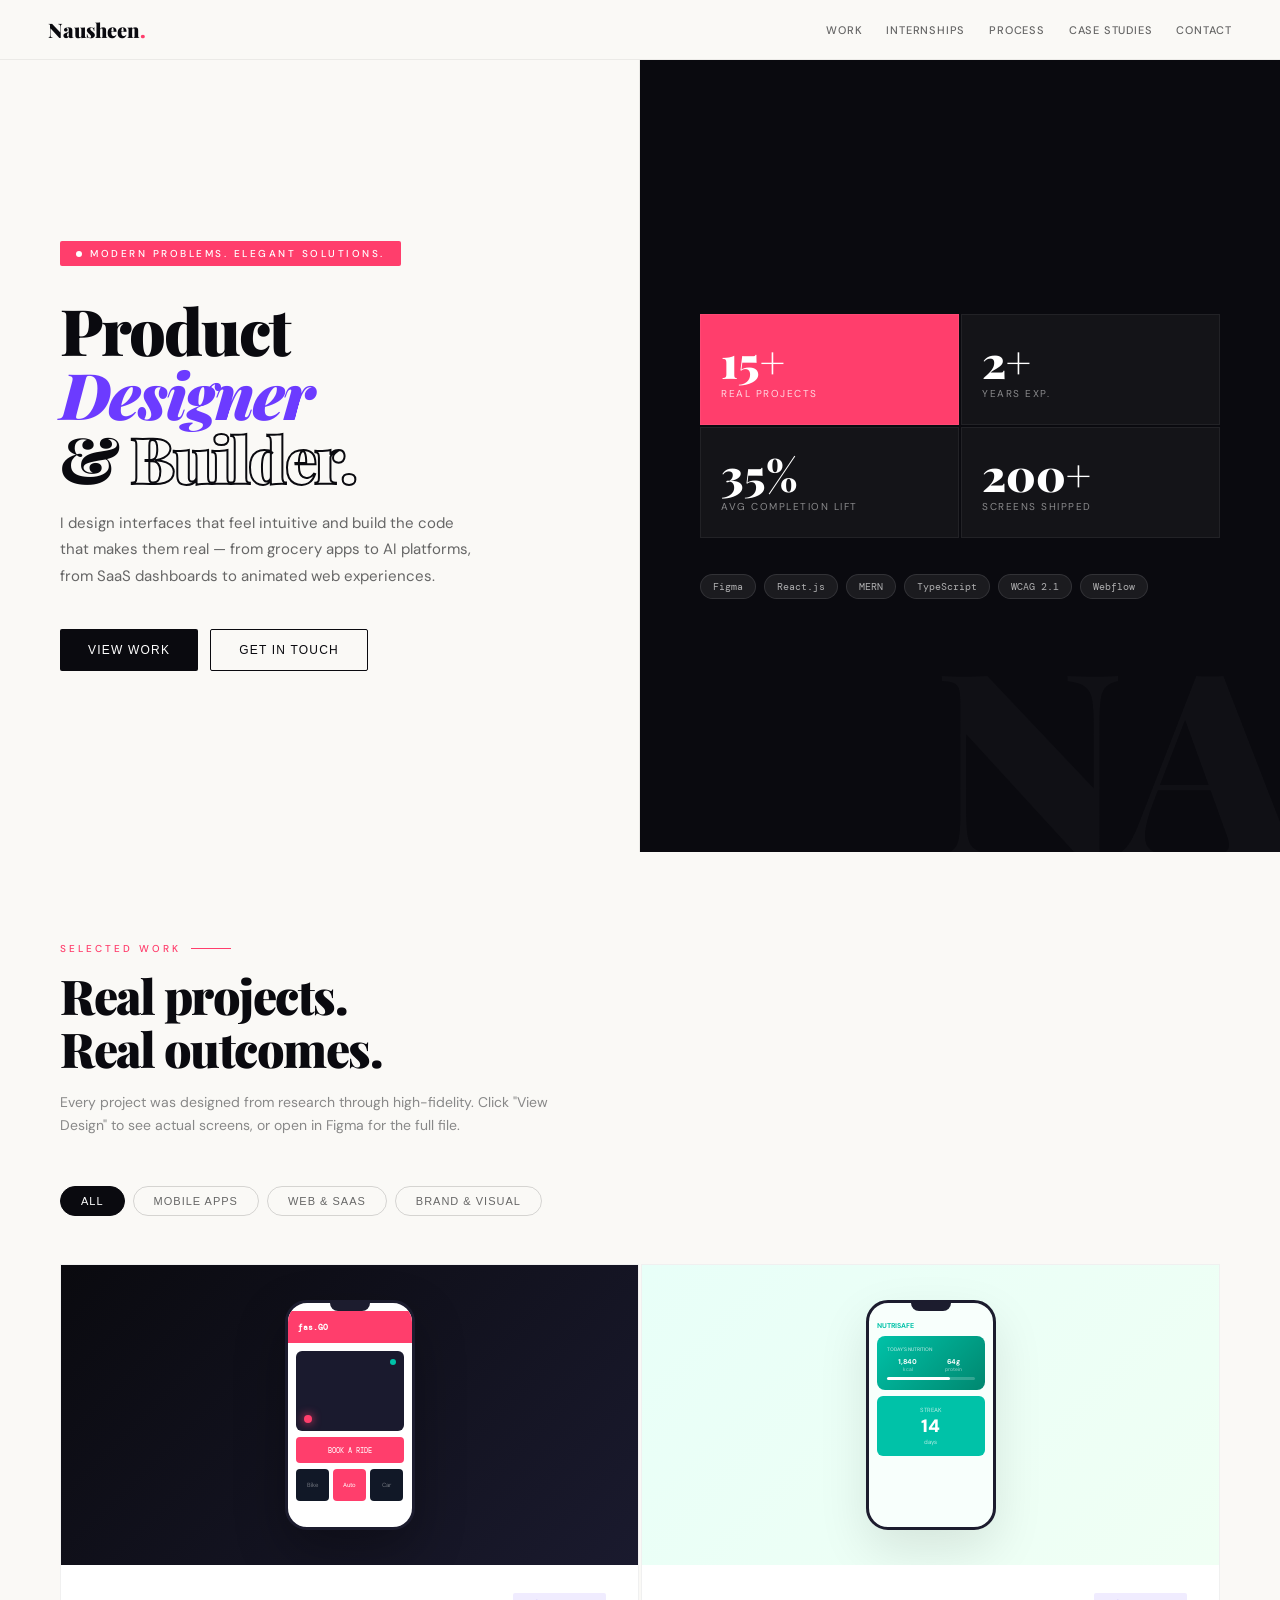
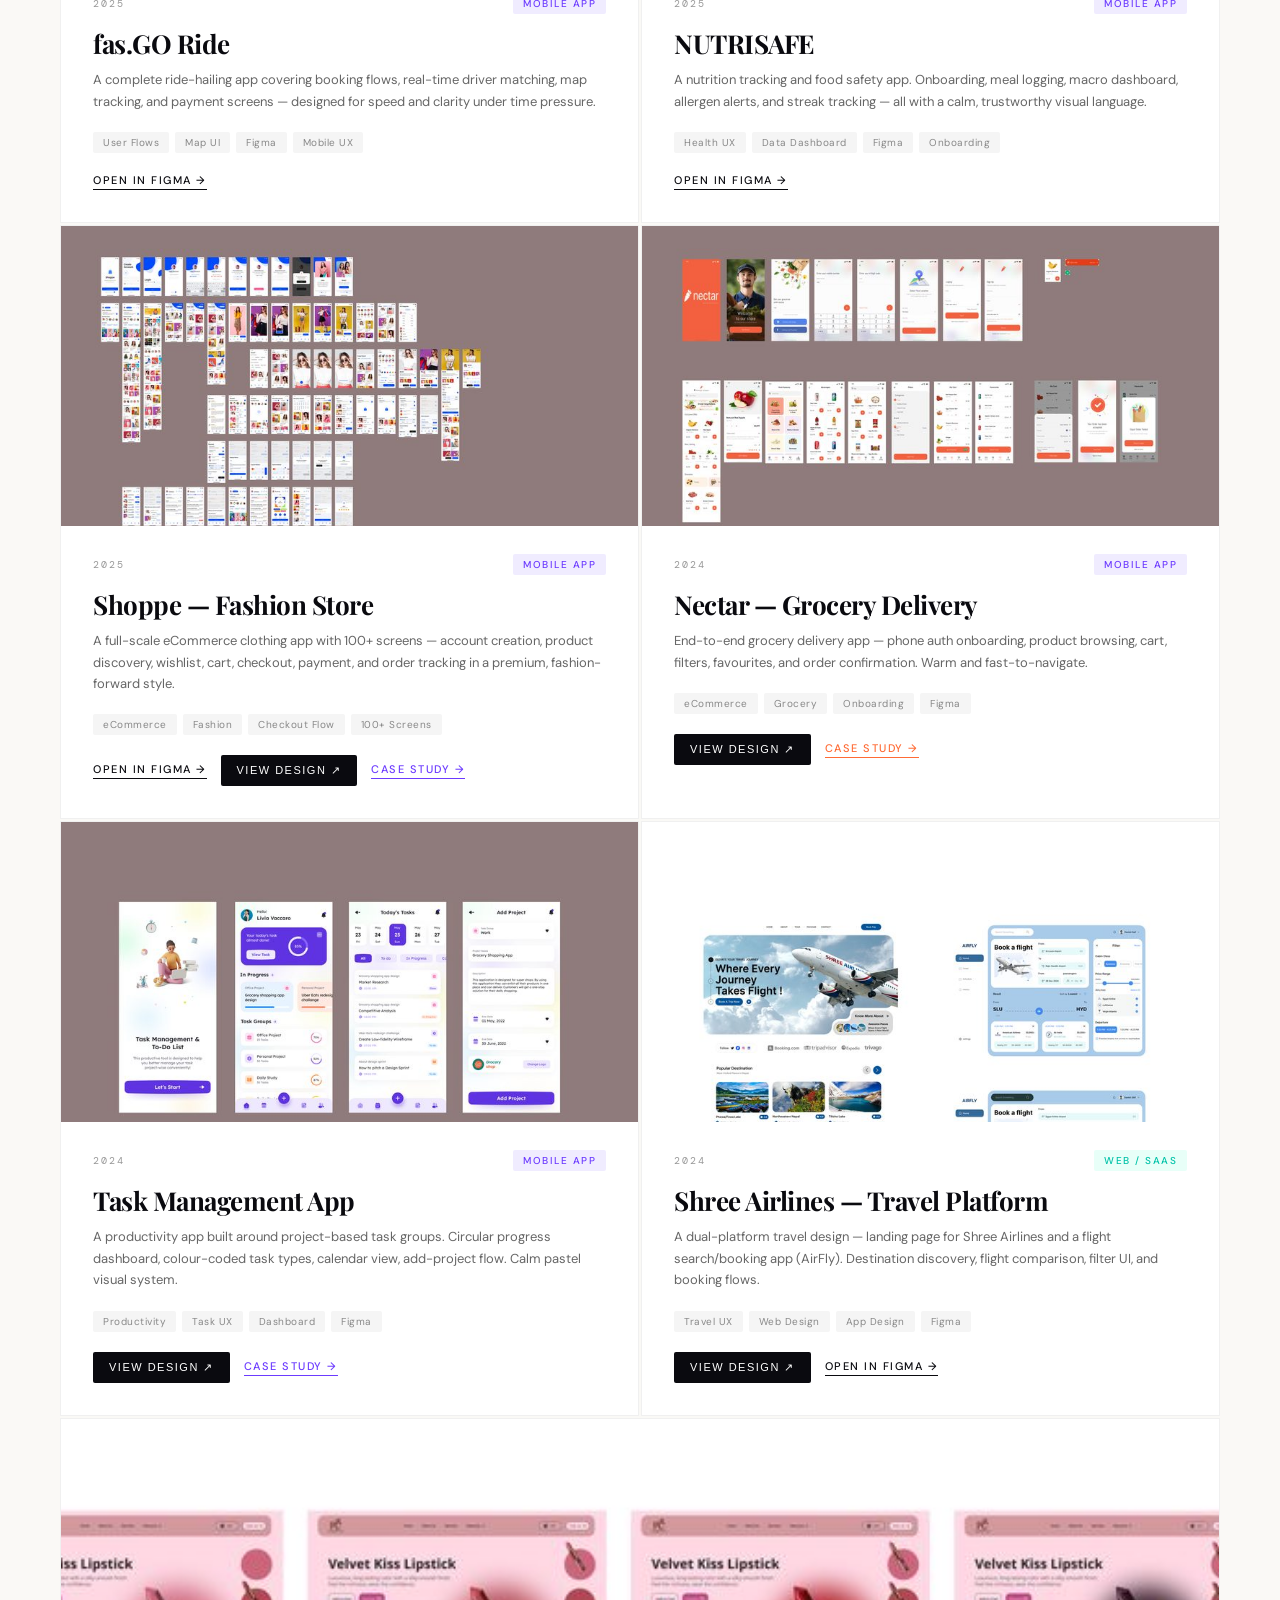
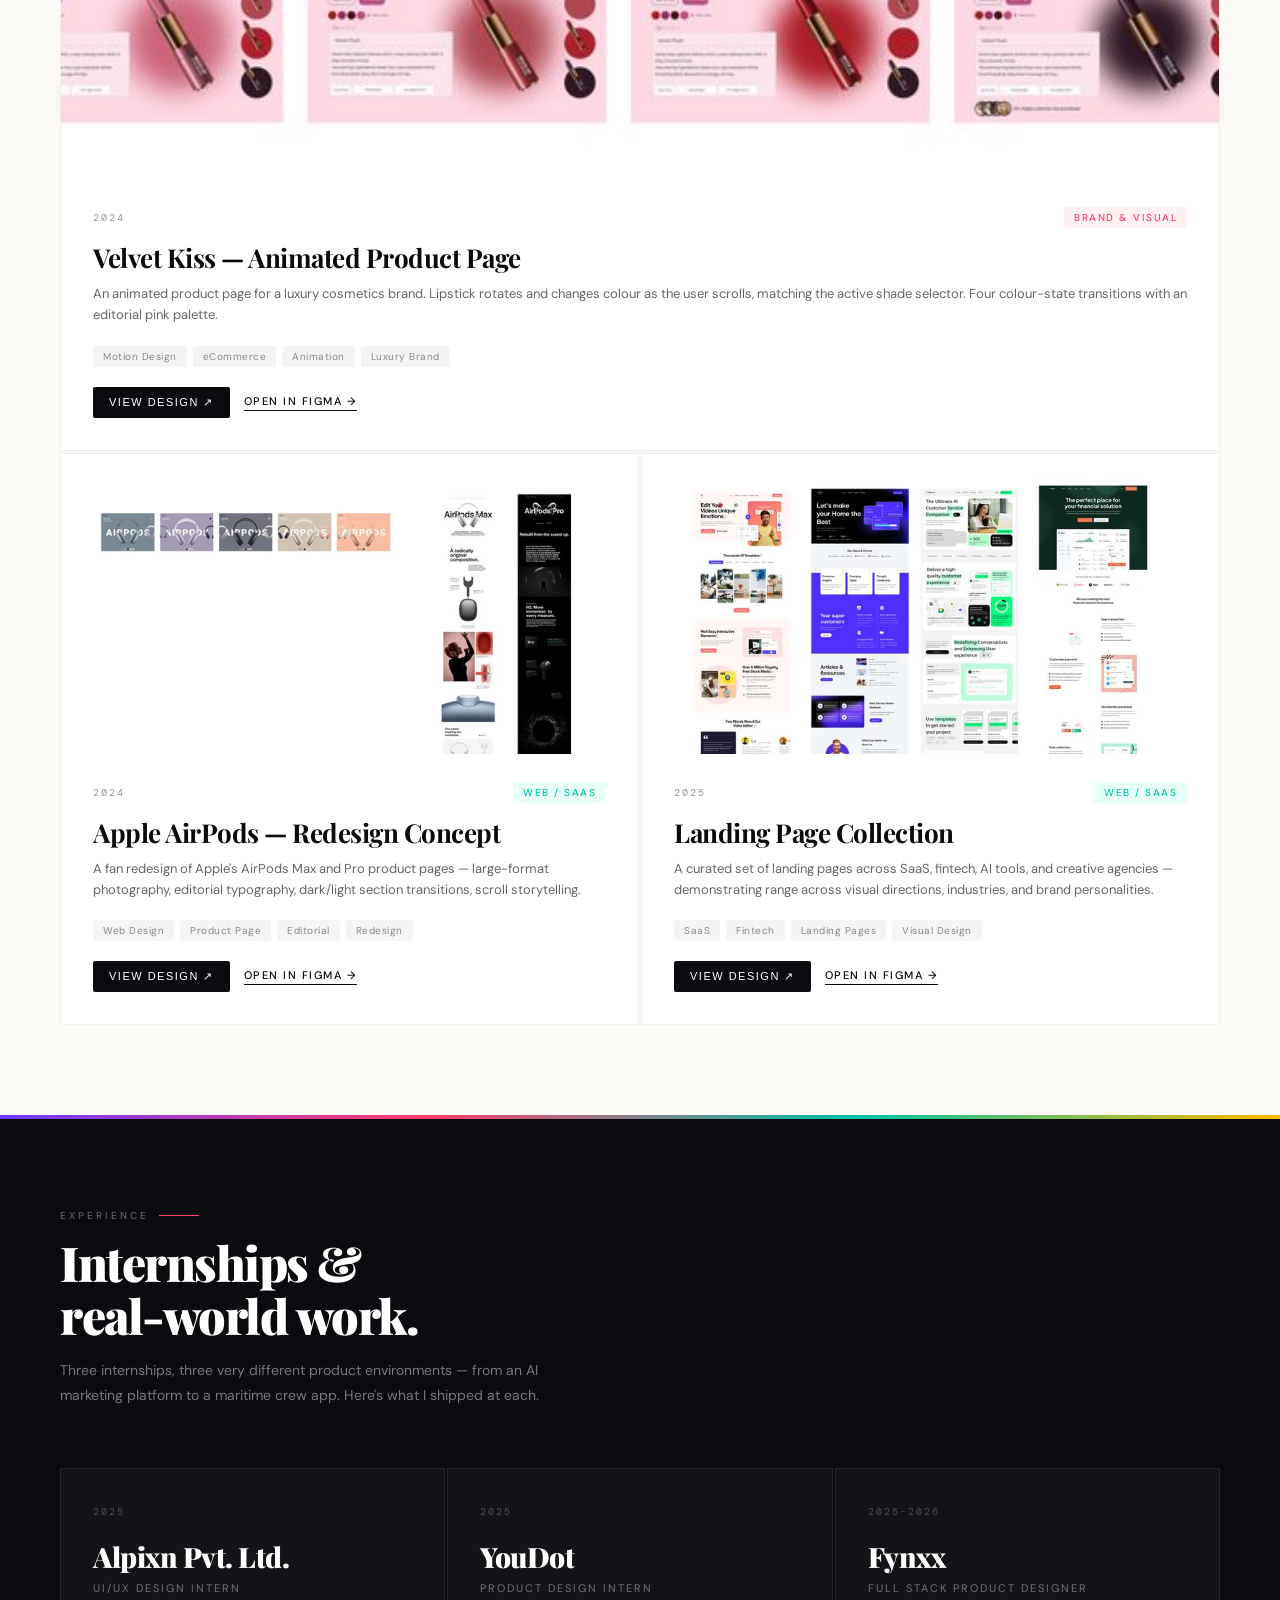
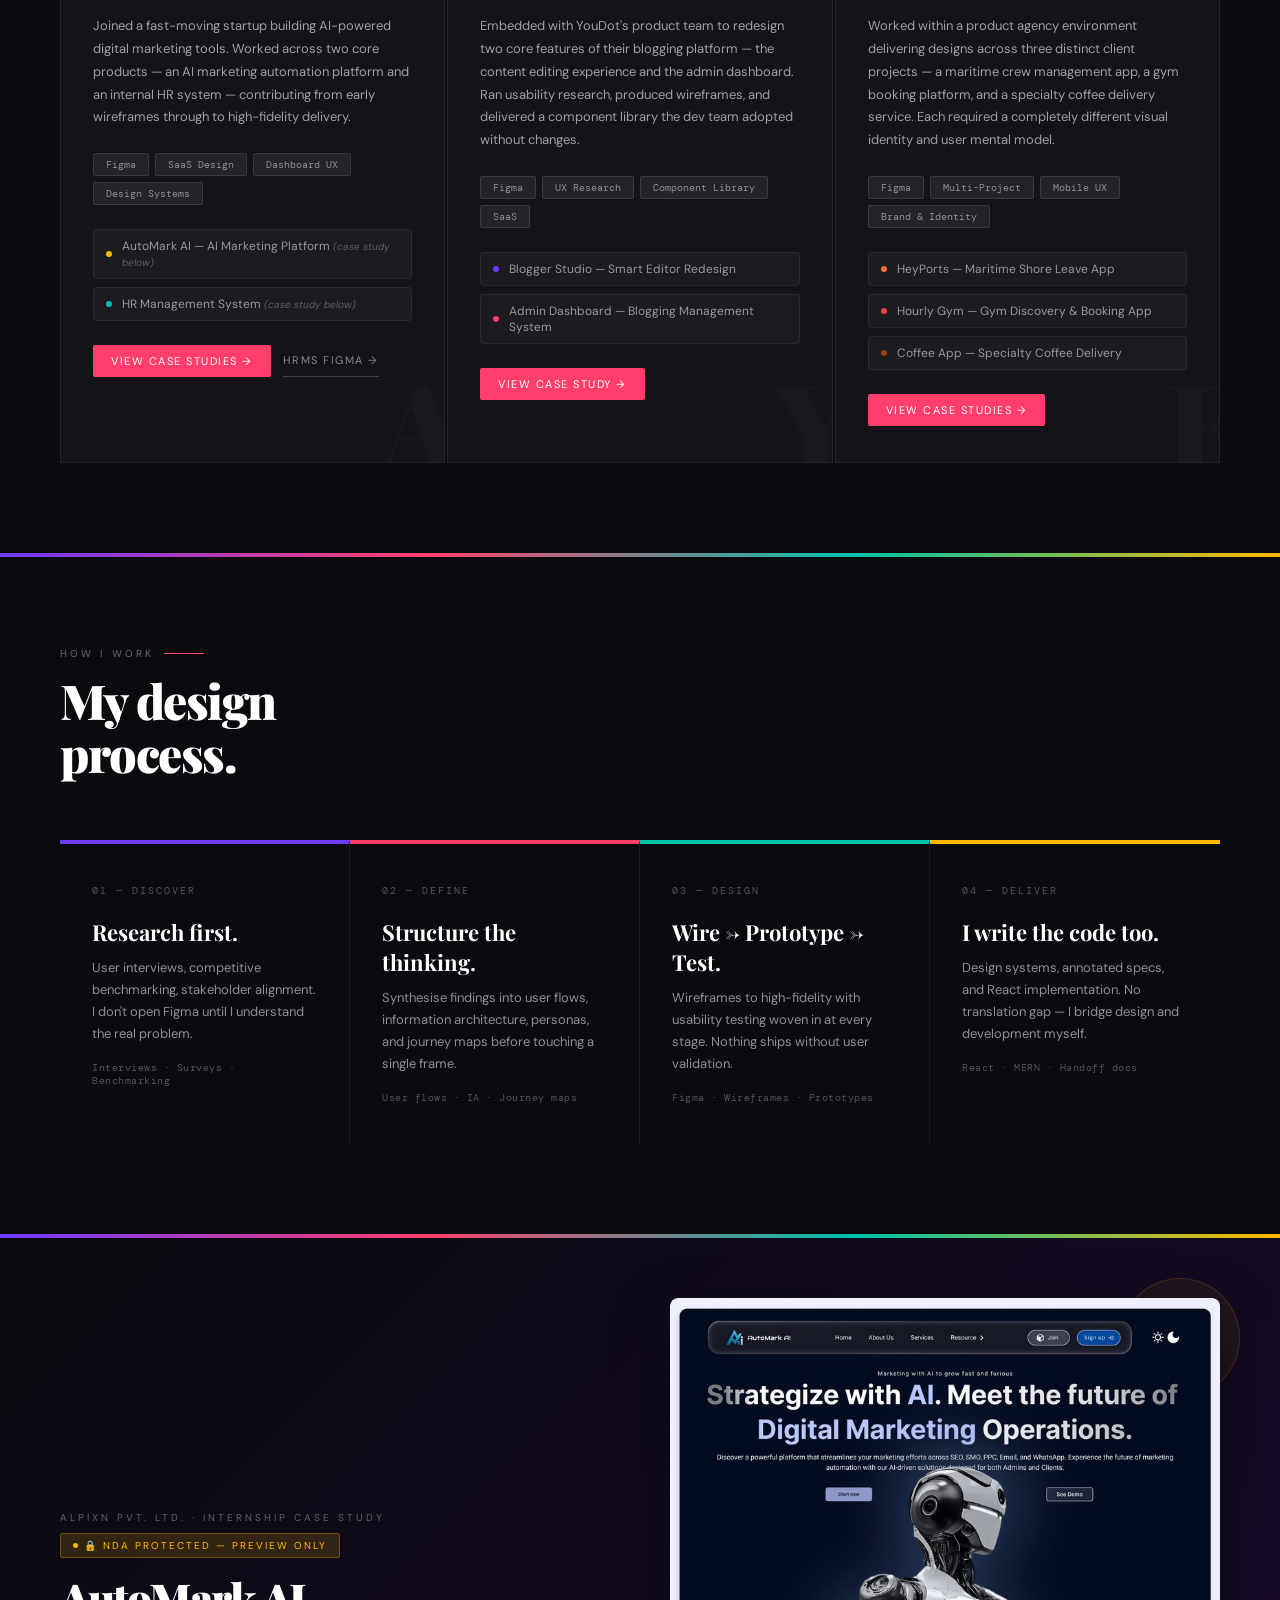
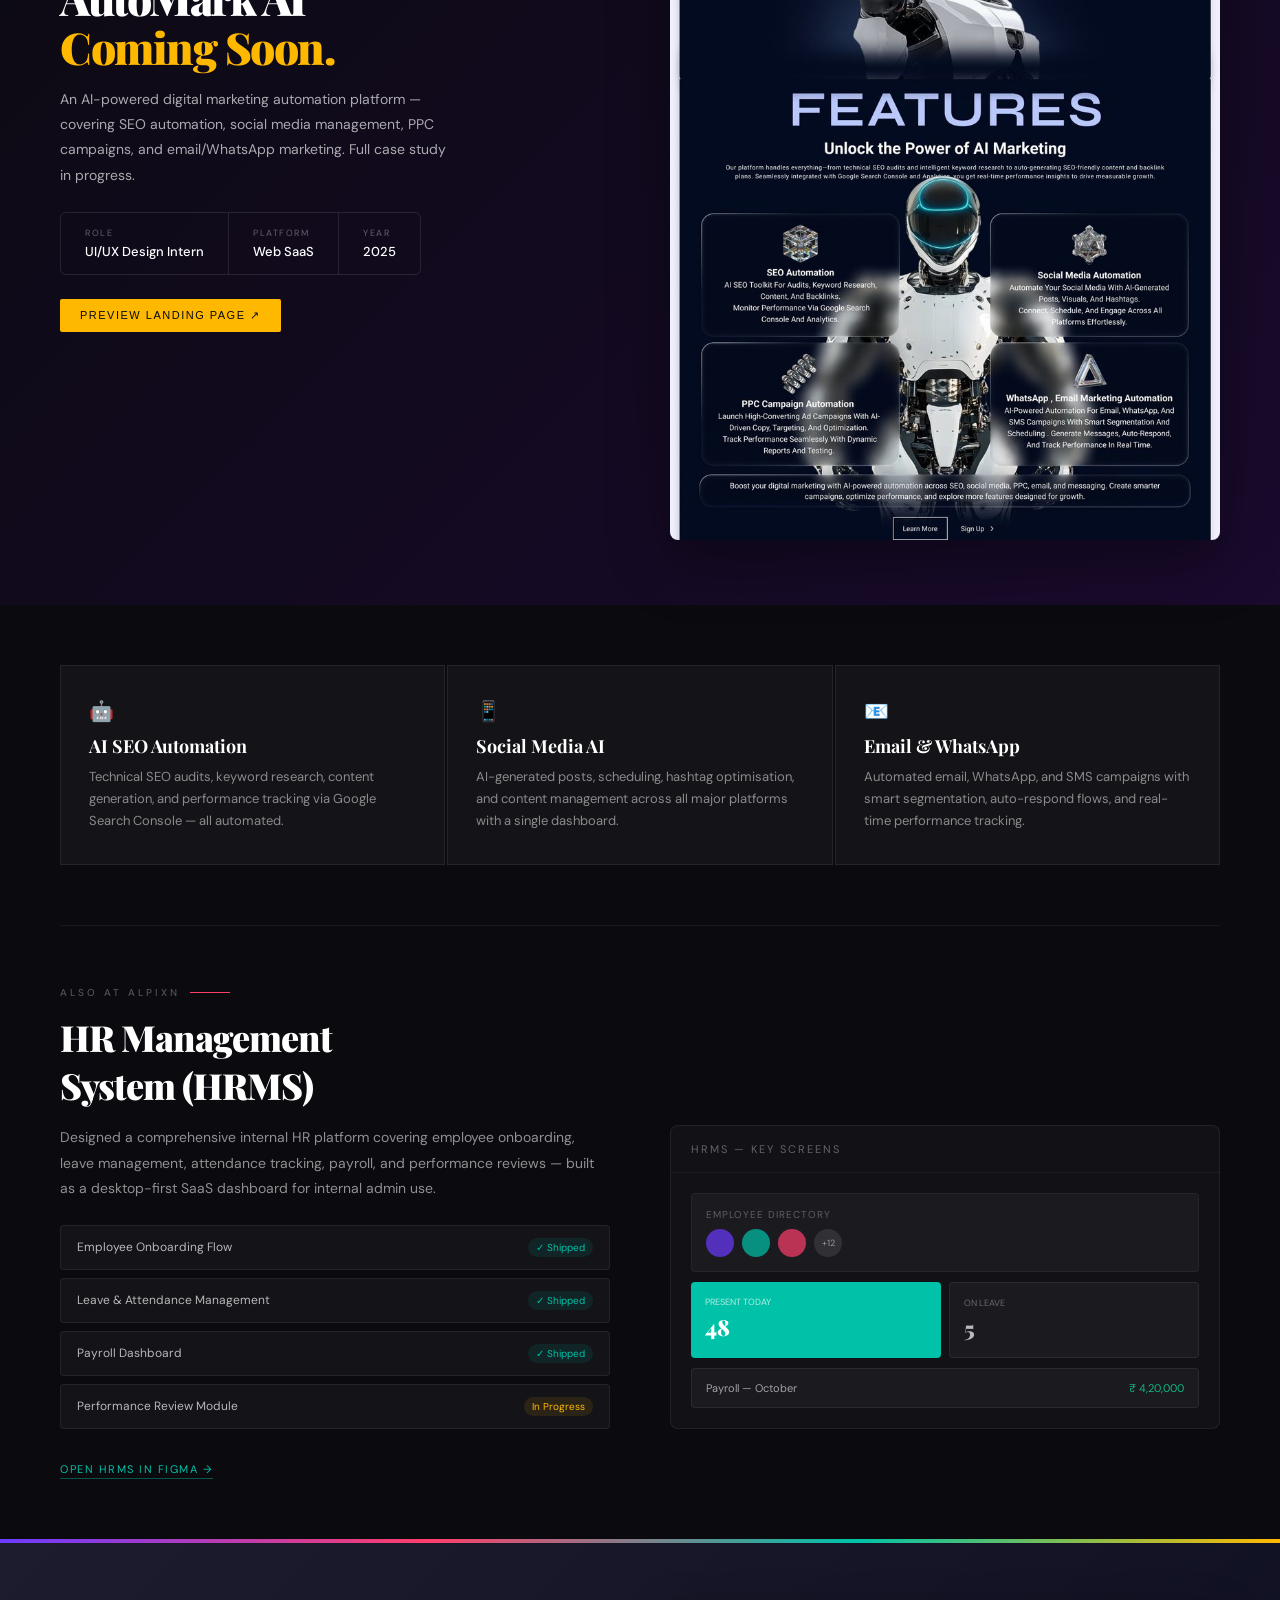
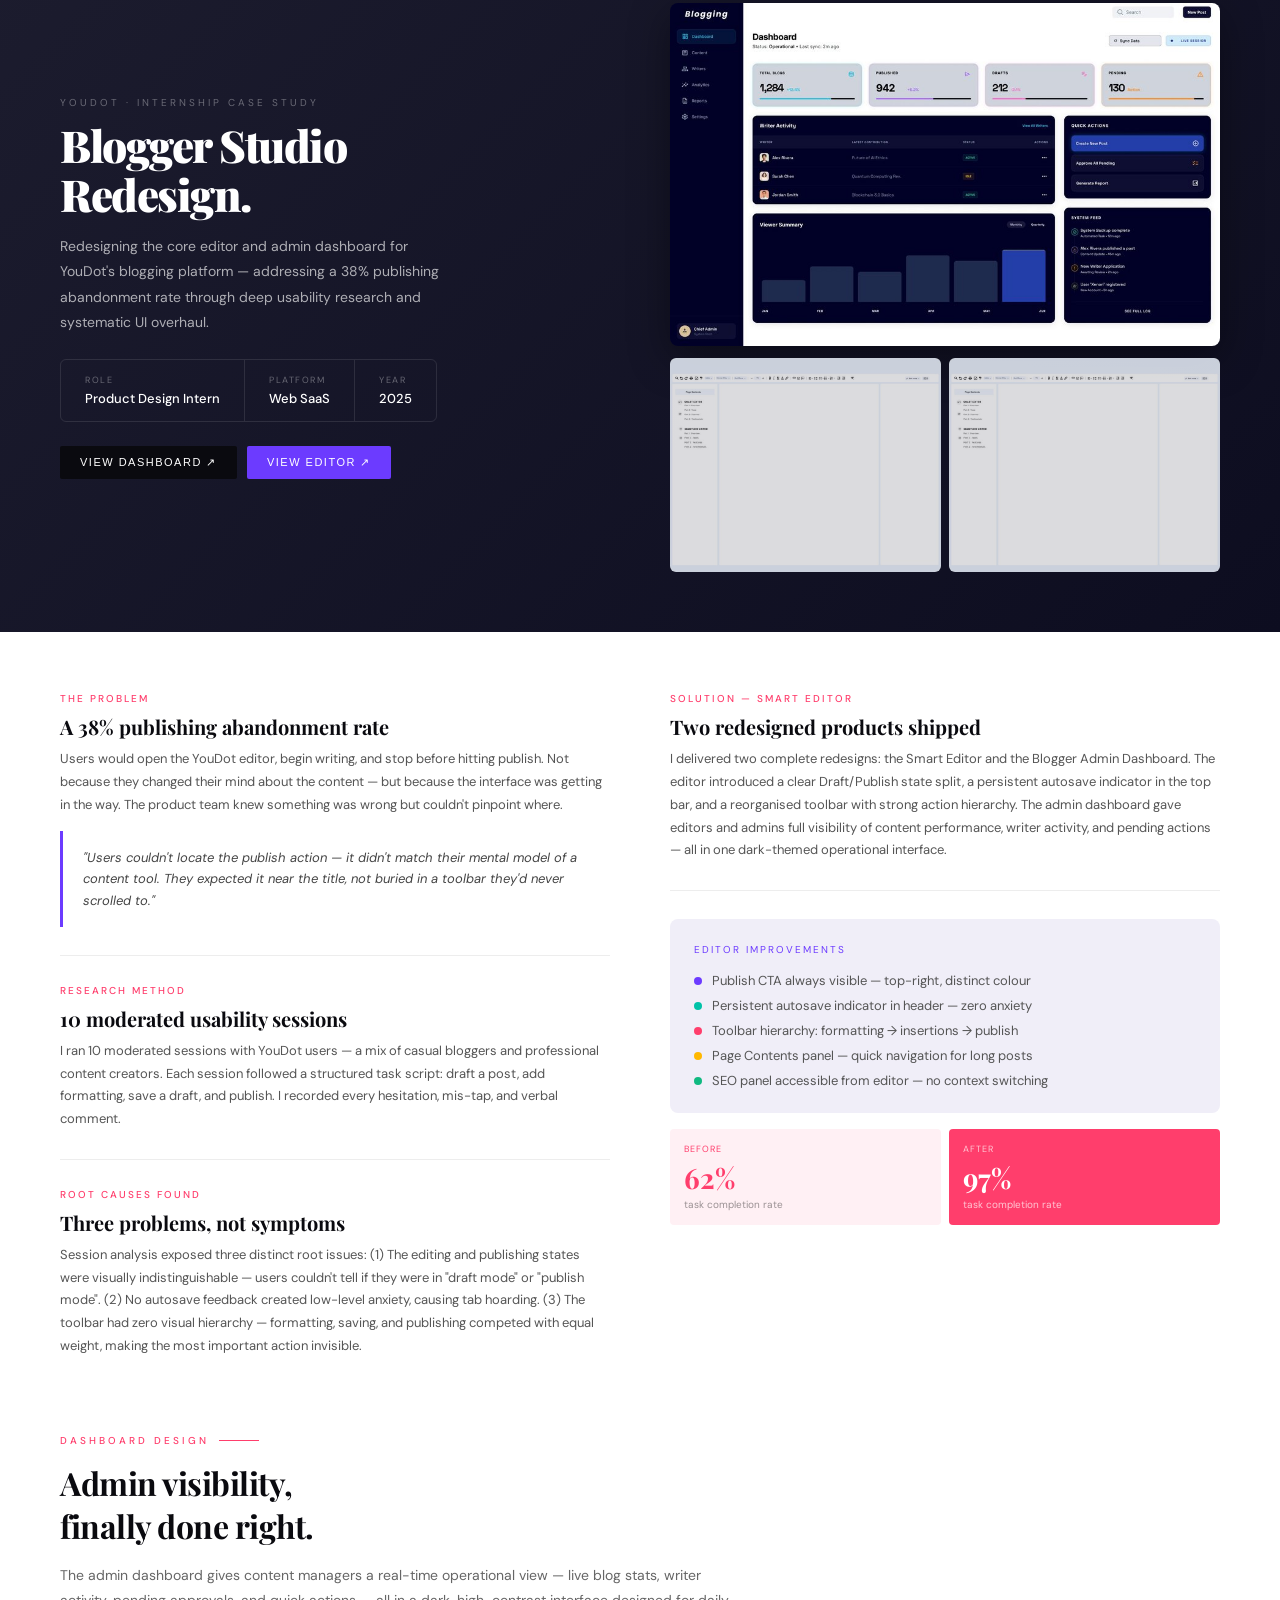
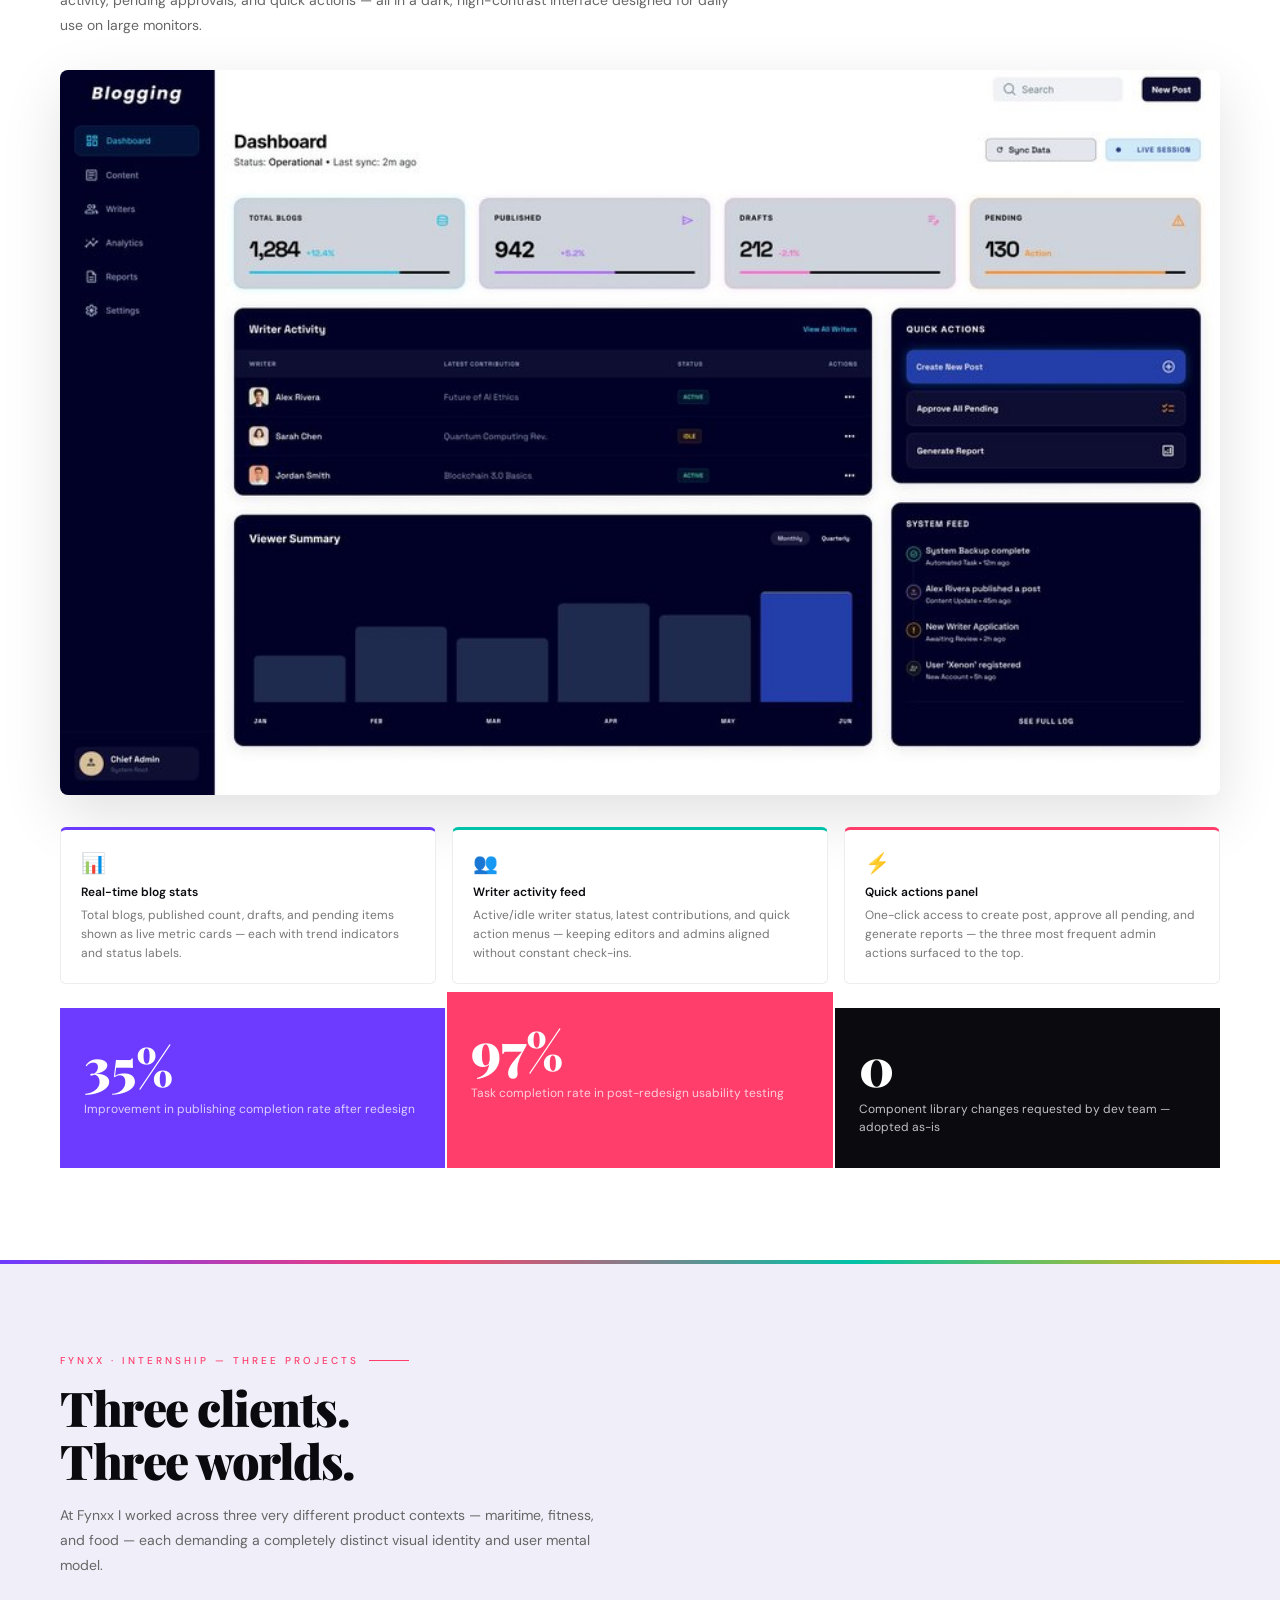
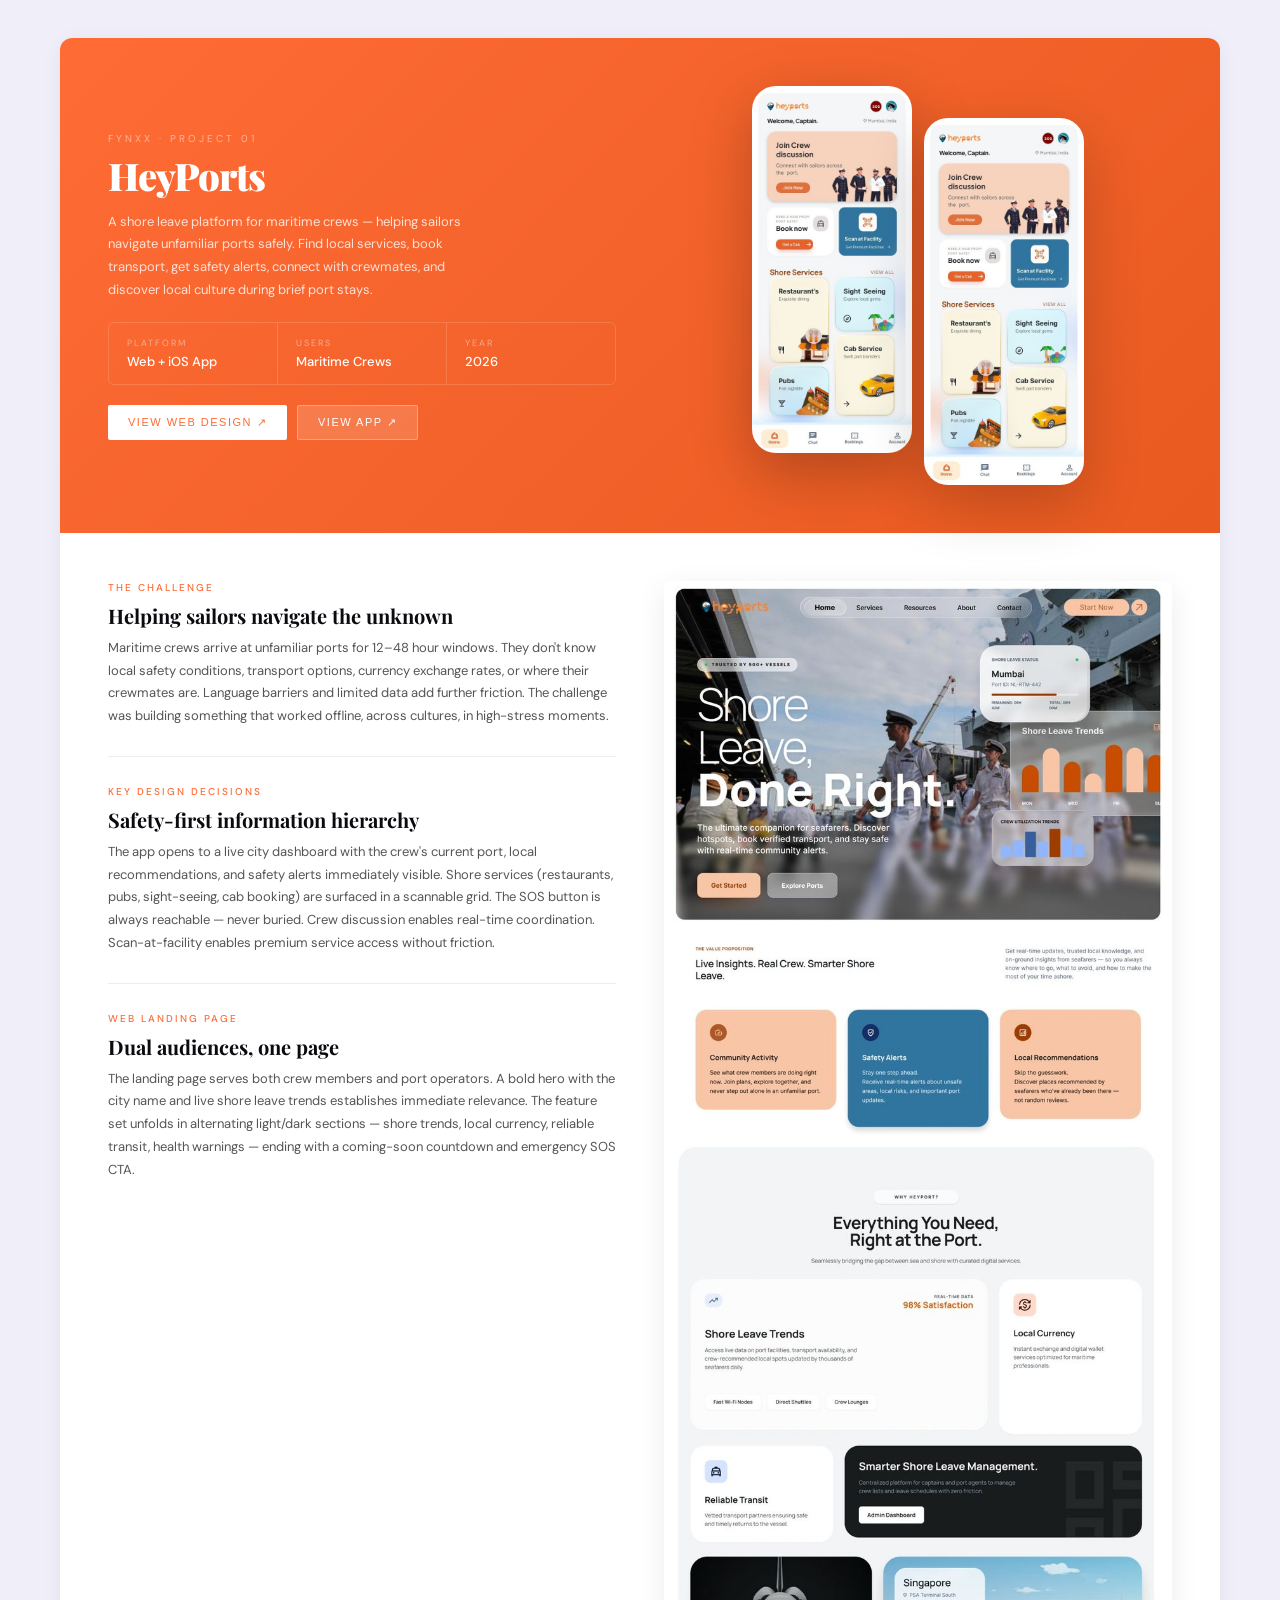
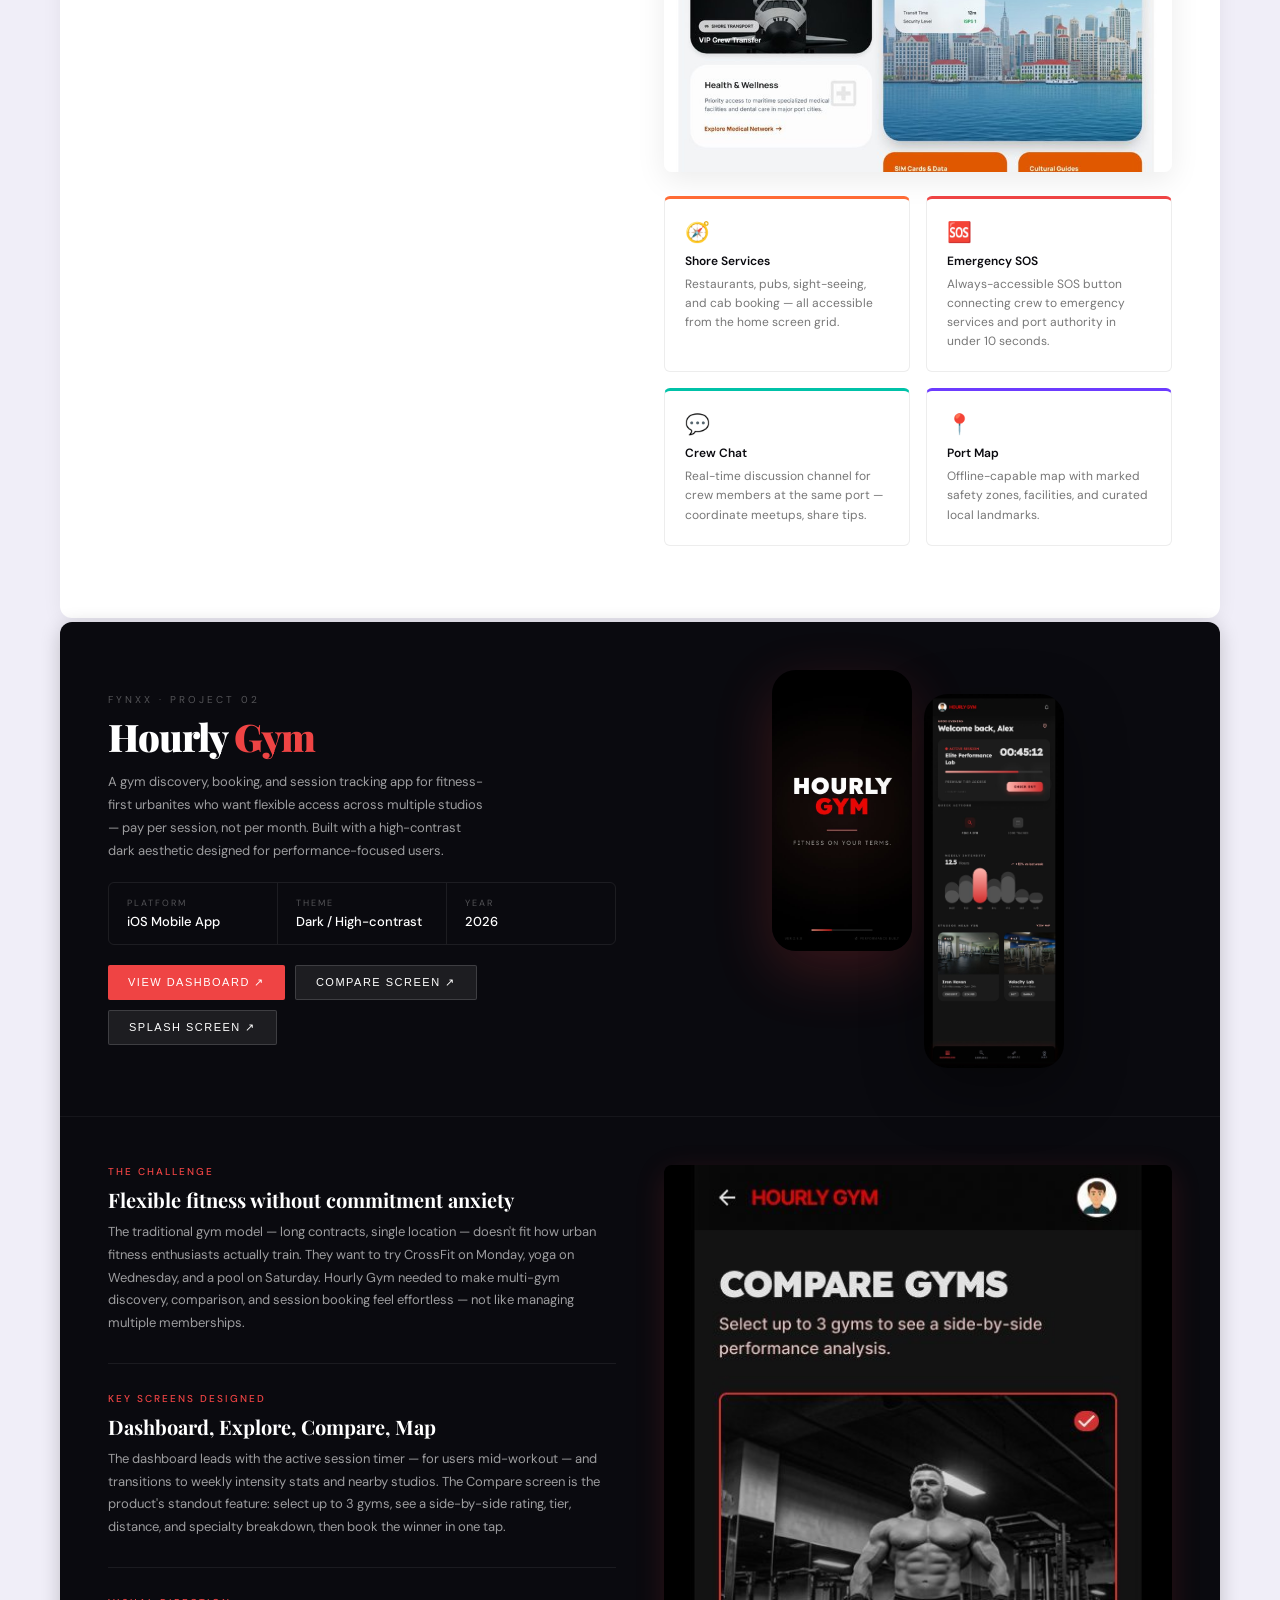
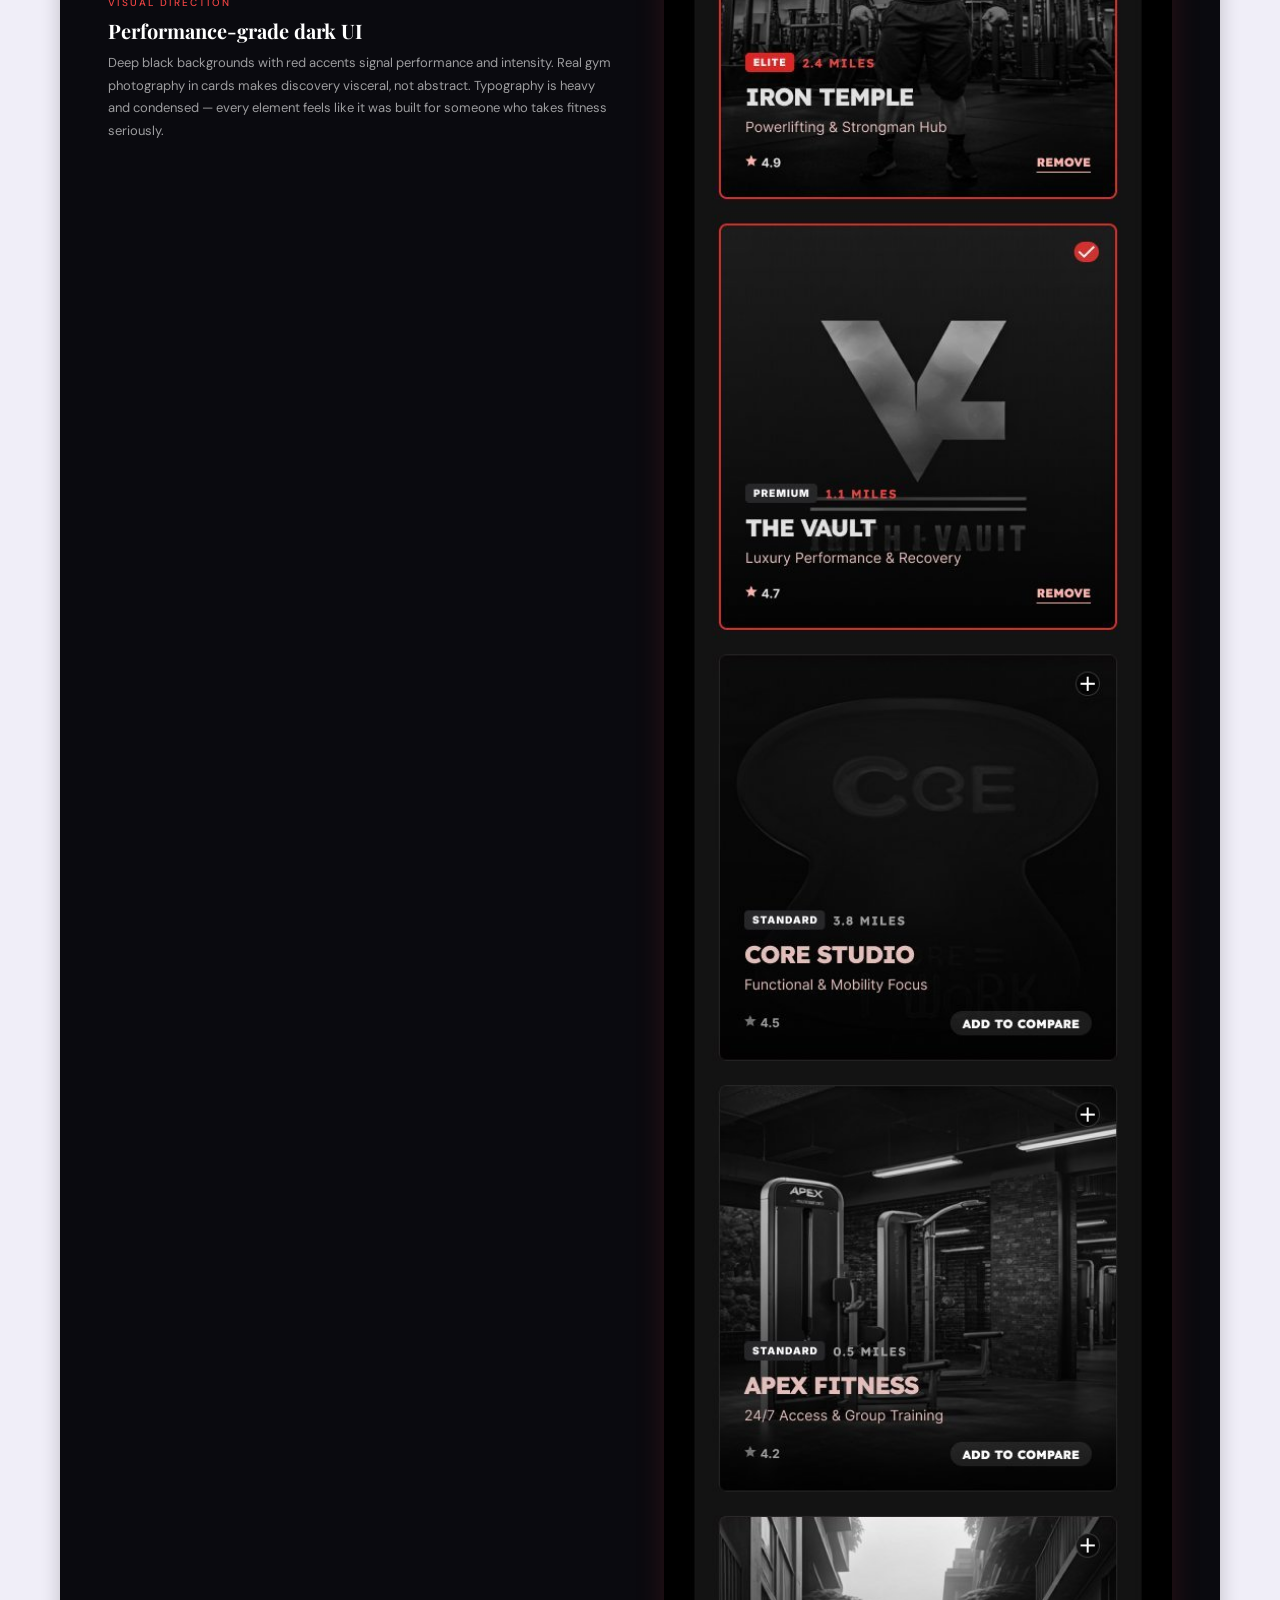
==== index.html @ 42c26aa4 "Tagline updates" ====
<!DOCTYPE html>
<html lang="en">
<head>
<meta charset="UTF-8">
<meta name="viewport" content="width=device-width, initial-scale=1.0">
<title>Nausheen Ara — Product Designer & Builder</title>
<link rel="stylesheet" href="Design.css">
<style>
  @import url('https://fonts.googleapis.com/css2?family=Playfair+Display:ital,wght@0,700;0,900;1,700&family=DM+Sans:wght@300;400;500&family=DM+Mono:wght@400;500&display=swap');
*{margin:0;padding:0;box-sizing:border-box;}
:root{
  --ink:#0A0A0F;
  --cream:#FAF9F6;
  --pink:#FF3E6C;
  --violet:#6C3BFF;
  --amber:#FFB800;
  --teal:#00C2A8;
  --soft:#F0EEF8;
  --orange:#FF6B35;
  --blue:#2563EB;
  --green:#10B981;
}
body{background:var(--cream);color:var(--ink);font-family:'DM Sans',sans-serif;overflow-x:hidden;}

/* NAV */
nav{position:sticky;top:0;z-index:100;background:rgba(250,249,246,0.96);backdrop-filter:blur(16px);border-bottom:1px solid rgba(0,0,0,0.06);padding:0 48px;display:flex;align-items:center;justify-content:space-between;height:60px;}
.nav-logo{font-family:'Playfair Display',serif;font-size:20px;font-weight:900;cursor:pointer;}
.nav-logo span{color:var(--pink);}
.nav-links{display:flex;gap:24px;flex-wrap:wrap;}
.nav-links a{font-size:11px;font-weight:500;color:#666;text-decoration:none;letter-spacing:0.8px;cursor:pointer;transition:color 0.2s;text-transform:uppercase;}
.nav-links a:hover{color:var(--pink);}

/* HERO */
.hero{display:grid;grid-template-columns:1fr 1fr;min-height:88vh;}
.hero-left{padding:80px 60px;display:flex;flex-direction:column;justify-content:center;border-right:1px solid rgba(0,0,0,0.06);}
.hero-badge{display:inline-flex;align-items:center;gap:8px;background:var(--pink);color:#fff;font-size:10px;font-weight:500;letter-spacing:2.5px;padding:6px 16px;border-radius:2px;margin-bottom:32px;width:fit-content;text-transform:uppercase;}
.hero-badge::before{content:'';width:6px;height:6px;border-radius:50%;background:#fff;animation:blink 2s infinite;}
@keyframes blink{0%,100%{opacity:1;}50%{opacity:0.3;}}
h1{font-family:'Playfair Display',serif;font-size:64px;font-weight:900;line-height:1.0;letter-spacing:-2px;margin-bottom:20px;}
h1 em{font-style:italic;color:var(--violet);}
h1 .outline{-webkit-text-stroke:2px var(--ink);color:transparent;}
.hero-sub{font-size:15px;color:#666;line-height:1.75;max-width:420px;margin-bottom:40px;}
.cta-row{display:flex;gap:12px;}
.btn{padding:13px 28px;font-size:12px;font-weight:500;letter-spacing:1.2px;cursor:pointer;border:none;border-radius:2px;transition:all 0.2s;text-transform:uppercase;display:inline-flex;align-items:center;gap:6px;}
.btn-dark{background:var(--ink);color:#fff;}
.btn-dark:hover{background:var(--pink);}
.btn-out{background:transparent;border:1.5px solid var(--ink);color:var(--ink);}
.btn-out:hover{background:var(--ink);color:#fff;}

.hero-right{background:var(--ink);padding:60px;display:flex;flex-direction:column;justify-content:center;position:relative;overflow:hidden;}
.hero-right::before{content:'NA';font-family:'Playfair Display',serif;font-size:260px;font-weight:900;color:rgba(255,255,255,0.025);position:absolute;right:-20px;bottom:-30px;line-height:1;pointer-events:none;}
.stat-grid{display:grid;grid-template-columns:1fr 1fr;gap:2px;margin-bottom:36px;}
.sc{background:rgba(255,255,255,0.04);padding:24px 20px;border:1px solid rgba(255,255,255,0.06);}
.sc:first-child{background:var(--pink);}
.sc-n{font-family:'Playfair Display',serif;font-size:44px;font-weight:900;color:#fff;line-height:1;}
.sc-l{font-size:10px;color:rgba(255,255,255,0.5);letter-spacing:1.5px;margin-top:4px;text-transform:uppercase;}
.sc:first-child .sc-l{color:rgba(255,255,255,0.8);}
.pills{display:flex;flex-wrap:wrap;gap:8px;}
.pill{background:rgba(255,255,255,0.07);border:1px solid rgba(255,255,255,0.1);color:rgba(255,255,255,0.65);font-size:10px;padding:5px 12px;border-radius:20px;font-family:'DM Mono',monospace;}

/* SECTIONS */
.sec{padding:90px 60px;}
.sec-tag{font-size:10px;font-weight:500;letter-spacing:3px;color:var(--pink);margin-bottom:14px;display:flex;align-items:center;gap:10px;text-transform:uppercase;}
.sec-tag::after{content:'';width:40px;height:1px;background:var(--pink);}
.sec-h{font-family:'Playfair Display',serif;font-size:48px;font-weight:900;letter-spacing:-1.5px;line-height:1.1;margin-bottom:16px;}

/* FILTER */
.filter-row{display:flex;gap:8px;margin-bottom:48px;flex-wrap:wrap;}
.filter-btn{padding:8px 20px;font-size:11px;font-weight:500;letter-spacing:1px;cursor:pointer;border:1px solid rgba(0,0,0,0.15);background:transparent;border-radius:20px;color:#666;transition:all 0.2s;text-transform:uppercase;}
.filter-btn.active,.filter-btn:hover{background:var(--ink);color:#fff;border-color:var(--ink);}

/* PROJECT CARDS */
.projects-grid{display:grid;grid-template-columns:1fr 1fr;gap:2px;}
.pcard{background:#fff;border:0.5px solid rgba(0,0,0,0.06);overflow:hidden;transition:transform 0.3s cubic-bezier(0.16,1,0.3,1);}
.pcard:hover{transform:translateY(-4px);box-shadow:0 20px 60px rgba(0,0,0,0.1);}
.pcard.wide{grid-column:span 2;}
.pcard-visual{height:300px;position:relative;overflow:hidden;display:flex;align-items:center;justify-content:center;}
.pcard.wide .pcard-visual{height:360px;}
.pcard-visual img{width:100%;height:100%;object-fit:cover;object-position:top center;}
.pcard-info{padding:28px 32px 32px;}
.pcard-meta{display:flex;justify-content:space-between;align-items:center;margin-bottom:12px;}
.pcard-num{font-family:'DM Mono',monospace;font-size:10px;color:#999;letter-spacing:2px;}
.pcard-type{font-size:10px;font-weight:500;letter-spacing:1.5px;padding:4px 10px;border-radius:2px;text-transform:uppercase;}
.type-mobile{background:#F0ECFF;color:var(--violet);}
.type-web{background:#E8FFF8;color:var(--teal);}
.type-brand{background:#FFF0F4;color:var(--pink);}
.type-saas{background:#FFF8E6;color:#CC8800;}
.pcard-title{font-family:'Playfair Display',serif;font-size:26px;font-weight:700;letter-spacing:-0.5px;margin-bottom:8px;}
.pcard-desc{font-size:13px;color:#666;line-height:1.65;margin-bottom:20px;}
.pcard-tags{display:flex;flex-wrap:wrap;gap:6px;margin-bottom:20px;}
.ptag{font-size:10px;color:#888;background:#F5F5F5;padding:4px 10px;border-radius:2px;letter-spacing:0.5px;}
.pcard-links-row{display:flex;gap:14px;flex-wrap:wrap;align-items:center;}
.pcard-link{display:inline-flex;align-items:center;gap:6px;font-size:11px;font-weight:500;letter-spacing:1.5px;color:var(--ink);text-decoration:none;border-bottom:1.5px solid var(--ink);padding-bottom:2px;transition:all 0.2s;text-transform:uppercase;cursor:pointer;background:none;border-left:none;border-right:none;border-top:none;}
.pcard-link:hover{color:var(--pink);border-bottom-color:var(--pink);}
.pcard-link.view-btn{background:var(--ink);color:#fff;border:none;padding:9px 16px;border-radius:2px;}
.pcard-link.view-btn:hover{background:var(--pink);}

/* INTERNSHIP SECTION */
.internship-sec{padding:90px 60px;background:var(--ink);}
.intern-grid{display:grid;grid-template-columns:1fr 1fr 1fr;gap:2px;margin-top:60px;}
.intern-card{background:rgba(255,255,255,0.04);border:1px solid rgba(255,255,255,0.07);padding:36px 32px;position:relative;overflow:hidden;transition:background 0.3s;}
.intern-card:hover{background:rgba(255,255,255,0.07);}
.intern-card.wide{grid-column:span 2;}
.intern-num{font-family:'DM Mono',monospace;font-size:10px;color:rgba(255,255,255,0.25);letter-spacing:2px;margin-bottom:20px;}
.intern-company{font-family:'Playfair Display',serif;font-size:28px;font-weight:900;color:#fff;letter-spacing:-0.5px;margin-bottom:6px;}
.intern-role{font-size:11px;color:rgba(255,255,255,0.4);letter-spacing:2px;text-transform:uppercase;margin-bottom:20px;}
.intern-desc{font-size:13px;color:rgba(255,255,255,0.6);line-height:1.75;margin-bottom:24px;}
.intern-tags{display:flex;flex-wrap:wrap;gap:6px;margin-bottom:24px;}
.intern-tag{font-size:10px;color:rgba(255,255,255,0.5);background:rgba(255,255,255,0.07);border:1px solid rgba(255,255,255,0.1);padding:4px 12px;border-radius:2px;font-family:'DM Mono',monospace;}
.intern-projects{display:flex;flex-direction:column;gap:8px;margin-bottom:24px;}
.intern-proj{display:flex;align-items:center;gap:10px;font-size:12px;color:rgba(255,255,255,0.55);padding:8px 12px;background:rgba(255,255,255,0.04);border-radius:4px;border:1px solid rgba(255,255,255,0.06);}
.intern-proj-dot{width:6px;height:6px;border-radius:50%;flex-shrink:0;}
.intern-links{display:flex;gap:12px;flex-wrap:wrap;}
.intern-link{display:inline-flex;align-items:center;gap:6px;font-size:11px;letter-spacing:1.5px;color:rgba(255,255,255,0.5);text-decoration:none;border-bottom:1px solid rgba(255,255,255,0.2);padding-bottom:2px;transition:all 0.2s;text-transform:uppercase;cursor:pointer;background:none;border-left:none;border-right:none;border-top:none;}
.intern-link:hover{color:#fff;border-bottom-color:rgba(255,255,255,0.6);}
.intern-link.primary{background:var(--pink);color:#fff;border:none;padding:9px 18px;border-radius:2px;}
.intern-link.primary:hover{background:#ff1a52;}
.coming-soon-badge{display:inline-flex;align-items:center;gap:6px;background:rgba(255,184,0,0.15);border:1px solid rgba(255,184,0,0.3);color:var(--amber);font-size:10px;letter-spacing:2px;padding:5px 12px;border-radius:2px;text-transform:uppercase;margin-bottom:16px;}
.coming-soon-badge::before{content:'';width:5px;height:5px;border-radius:50%;background:var(--amber);animation:blink 1.5s infinite;}
.intern-accent{position:absolute;right:-20px;bottom:-20px;font-family:'Playfair Display',serif;font-size:120px;font-weight:900;color:rgba(255,255,255,0.02);pointer-events:none;line-height:1;}

/* PROCESS */
.process-sec{background:var(--ink);padding:0;}
.process-inner{padding:90px 60px;}
.process-steps{display:grid;grid-template-columns:repeat(4,1fr);gap:0;margin-top:60px;}
.pstep{padding:40px 32px;border-right:1px solid rgba(255,255,255,0.06);}
.pstep:last-child{border-right:none;}
.pstep:nth-child(1){border-top:4px solid var(--violet);}
.pstep:nth-child(2){border-top:4px solid var(--pink);}
.pstep:nth-child(3){border-top:4px solid var(--teal);}
.pstep:nth-child(4){border-top:4px solid var(--amber);}
.pstep-n{font-family:'DM Mono',monospace;font-size:10px;color:rgba(255,255,255,0.3);letter-spacing:2px;margin-bottom:20px;}
.pstep-t{font-family:'Playfair Display',serif;font-size:22px;font-weight:700;color:#fff;margin-bottom:10px;}
.pstep-d{font-size:13px;color:rgba(255,255,255,0.55);line-height:1.7;}
.pstep-tools{margin-top:16px;font-size:10px;font-family:'DM Mono',monospace;color:rgba(255,255,255,0.3);letter-spacing:0.5px;}

/* CASE STUDY SHARED */
.cs-phase{margin-bottom:28px;padding-bottom:28px;border-bottom:1px solid rgba(0,0,0,0.07);}
.cs-phase:last-child{border-bottom:none;padding-bottom:0;}
.cs-phase-tag{font-size:10px;letter-spacing:2px;font-weight:500;color:var(--pink);margin-bottom:8px;text-transform:uppercase;}
.cs-phase-t{font-family:'Playfair Display',serif;font-size:20px;font-weight:700;margin-bottom:8px;}
.cs-phase-d{font-size:13px;color:#555;line-height:1.75;}
.callout{background:#fff;border-left:3px solid var(--violet);padding:16px 20px;margin-top:14px;border-radius:0 6px 6px 0;}
.callout p{font-size:13px;color:#444;line-height:1.65;font-style:italic;}
.cs-meta-row{display:flex;gap:0;border:1px solid rgba(0,0,0,0.08);border-radius:6px;overflow:hidden;margin:20px 0;}
.cs-meta-item{flex:1;padding:14px 18px;border-right:1px solid rgba(0,0,0,0.08);}
.cs-meta-item:last-child{border-right:none;}
.cs-meta-label{font-size:9px;letter-spacing:2px;color:#999;text-transform:uppercase;margin-bottom:4px;}
.cs-meta-value{font-size:13px;font-weight:500;color:var(--ink);}

/* metrics */
.metrics-row{display:grid;grid-template-columns:repeat(3,1fr);gap:2px;margin:32px 0;}
.metric-card{padding:32px 24px;}
.metric-n{font-family:'Playfair Display',serif;font-size:52px;font-weight:900;line-height:1;}
.metric-d{font-size:12px;opacity:0.75;margin-top:8px;line-height:1.5;}

/* insight grid */
.insight-grid{display:grid;grid-template-columns:repeat(3,1fr);gap:16px;margin:24px 0;}
.insight-card{padding:20px;border-radius:6px;background:#fff;border:1px solid rgba(0,0,0,0.07);}
.insight-icon{font-size:20px;margin-bottom:8px;}
.insight-title{font-size:12px;font-weight:600;margin-bottom:6px;}
.insight-desc{font-size:12px;color:#777;line-height:1.6;}

/* flow */
.flow-row{display:flex;align-items:center;flex-wrap:wrap;gap:4px;margin:16px 0;}
.flow-node{padding:8px 14px;border-radius:4px;font-size:11px;font-weight:500;white-space:nowrap;}
.flow-arrow{font-size:14px;color:#CCC;margin:0 2px;}
.flow-start{background:var(--ink);color:#fff;}
.flow-step{background:#fff;border:1px solid rgba(0,0,0,0.1);color:#444;}
.flow-decision{background:var(--violet);color:#fff;border-radius:20px;}
.flow-end{background:var(--pink);color:#fff;}
.flow-teal{background:var(--teal);color:#fff;}
.flow-orange{background:var(--orange);color:#fff;}
.flow-amber{background:var(--amber);color:#fff;}

/* wf */
.wf-frame{border:1.5px dashed #DDD;border-radius:6px;padding:14px;margin-bottom:12px;}
.wf-frame-title{font-size:9px;color:#BBB;letter-spacing:1.5px;margin-bottom:10px;text-transform:uppercase;}
.wf-r{display:flex;gap:6px;margin-bottom:7px;}
.wf-e{background:#F0F0F0;border-radius:3px;}
.wf-before-after{display:grid;grid-template-columns:1fr 1fr;gap:8px;margin-top:16px;}
.ba-card{border-radius:4px;padding:14px;}
.ba-card.before{background:#FFF0F4;}
.ba-card.after{background:var(--pink);}
.ba-n{font-family:'Playfair Display',serif;font-size:28px;font-weight:700;}
.ba-card.before .ba-n{color:var(--pink);}
.ba-card.after .ba-n{color:#fff;}
.ba-l{font-size:10px;color:rgba(0,0,0,0.4);margin-top:2px;}
.ba-card.after .ba-l{color:rgba(255,255,255,0.7);}

/* DESIGN MODAL */
.design-modal{display:none;position:fixed;inset:0;z-index:1000;background:rgba(0,0,0,0.92);overflow-y:auto;}
.design-modal.open{display:flex;flex-direction:column;align-items:center;padding:60px 20px 80px;}
.design-modal-close{position:fixed;top:24px;right:32px;background:rgba(255,255,255,0.1);border:1px solid rgba(255,255,255,0.15);color:#fff;width:44px;height:44px;border-radius:50%;font-size:20px;cursor:pointer;display:flex;align-items:center;justify-content:center;transition:all 0.2s;z-index:1001;}
.design-modal-close:hover{background:var(--pink);}
.design-modal-title{color:rgba(255,255,255,0.4);font-size:10px;letter-spacing:3px;text-transform:uppercase;margin-bottom:24px;text-align:center;}
.design-modal img{max-width:1100px;width:100%;border-radius:8px;box-shadow:0 40px 120px rgba(0,0,0,0.5);}

.strip-divider{height:4px;background:linear-gradient(to right,var(--violet),var(--pink),var(--teal),var(--amber));}
.strip-divider-sm{height:2px;background:linear-gradient(to right,var(--violet),var(--pink),var(--teal),var(--amber));opacity:0.3;}

/* results */
.results-sec{padding:90px 60px;text-align:center;background:var(--cream);}
.res-grid{display:grid;grid-template-columns:repeat(3,1fr);gap:2px;max-width:860px;margin:60px auto 0;}
.res-card{padding:48px 32px;}
.res-card:nth-child(1){background:var(--ink);color:#fff;}
.res-card:nth-child(2){background:var(--pink);color:#fff;margin-top:-20px;}
.res-card:nth-child(3){background:var(--violet);color:#fff;}
.res-n{font-family:'Playfair Display',serif;font-size:60px;font-weight:900;line-height:1;}
.res-d{font-size:13px;opacity:0.75;margin-top:8px;line-height:1.5;}

/* footer */
footer{background:var(--ink);padding:70px 60px;display:grid;grid-template-columns:1fr 1fr;gap:40px;align-items:end;}
.f-name{font-family:'Playfair Display',serif;font-size:40px;font-weight:900;color:#fff;letter-spacing:-1px;line-height:1.1;}
.f-name span{color:var(--pink);}
.f-sub{font-size:13px;color:rgba(255,255,255,0.4);margin-top:8px;}
.f-right{text-align:right;}
.f-email{font-size:17px;font-weight:500;color:#fff;display:inline-block;border-bottom:1px solid rgba(255,255,255,0.2);padding-bottom:4px;margin-bottom:20px;text-decoration:none;}
.f-email:hover{color:var(--pink);}
.f-links{display:flex;gap:24px;justify-content:flex-end;}
.f-links a{font-size:11px;color:rgba(255,255,255,0.4);text-decoration:none;letter-spacing:1.5px;text-transform:uppercase;transition:color 0.2s;}
.f-links a:hover{color:var(--pink);}
.f-copy{font-size:10px;color:rgba(255,255,255,0.2);margin-top:20px;}

/* CS sections */
.cs-section{padding:90px 60px;}
.cs-2col{display:grid;grid-template-columns:1fr 1fr;gap:60px;align-items:start;}
.cs-img-wrap{border-radius:8px;overflow:hidden;box-shadow:0 20px 60px rgba(0,0,0,0.12);}
.cs-img-wrap img{width:100%;display:block;}
.cs-screens-row{display:flex;gap:12px;overflow-x:auto;padding-bottom:8px;}
.cs-screen-phone{flex-shrink:0;width:140px;border-radius:20px;border:2px solid #1C1C2E;overflow:hidden;box-shadow:0 8px 24px rgba(0,0,0,0.15);}
.cs-screen-phone img{width:100%;display:block;}
.view-design-btn{display:inline-flex;align-items:center;gap:8px;background:var(--ink);color:#fff;font-size:11px;font-weight:500;letter-spacing:1.5px;padding:10px 20px;border-radius:2px;cursor:pointer;border:none;text-transform:uppercase;transition:background 0.2s;}
.view-design-btn:hover{background:var(--pink);}
.cs-hero{padding:60px;display:grid;grid-template-columns:1fr 1fr;gap:60px;align-items:center;}

@keyframes fadeUp{from{opacity:0;transform:translateY(24px);}to{opacity:1;transform:translateY(0);}}
.fade-up{animation:fadeUp 0.6s cubic-bezier(0.16,1,0.3,1) both;}

/* ═══════════════════════════════════════════════════
   MOBILE RESPONSIVE — 768px and below
═══════════════════════════════════════════════════ */

/* ── Hamburger button (hidden on desktop) ── */
.nav-hamburger {
  display: none;
  flex-direction: column;
  gap: 5px;
  cursor: pointer;
  background: none;
  border: none;
  padding: 4px;
  z-index: 300;
}
.nav-hamburger span {
  display: block;
  width: 24px;
  height: 2px;
  background: var(--ink);
  border-radius: 2px;
  transition: all 0.3s;
}
.nav-hamburger.open span:nth-child(1) { transform: translateY(7px) rotate(45deg); }
.nav-hamburger.open span:nth-child(2) { opacity: 0; }
.nav-hamburger.open span:nth-child(3) { transform: translateY(-7px) rotate(-45deg); }

/* ── Mobile menu overlay ── */
.mobile-menu {
  display: none;
  position: fixed;
  inset: 60px 0 0 0;
  background: var(--cream);
  z-index: 200;
  flex-direction: column;
  padding: 32px 28px;
  gap: 4px;
  border-top: 1px solid rgba(0,0,0,0.06);
}
.mobile-menu.open { display: flex; }
.mobile-menu a {
  font-size: 20px;
  font-weight: 500;
  color: var(--ink);
  text-decoration: none;
  padding: 14px 0;
  border-bottom: 1px solid rgba(0,0,0,0.06);
  letter-spacing: -0.3px;
}
.mobile-menu a:last-child { border-bottom: none; color: var(--pink); font-weight: 600; }
.mobile-menu a:hover { color: var(--pink); }

@media (max-width: 768px) {

  /* ── NAV ── */
  nav {
    padding: 0 20px;
    height: 56px;
  }
  .nav-links { display: none; }
  .nav-hamburger { display: flex; }

  /* ── HERO ── */
  .hero {
    grid-template-columns: 1fr;
    min-height: auto;
  }
  .hero-left {
    padding: 48px 24px 40px;
    border-right: none;
    border-bottom: 1px solid rgba(0,0,0,0.06);
  }
  h1 { font-size: 42px; letter-spacing: -1.5px; }
  .hero-sub { font-size: 14px; max-width: 100%; }
  .cta-row { flex-direction: column; gap: 10px; }
  .btn { width: 100%; justify-content: center; padding: 14px 20px; }
  .hero-right { padding: 36px 24px; }
  .hero-right::before { font-size: 140px; }
  .stat-grid { grid-template-columns: 1fr 1fr; }
  .sc-n { font-size: 32px; }

  /* ── SECTIONS ── */
  .sec { padding: 56px 24px; }
  .sec-h { font-size: 34px; letter-spacing: -1px; }
  .internship-sec { padding: 56px 24px; }
  .process-inner { padding: 56px 24px; }
  .cs-section { padding: 56px 24px; }
  .results-sec { padding: 56px 24px; }

  /* ── FILTER ── */
  .filter-row { gap: 6px; margin-bottom: 32px; }
  .filter-btn { padding: 7px 14px; font-size: 10px; }

  /* ── PROJECT GRID ── */
  .projects-grid { grid-template-columns: 1fr; gap: 2px; }
  .pcard.wide { grid-column: span 1; }
  .pcard.wide .pcard-visual { height: 220px; }
  .pcard-visual { height: 220px; }
  .pcard-info { padding: 20px 20px 24px; }
  .pcard-title { font-size: 20px; }
  .pcard-links-row { flex-direction: column; align-items: flex-start; gap: 10px; }

  /* ── INTERNSHIPS ── */
  .intern-grid { grid-template-columns: 1fr; gap: 2px; }
  .intern-card.wide { grid-column: span 1; }
  .intern-card { padding: 28px 22px; }
  .intern-company { font-size: 22px; }

  /* ── PROCESS STEPS ── */
  .process-steps {
    grid-template-columns: 1fr;
    gap: 0;
  }
  .pstep {
    border-right: none;
    border-bottom: 1px solid rgba(255,255,255,0.06);
    padding: 28px 24px;
  }
  .pstep:last-child { border-bottom: none; }

  /* ── CASE STUDY HERO grids (class-based) ── */
  .cs-hero {
    grid-template-columns: 1fr !important;
    gap: 32px !important;
    padding: 36px 24px !important;
  }
  .cs-2col {
    grid-template-columns: 1fr !important;
    gap: 32px !important;
  }

  /* ── METRICS / RESULTS ── */
  .metrics-row { grid-template-columns: 1fr; gap: 2px; }
  .metric-card { padding: 24px 20px; }
  .metric-n { font-size: 40px; }
  .res-grid { grid-template-columns: 1fr; gap: 2px; }
  .res-card { padding: 36px 24px; }
  .res-card:nth-child(2) { margin-top: 0; }
  .res-n { font-size: 48px; }

  /* ── INSIGHT GRID ── */
  .insight-grid { grid-template-columns: 1fr 1fr; gap: 10px; }

  /* ── CS SCREENS ROW ── */
  .cs-screens-row { gap: 8px; }
  .cs-screen-phone { width: 110px; }

  /* ── FOOTER ── */
  footer {
    grid-template-columns: 1fr;
    padding: 48px 24px;
    gap: 36px;
  }
  .f-right { text-align: left; }
  .f-links { justify-content: flex-start; }
  .f-name { font-size: 28px; }
  .f-email { font-size: 14px; }

  /* ── BEFORE/AFTER ── */
  .wf-before-after { grid-template-columns: 1fr; }

  /* ── RESUME SECTION ── */
  .resume-inner .cta-row {
    flex-direction: column;
    align-items: stretch;
  }
  .resume-inner .btn {
    width: 100%;
    justify-content: center;
  }

  /* ── MODAL ── */
  .design-modal { padding: 70px 12px 40px; }
  .design-modal-close { top: 14px; right: 14px; width: 38px; height: 38px; font-size: 16px; }

}

/* ── Tablet (769px – 1024px) ── */
@media (min-width: 769px) and (max-width: 1024px) {
  nav { padding: 0 32px; }
  .hero-left { padding: 60px 40px; }
  h1 { font-size: 50px; }
  .hero-right { padding: 40px; }
  .sec { padding: 72px 40px; }
  .sec-h { font-size: 40px; }
  .internship-sec { padding: 72px 40px; }
  .intern-grid { grid-template-columns: 1fr 1fr; }
  .process-inner { padding: 72px 40px; }
  .process-steps { grid-template-columns: 1fr 1fr; }
  .pstep:nth-child(2) { border-right: none; }
  .pstep:nth-child(3) { border-top: 4px solid var(--teal); border-right: 1px solid rgba(255,255,255,0.06); }
  .pstep:nth-child(4) { border-right: none; }
  .cs-section { padding: 72px 40px; }
  .cs-hero { padding: 40px !important; gap: 40px !important; }
  .results-sec { padding: 72px 40px; }
  footer { padding: 56px 40px; }
  .projects-grid { grid-template-columns: 1fr 1fr; }
  .insight-grid { grid-template-columns: 1fr 1fr; gap: 12px; }
}


/* ── Inline grid overrides for mobile (case study sections) ── */
@media (max-width: 768px) {

  /* All divs with display:grid and multi-column inline styles */
  div[style*="grid-template-columns:1fr 1fr"],
  div[style*="grid-template-columns: 1fr 1fr"],
  div[style*="grid-template-columns:repeat(2"],
  div[style*="grid-template-columns:repeat(3"],
  div[style*="grid-template-columns:repeat(4"],
  div[style*="grid-template-columns:1fr 1fr 1fr"] {
    grid-template-columns: 1fr !important;
  }

  /* Keep 2-col for before/after and small stat grids */
  .wf-before-after,
  .stat-grid,
  .insight-grid {
    grid-template-columns: 1fr 1fr !important;
  }

  /* Phone mockup rows inside case studies */
  div[style*="display:flex"][style*="gap:12px"] {
    flex-wrap: wrap;
    justify-content: center !important;
  }

  /* Section padding for inline-padded sections */
  div[style*="padding:90px 60px"],
  div[style*="padding: 90px 60px"] {
    padding: 48px 20px !important;
  }
  div[style*="padding:48px"],
  div[style*="padding: 48px"] {
    padding: 28px 20px !important;
  }
  div[style*="padding:60px"],
  div[style*="padding: 60px"] {
    padding: 32px 20px !important;
  }

  /* CS hero grids (inline) */
  div[style*="display:grid"][style*="align-items:center"] {
    grid-template-columns: 1fr !important;
    gap: 28px !important;
  }

  /* Metric margin-top offsets that break mobile stacking */
  div[style*="margin-top:-"] {
    margin-top: 0 !important;
  }

  /* Large font sizes in headings */
  div[style*="font-size:42px"],
  div[style*="font-size: 42px"] {
    font-size: 28px !important;
    letter-spacing: -1px !important;
  }
  div[style*="font-size:38px"],
  div[style*="font-size: 38px"] {
    font-size: 26px !important;
  }
  div[style*="font-size:36px"] { font-size: 24px !important; }

  /* Phone mockup sizing in case study heroes */
  .phone-wrap { width: 130px !important; }

  /* Row buttons */
  .row-btns {
    flex-direction: column;
    gap: 8px;
  }
  .row-btns .view-design-btn,
  .row-btns a,
  .row-btns button {
    width: 100%;
    justify-content: center;
    text-align: center;
  }

  /* cs-meta-row — stack on very small screens */
  .cs-meta-row { flex-direction: column; }
  .cs-meta-item { border-right: none !important; border-bottom: 1px solid rgba(0,0,0,0.08); }

  /* Max-width paragraphs */
  div[style*="max-width:400px"],
  div[style*="max-width:420px"],
  div[style*="max-width:520px"],
  div[style*="max-width:540px"],
  div[style*="max-width:640px"],
  p[style*="max-width"] {
    max-width: 100% !important;
  }

  /* Image wraps full width */
  .cs-img-wrap { margin: 0; }

  /* Process section inner padding */
  .process-inner { padding: 48px 20px !important; }

  /* intern section */
  section[style*="padding:90px 60px"] { padding: 48px 20px !important; }
}

@media (min-width: 769px) and (max-width: 1024px) {
  div[style*="grid-template-columns:1fr 1fr 1fr"],
  div[style*="grid-template-columns:repeat(3"],
  div[style*="grid-template-columns:repeat(4"] {
    grid-template-columns: 1fr 1fr !important;
  }
  div[style*="padding:90px 60px"] { padding: 64px 40px !important; }
  div[style*="padding:60px"] { padding: 36px !important; }
}

</style>
</head>
<script src="script.js"></script>
<body>

<!-- MODALS -->
<div class="design-modal" id="modal-nectar">
  <button class="design-modal-close" onclick="closeModal('modal-nectar')">✕</button>
  <div class="design-modal-title">Nectar — Grocery Delivery App · Real UI Screens</div>
  <img src="[data-uri]" alt="Nectar — Grocery Delivery App · Real UI Screens">
</div>
<div class="design-modal" id="modal-taskmanager">
  <button class="design-modal-close" onclick="closeModal('modal-taskmanager')">✕</button>
  <div class="design-modal-title">Task Manager App · Real UI Screens</div>
  <img src="[data-uri]" alt="Task Manager App · Real UI Screens">
</div>
<div class="design-modal" id="modal-shoppe">
  <button class="design-modal-close" onclick="closeModal('modal-shoppe')">✕</button>
  <div class="design-modal-title">Shoppe — Fashion Store App · 100+ Real Screens</div>
  <img src="[data-uri]" alt="Shoppe — Fashion Store App · 100+ Real Screens">
</div>
<div class="design-modal" id="modal-airlines">
  <button class="design-modal-close" onclick="closeModal('modal-airlines')">✕</button>
  <div class="design-modal-title">Shree Airlines — Web & App Design</div>
  <img src="[data-uri]" alt="Shree Airlines — Web & App Design">
</div>
<div class="design-modal" id="modal-landing">
  <button class="design-modal-close" onclick="closeModal('modal-landing')">✕</button>
  <div class="design-modal-title">Landing Page Design Collection</div>
  <img src="[data-uri]" alt="Landing Page Design Collection">
</div>
<div class="design-modal" id="modal-lipstick">
  <button class="design-modal-close" onclick="closeModal('modal-lipstick')">✕</button>
  <div class="design-modal-title">Velvet Kiss Lipstick — Animated Web Concept</div>
  <img src="[data-uri]" alt="Velvet Kiss Lipstick — Animated Web Concept">
</div>
<div class="design-modal" id="modal-apple">
  <button class="design-modal-close" onclick="closeModal('modal-apple')">✕</button>
  <div class="design-modal-title">Apple AirPods — Product Page Redesign Concept</div>
  <img src="[data-uri]" alt="Apple AirPods — Product Page Redesign Concept">
</div>
<div class="design-modal" id="modal-automark">
  <button class="design-modal-close" onclick="closeModal('modal-automark')">✕</button>
  <div class="design-modal-title">AutoMark AI — Digital Marketing Platform · Landing Page Preview</div>
  <img src="[data-uri]" alt="AutoMark AI — Digital Marketing Platform · Landing Page Preview">
</div>
<div class="design-modal" id="modal-blogedit-dash">
  <button class="design-modal-close" onclick="closeModal('modal-blogedit-dash')">✕</button>
  <div class="design-modal-title">YouDot Blogger Studio — Admin Dashboard</div>
  <img src="[data-uri]" alt="YouDot Blogger Studio — Admin Dashboard">
</div>
<div class="design-modal" id="modal-blogedit1">
  <button class="design-modal-close" onclick="closeModal('modal-blogedit1')">✕</button>
  <div class="design-modal-title">YouDot Blogger Studio — Smart Editor Interface</div>
  <img src="[data-uri]" alt="YouDot Blogger Studio — Smart Editor Interface">
</div>
<div class="design-modal" id="modal-blogedit2">
  <button class="design-modal-close" onclick="closeModal('modal-blogedit2')">✕</button>
  <div class="design-modal-title">YouDot Blogger Studio — Rebirth of Editor</div>
  <img src="[data-uri]" alt="YouDot Blogger Studio — Rebirth of Editor">
</div>
<div class="design-modal" id="modal-heyports-web">
  <button class="design-modal-close" onclick="closeModal('modal-heyports-web')">✕</button>
  <div class="design-modal-title">HeyPorts — Web Landing Page Design</div>
  <img src="[data-uri]" alt="HeyPorts — Web Landing Page Design">
</div>
<div class="design-modal" id="modal-heyports-app">
  <button class="design-modal-close" onclick="closeModal('modal-heyports-app')">✕</button>
  <div class="design-modal-title">HeyPorts — Mobile App Home Screen</div>
  <img src="[data-uri]" alt="HeyPorts — Mobile App Home Screen">
</div>
<div class="design-modal" id="modal-hourlygym-splash">
  <button class="design-modal-close" onclick="closeModal('modal-hourlygym-splash')">✕</button>
  <div class="design-modal-title">Hourly Gym — Splash Screen</div>
  <img src="[data-uri]" alt="Hourly Gym — Splash Screen">
</div>
<div class="design-modal" id="modal-hourlygym-dash">
  <button class="design-modal-close" onclick="closeModal('modal-hourlygym-dash')">✕</button>
  <div class="design-modal-title">Hourly Gym — Main Dashboard</div>
  <img src="[data-uri]" alt="Hourly Gym — Main Dashboard">
</div>
<div class="design-modal" id="modal-hourlygym-compare">
  <button class="design-modal-close" onclick="closeModal('modal-hourlygym-compare')">✕</button>
  <div class="design-modal-title">Hourly Gym — Compare Gyms Screen</div>
  <img src="[data-uri]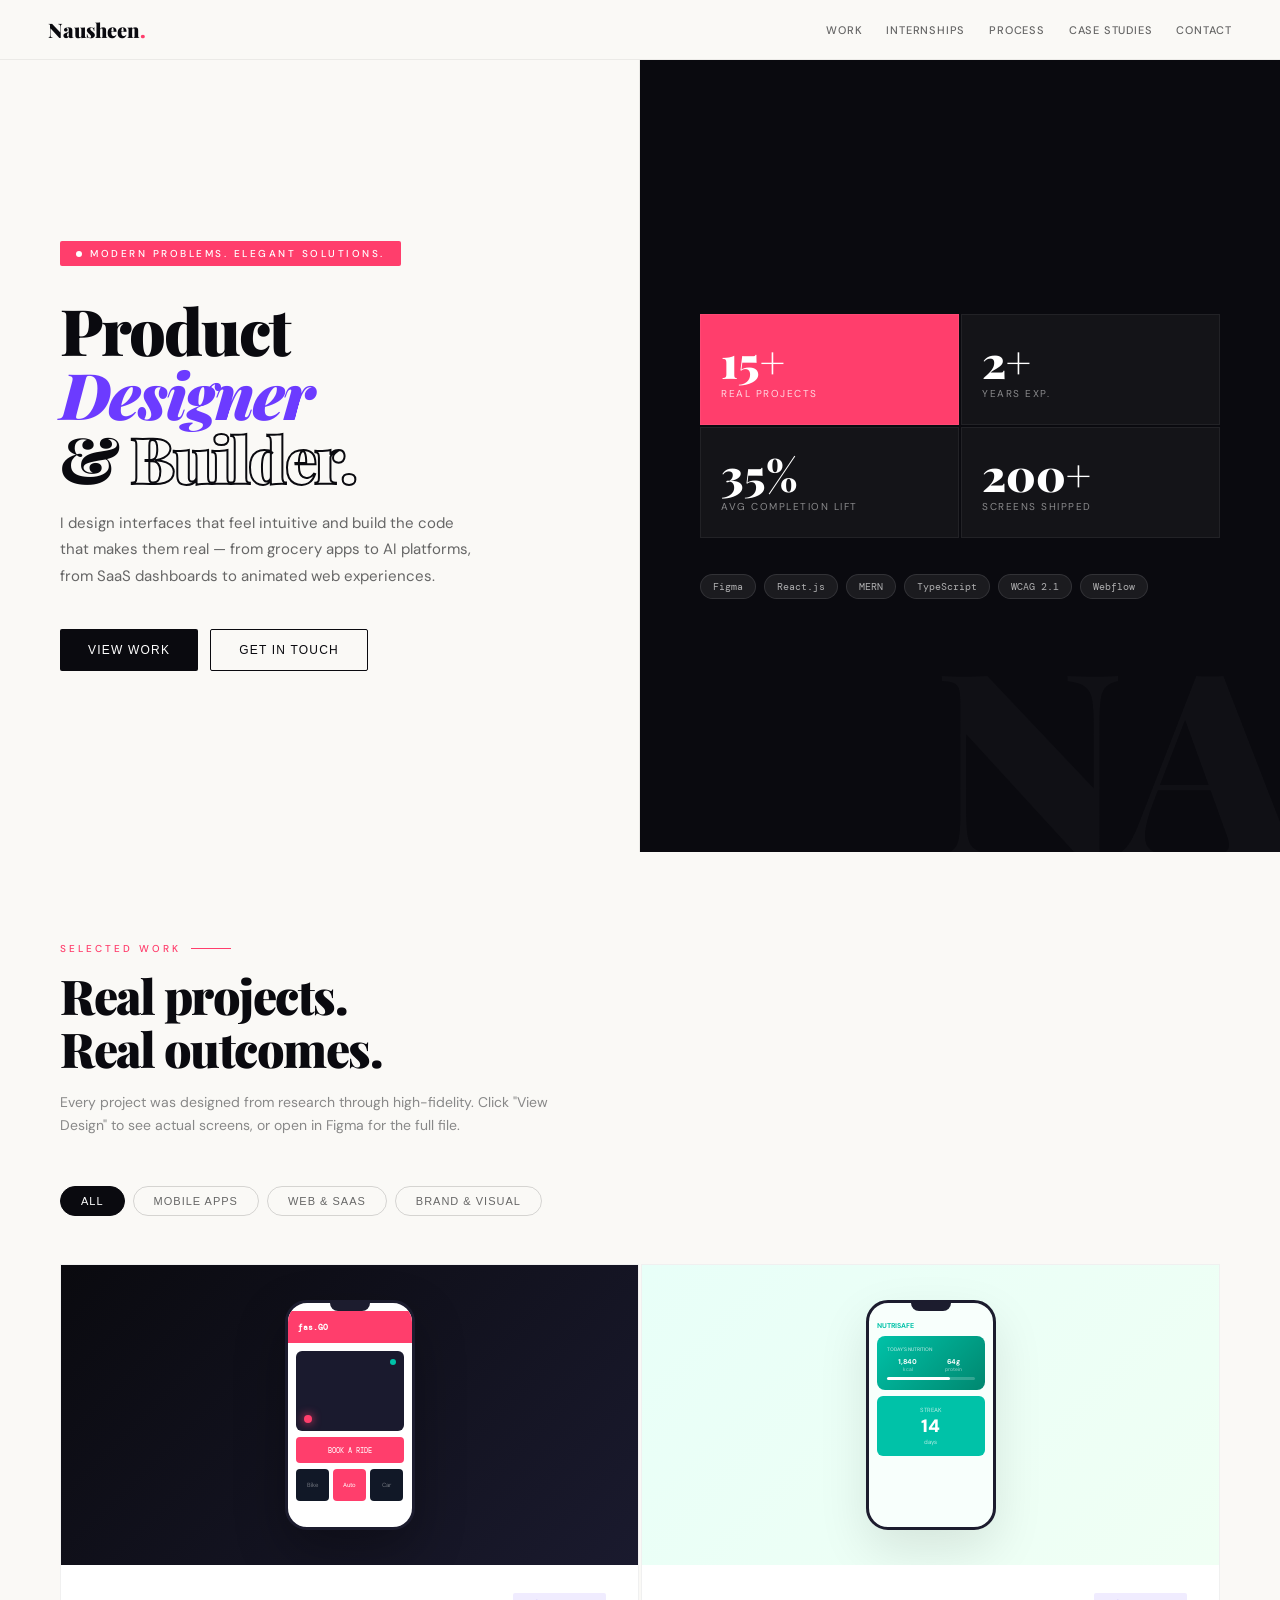
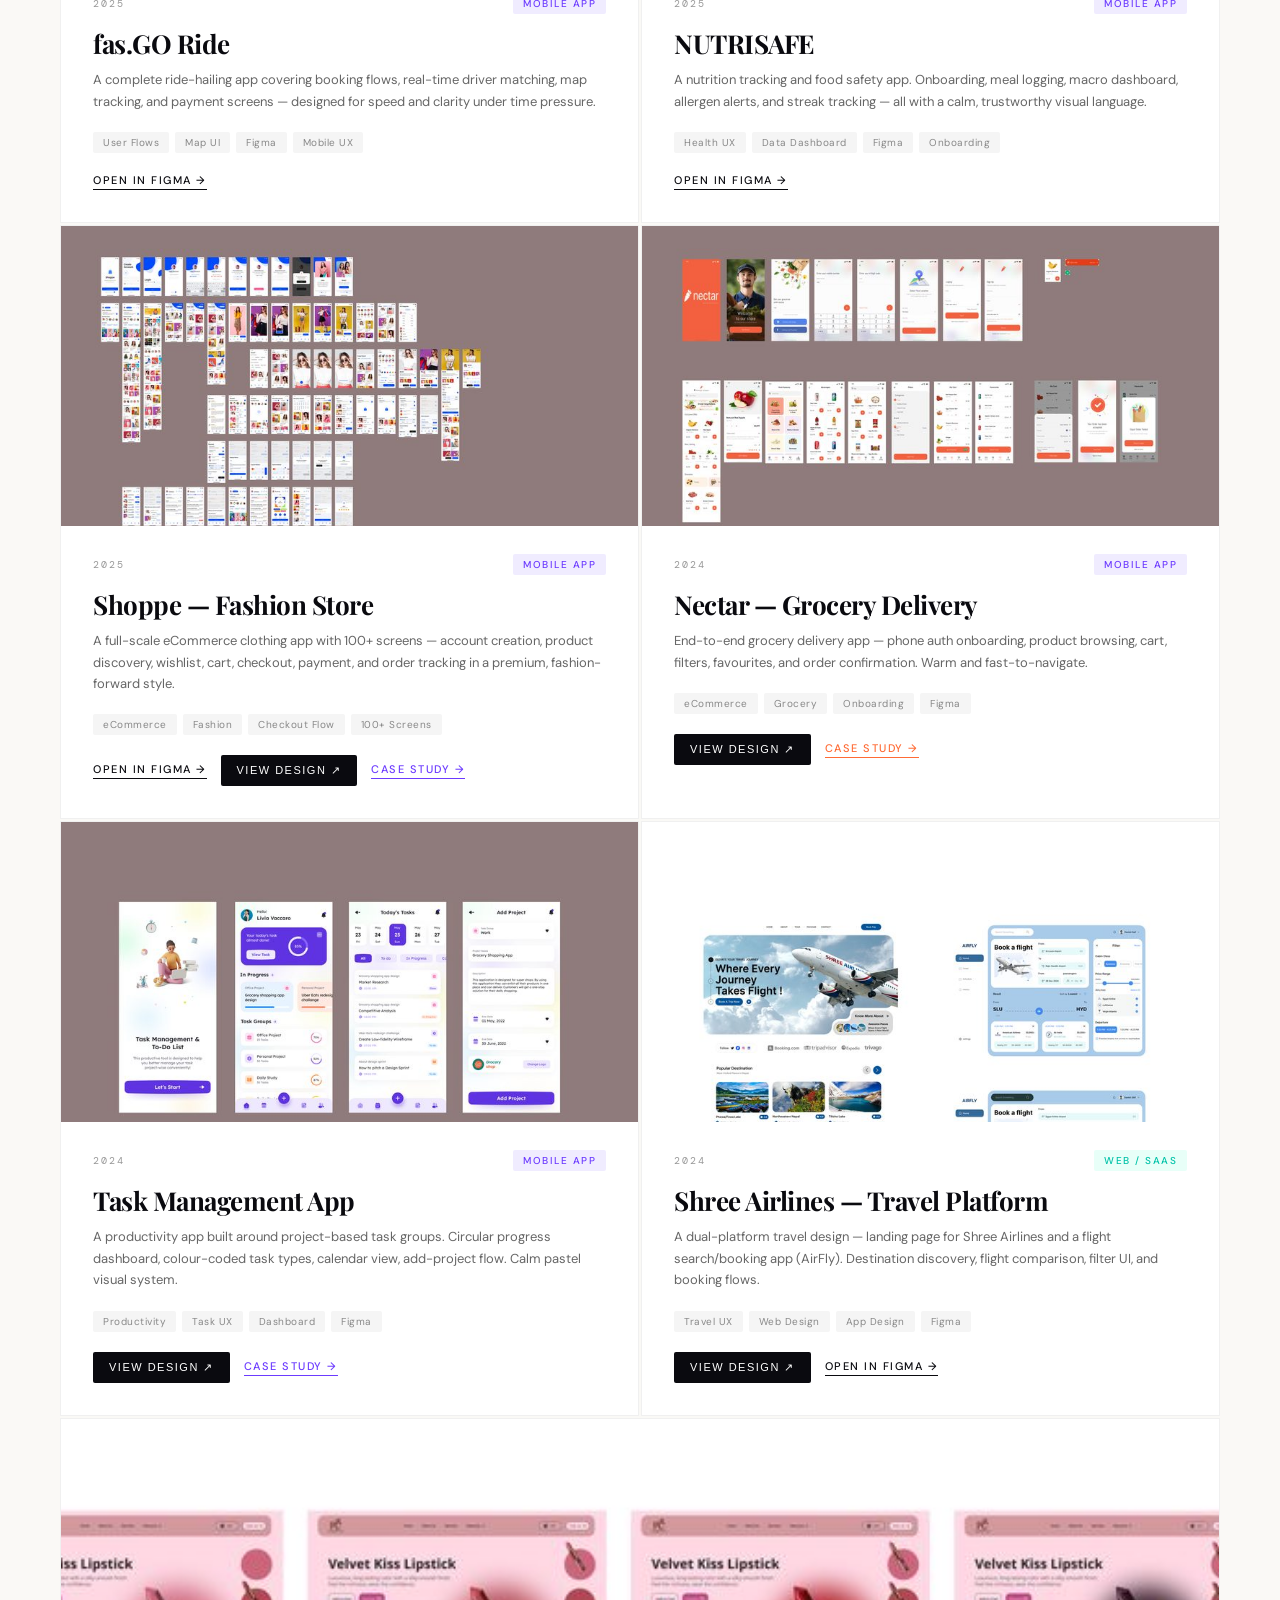
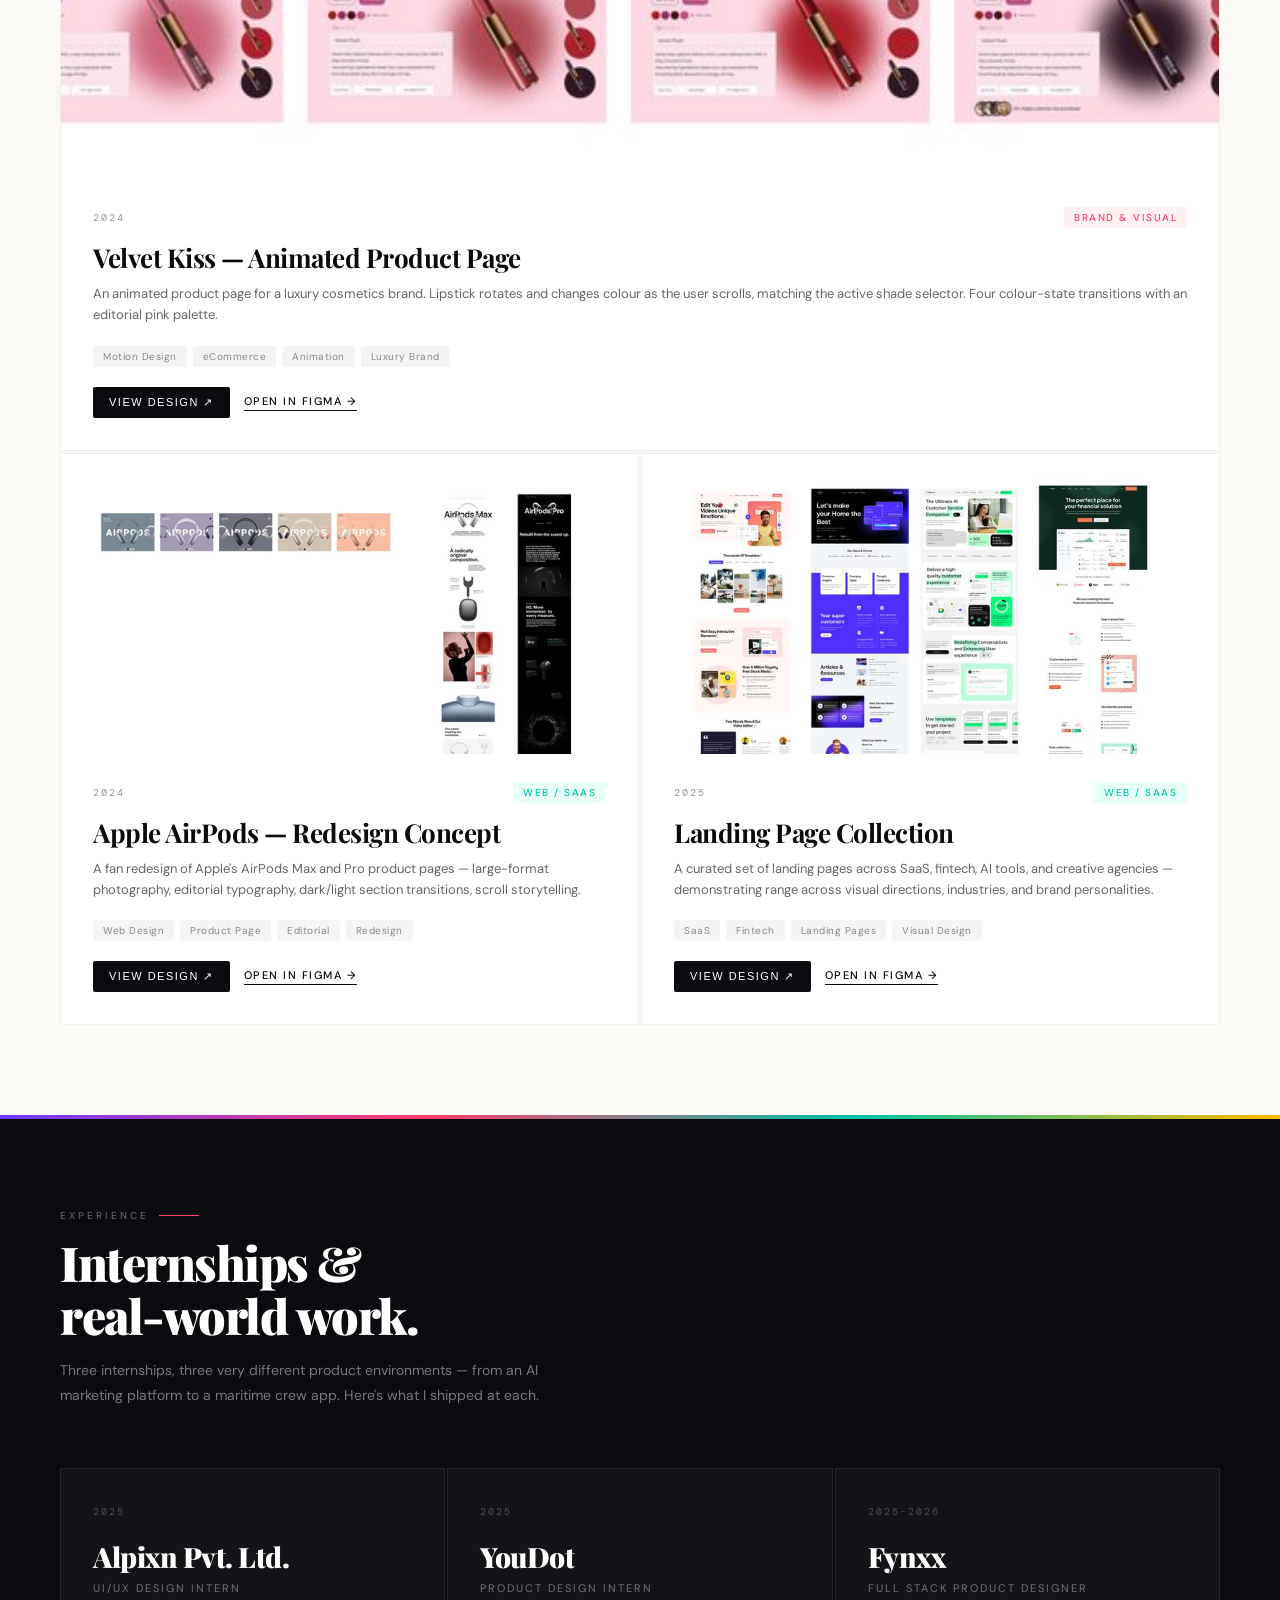
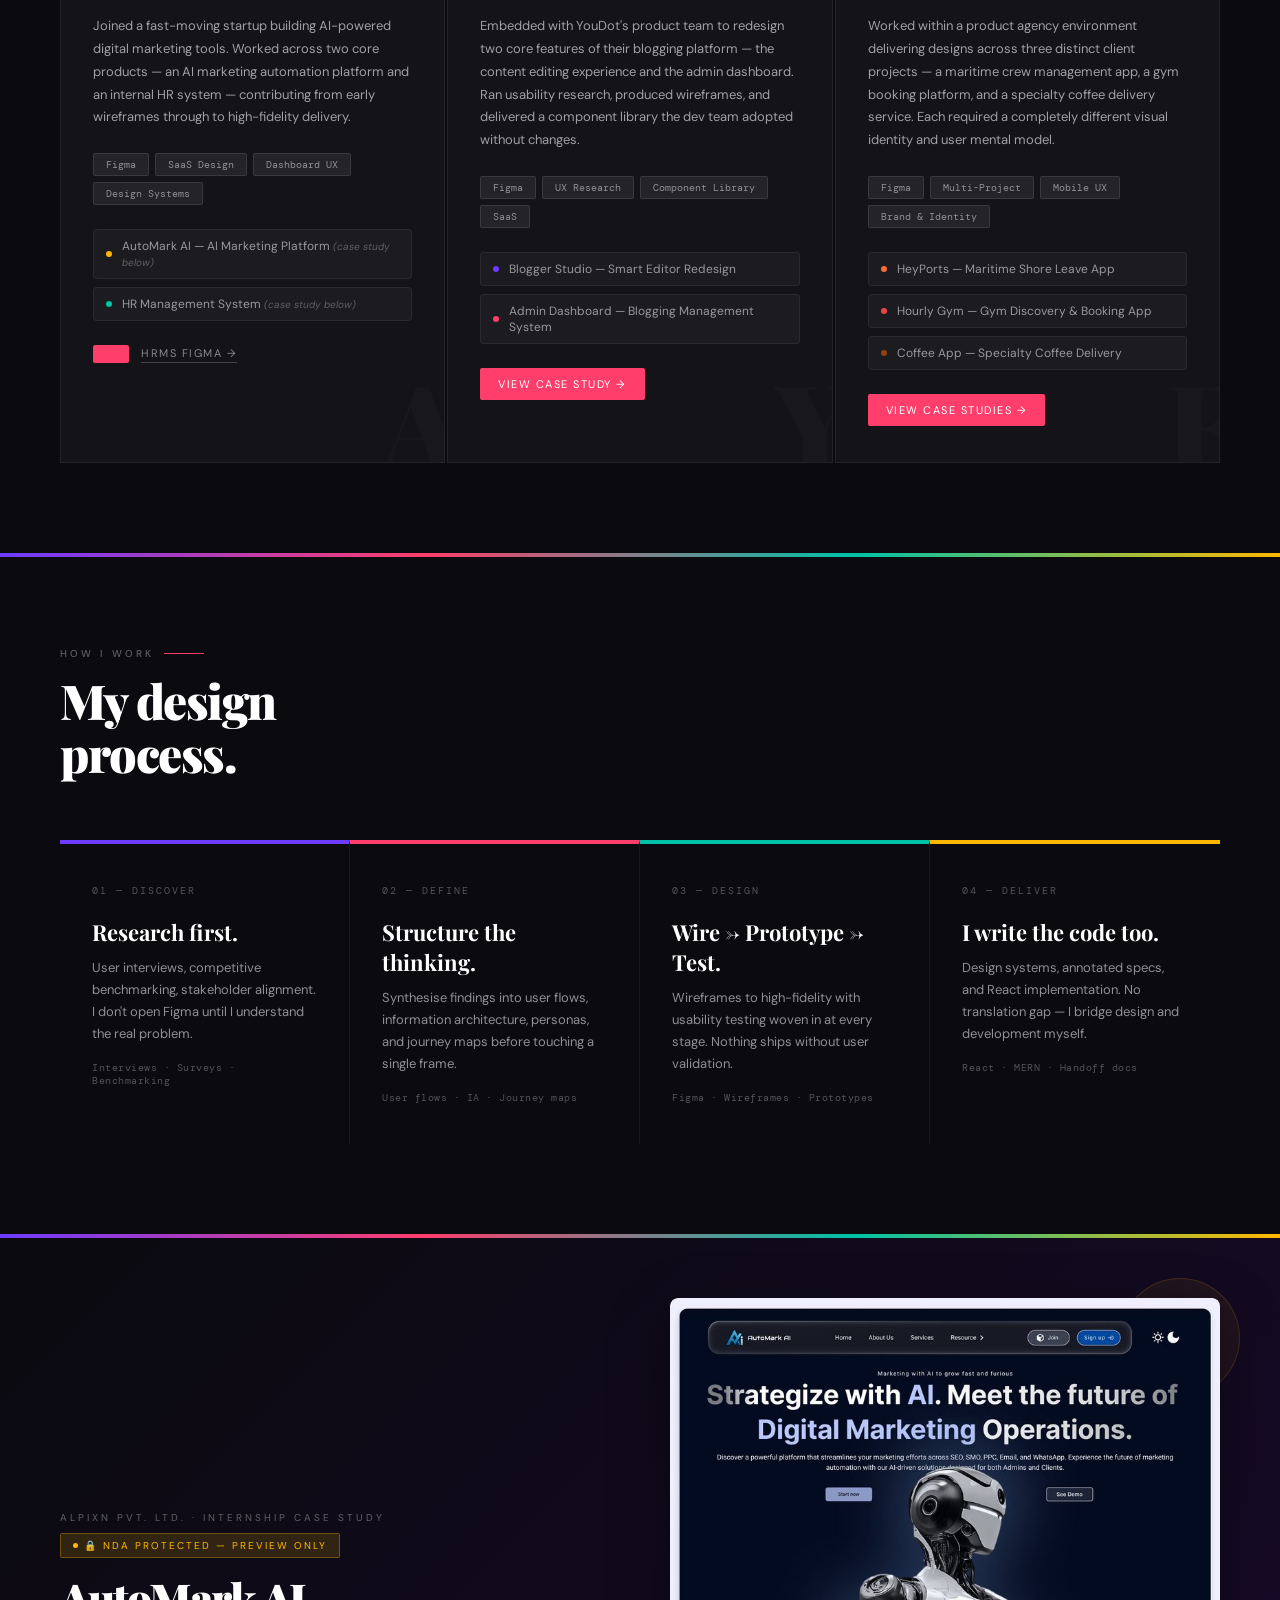
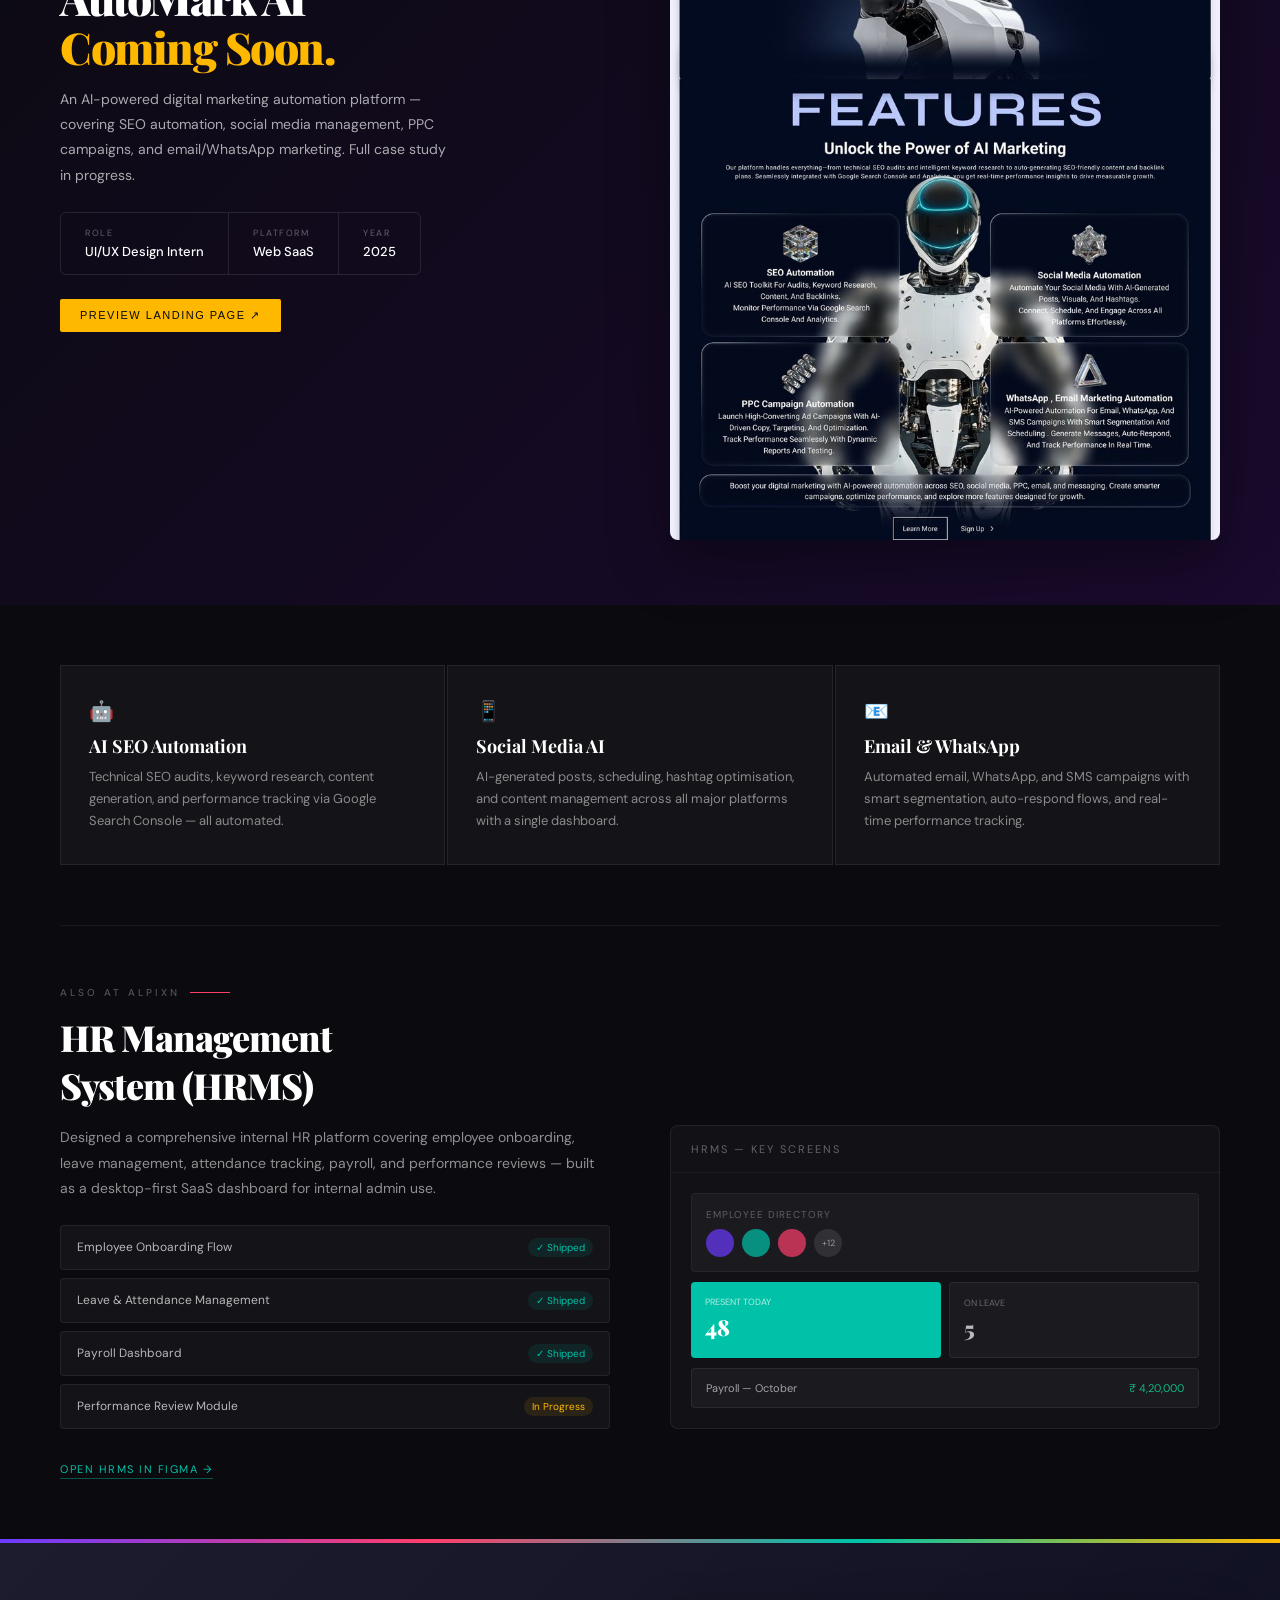
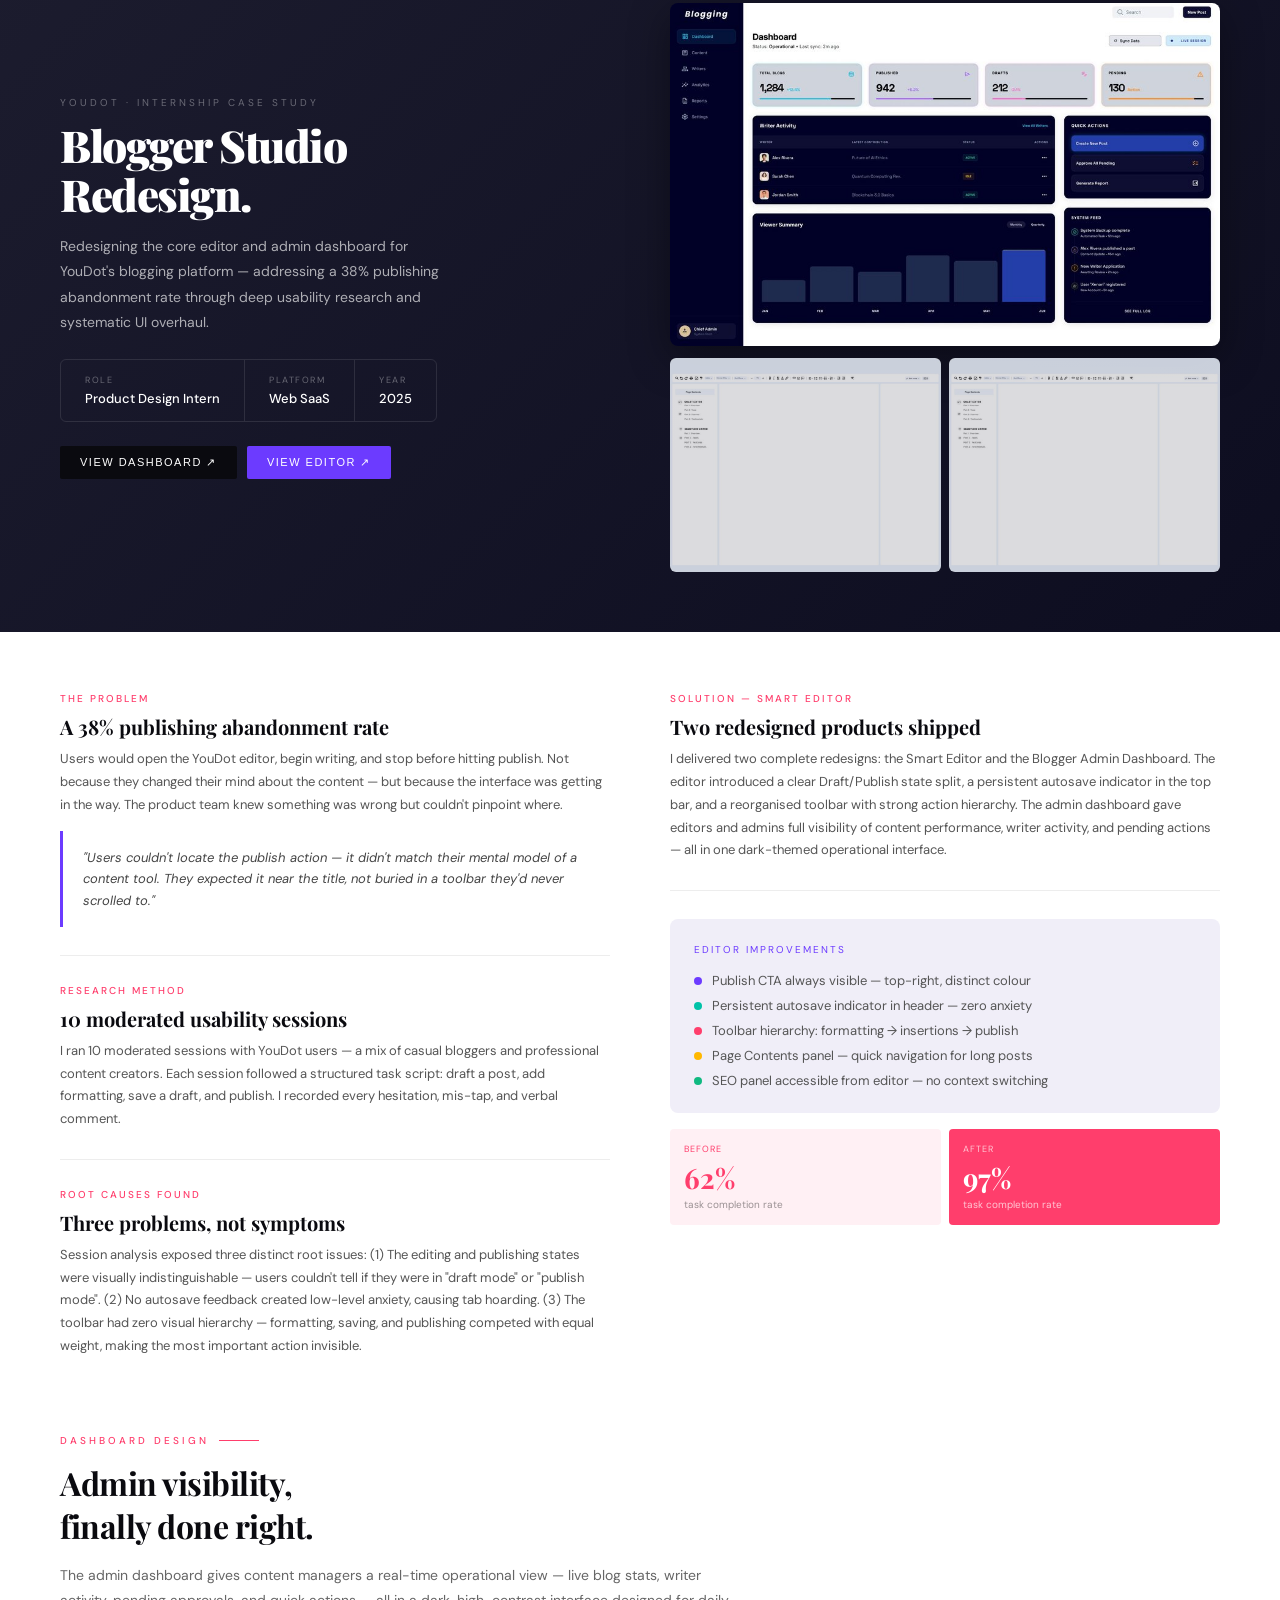
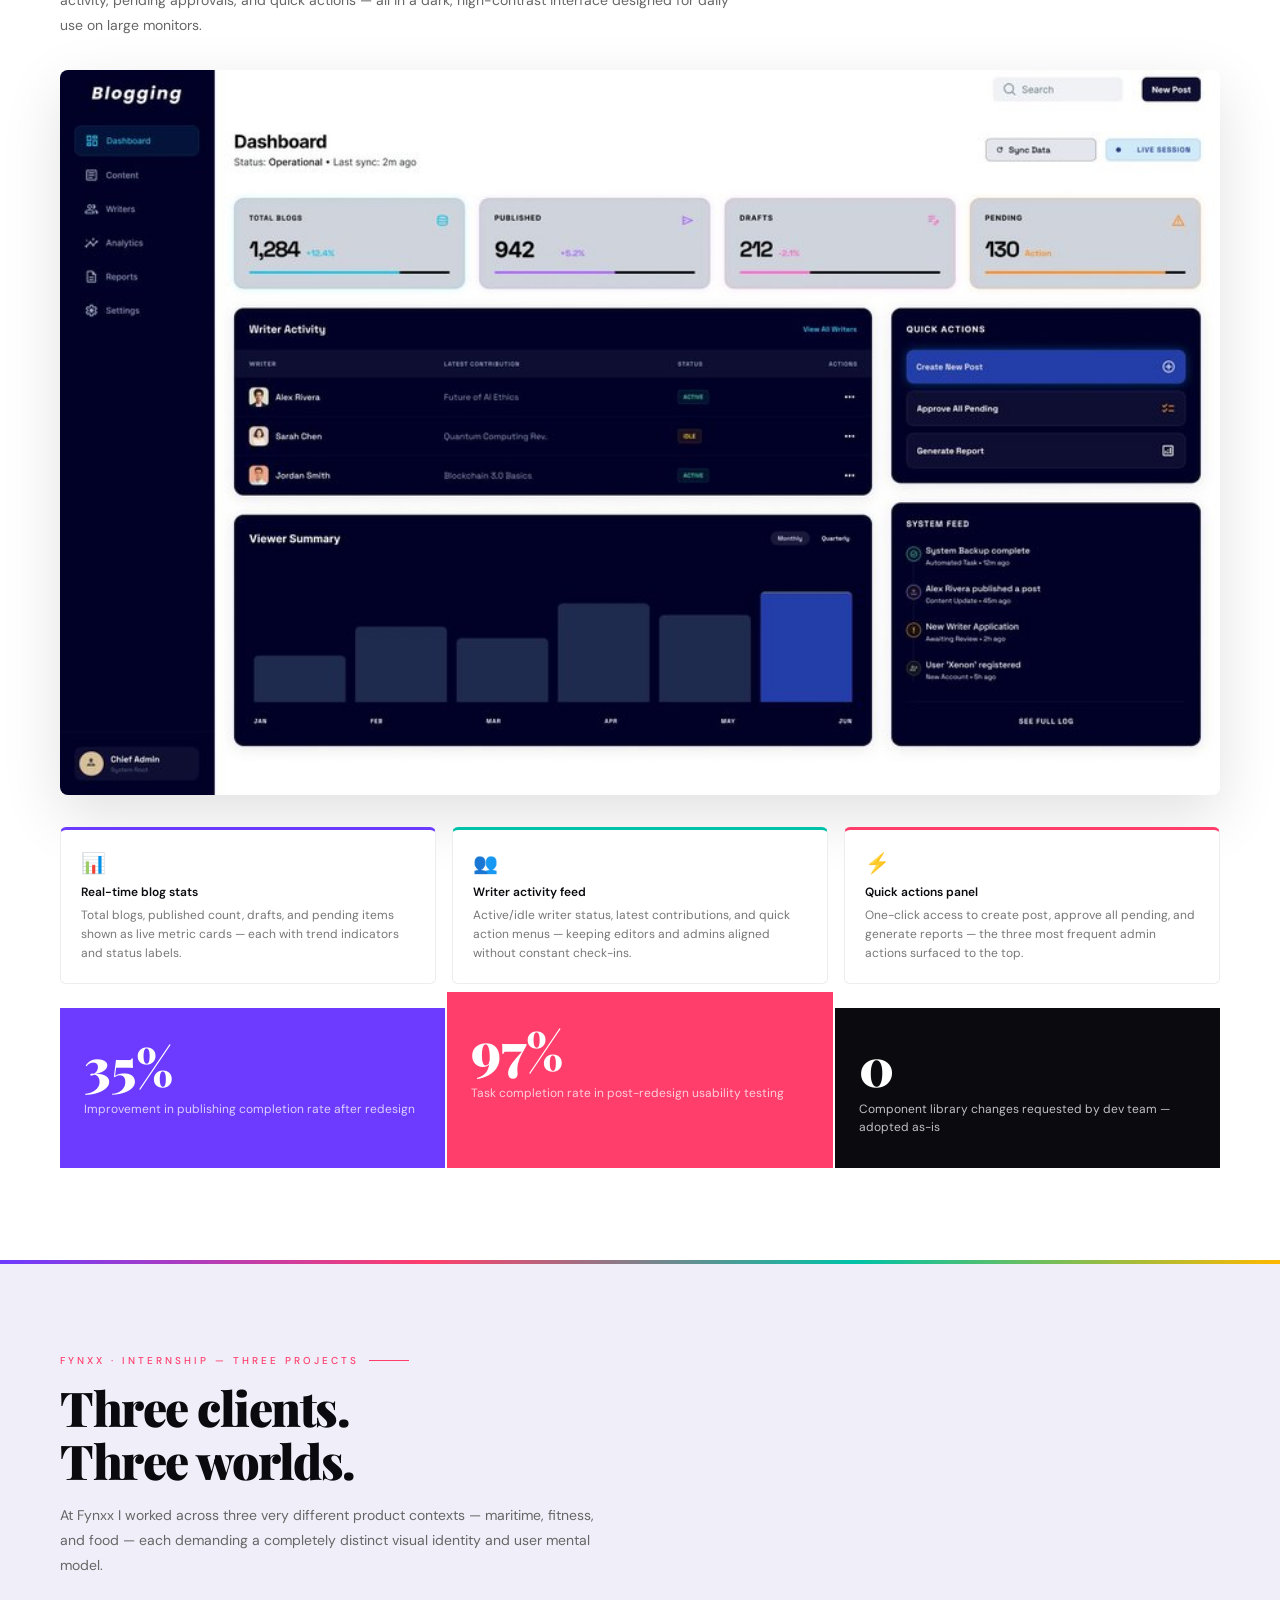
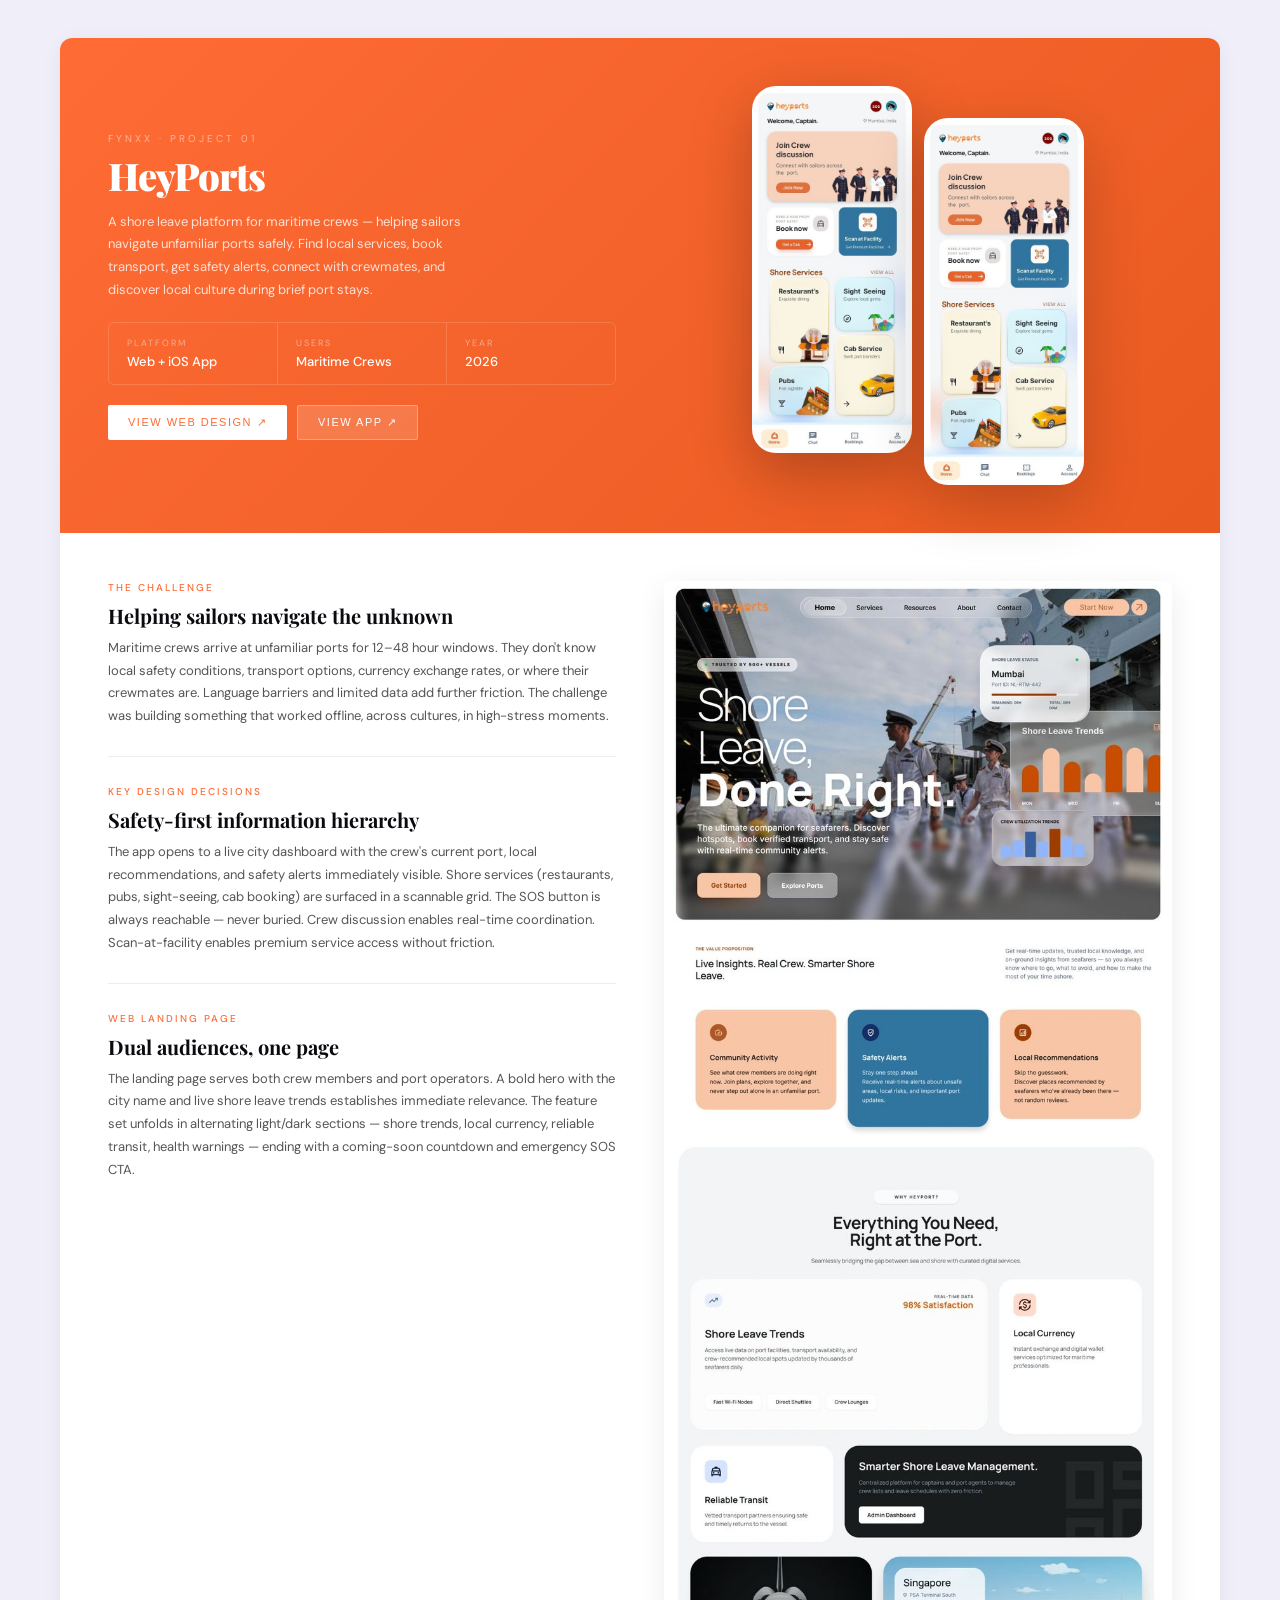
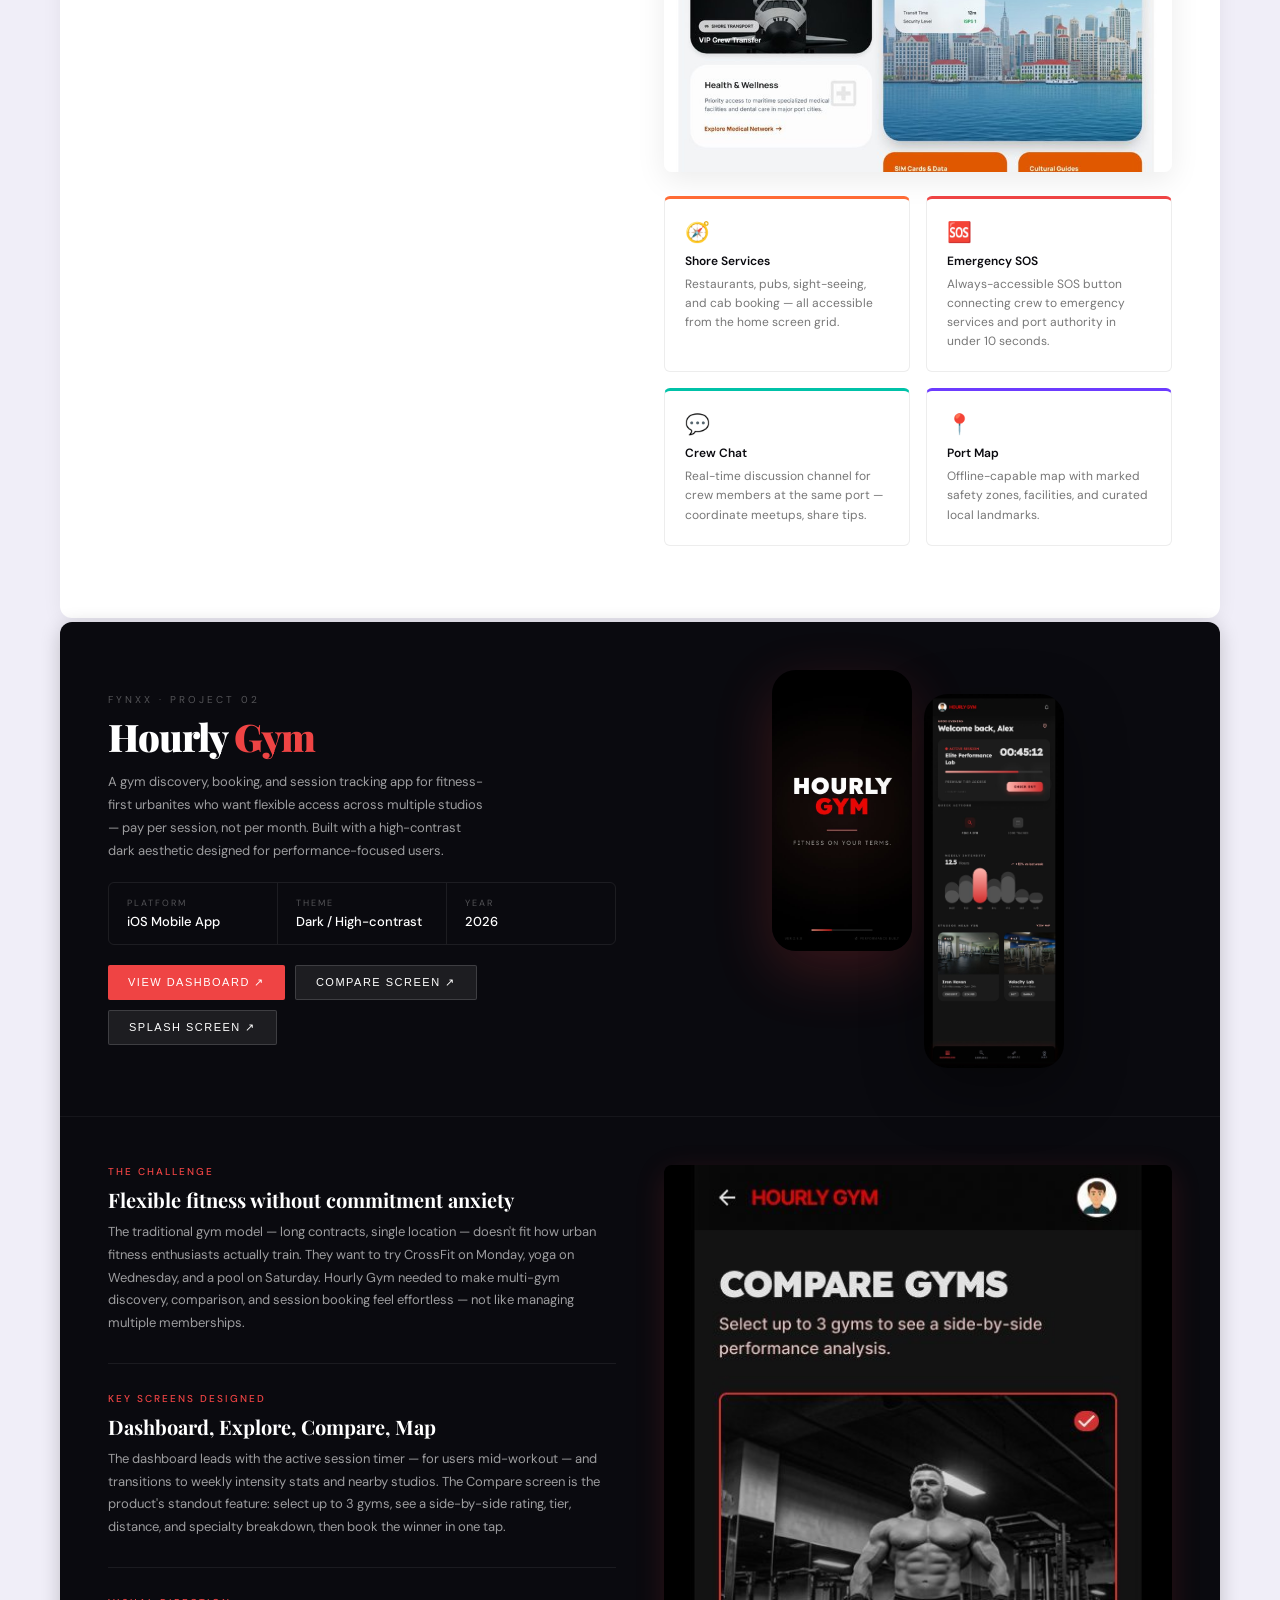
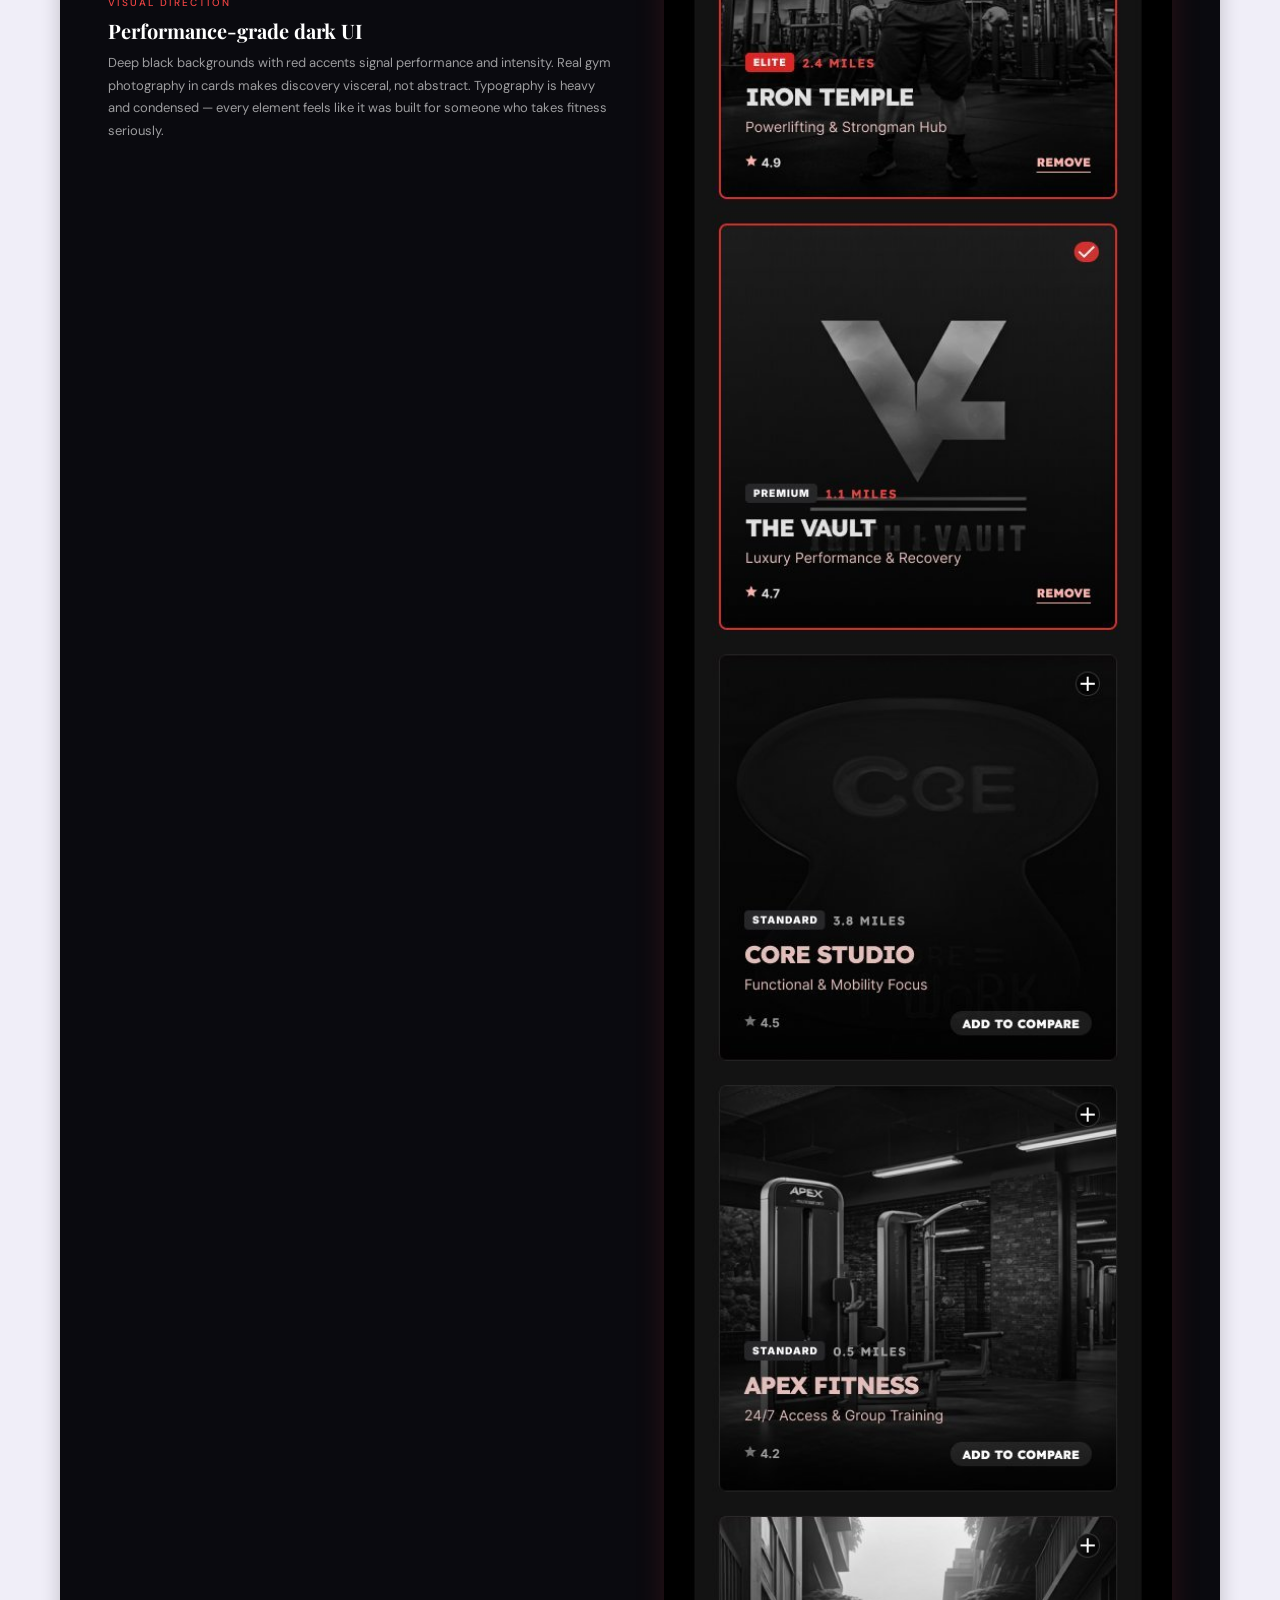
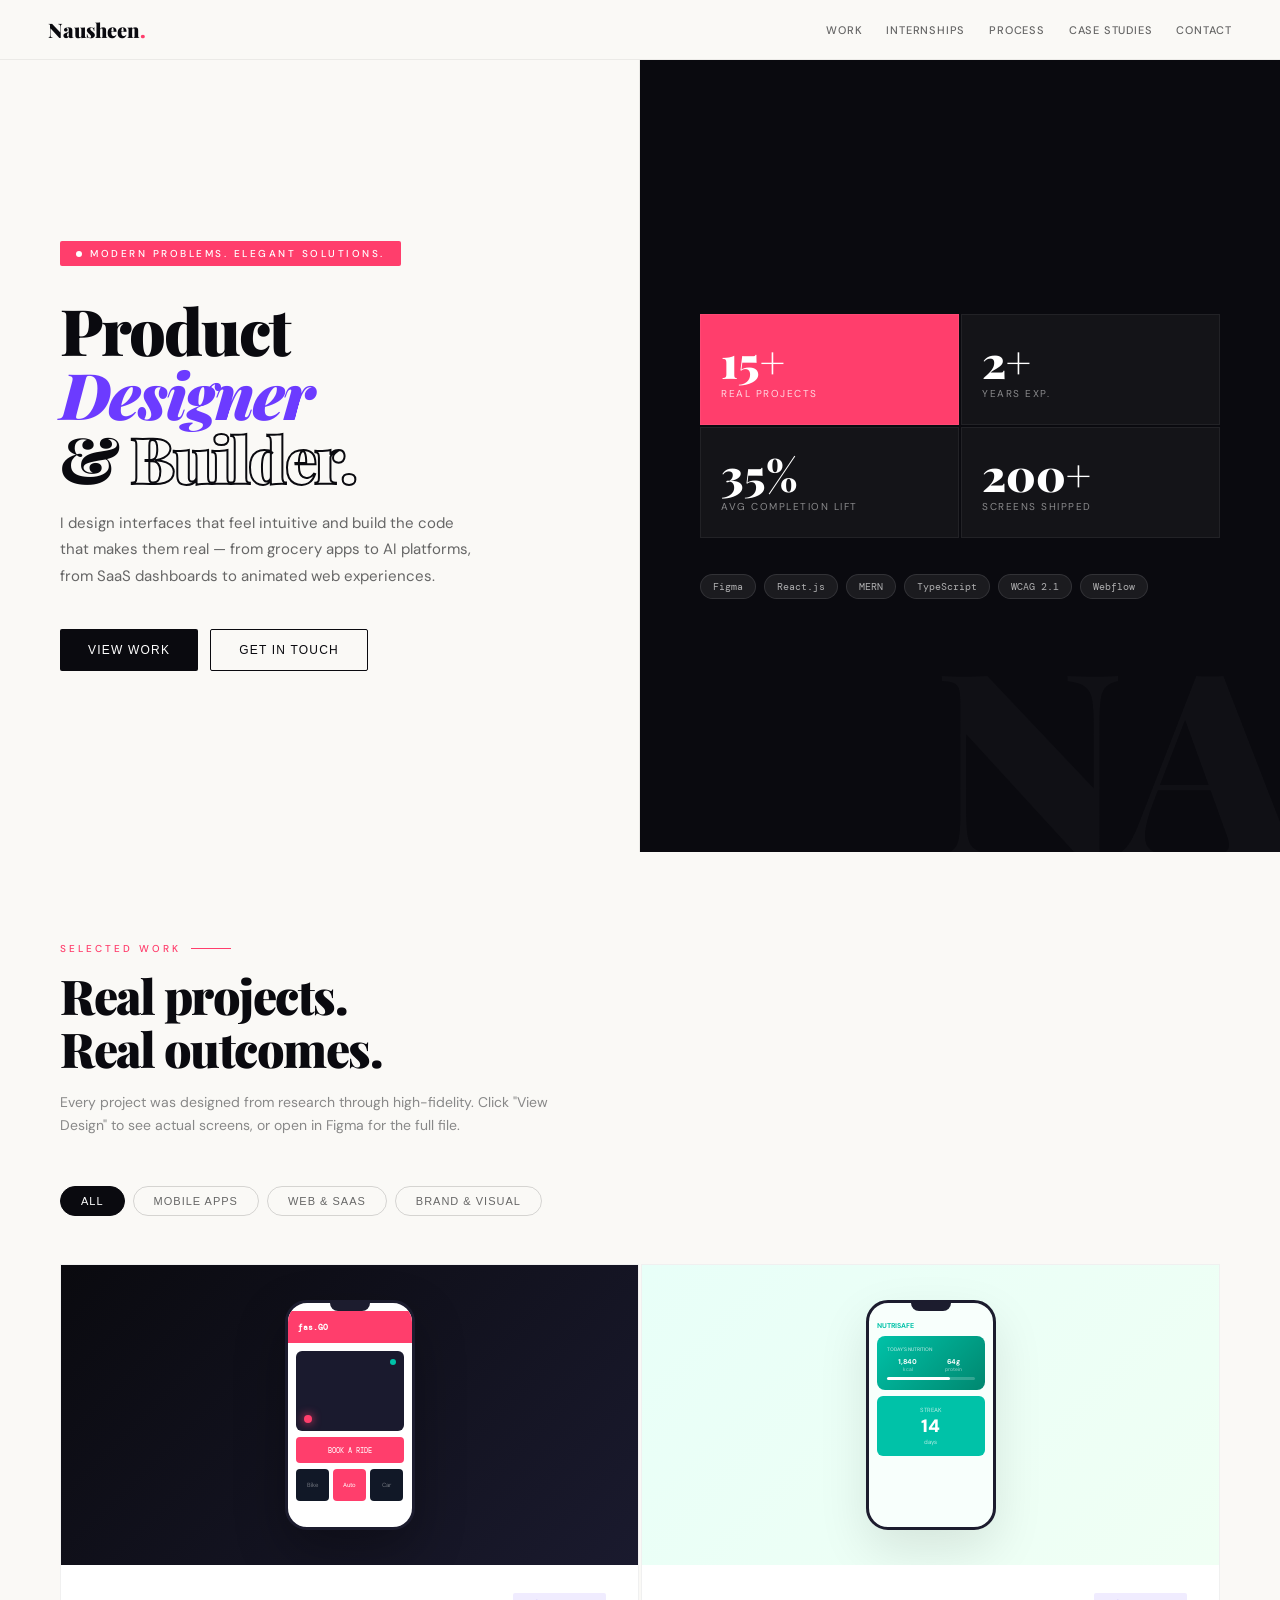
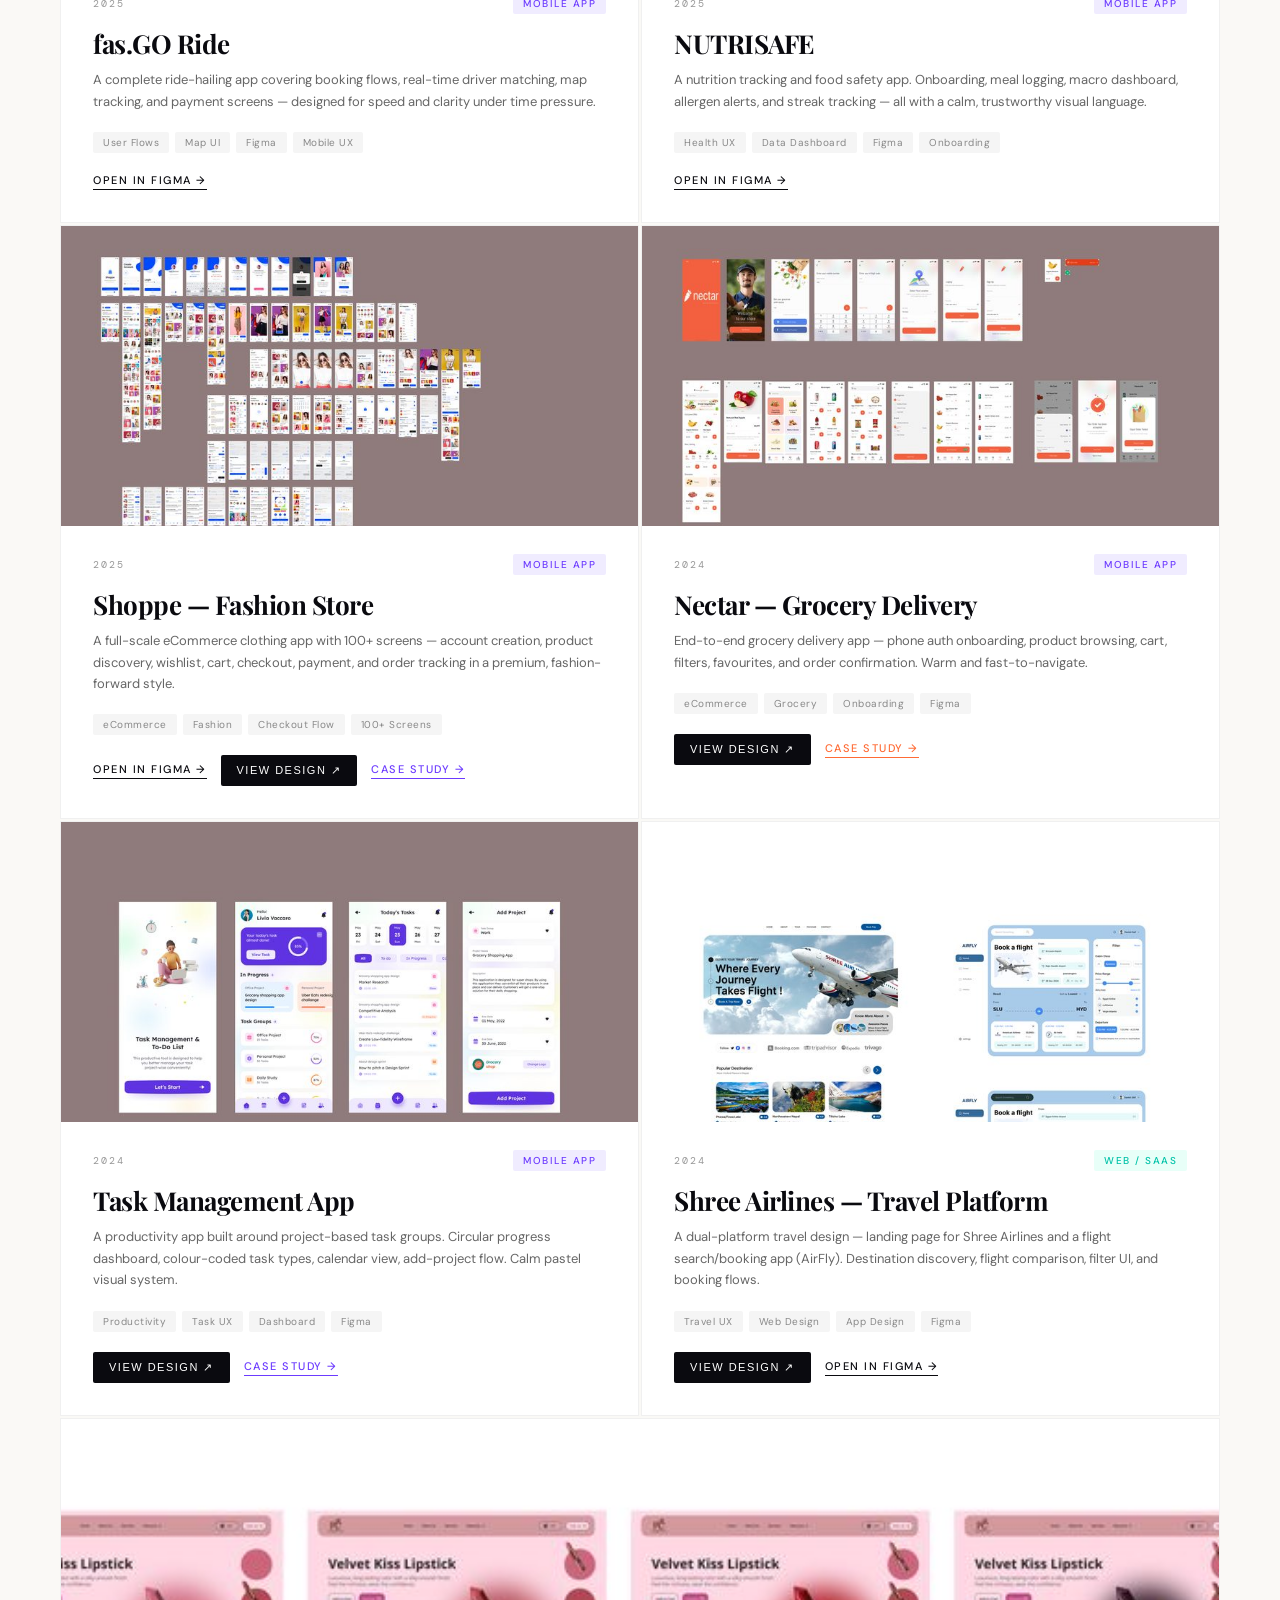
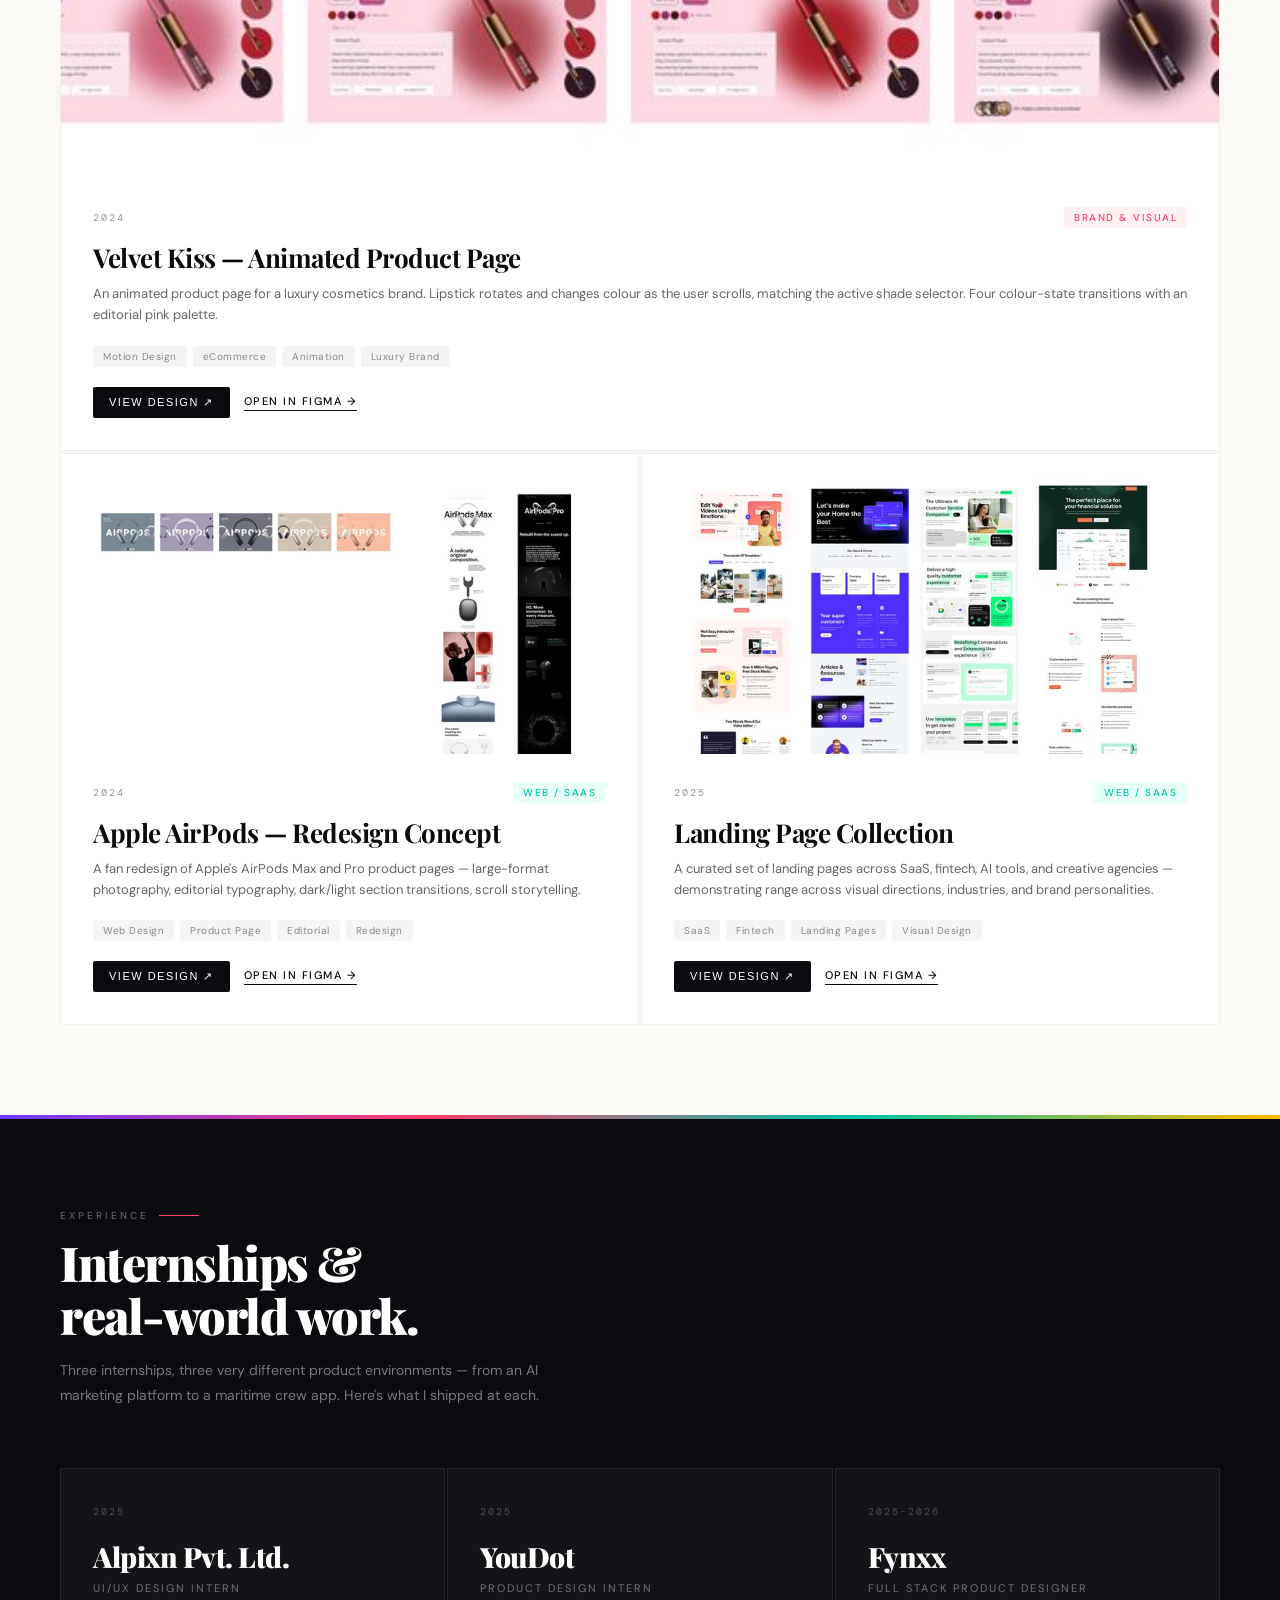
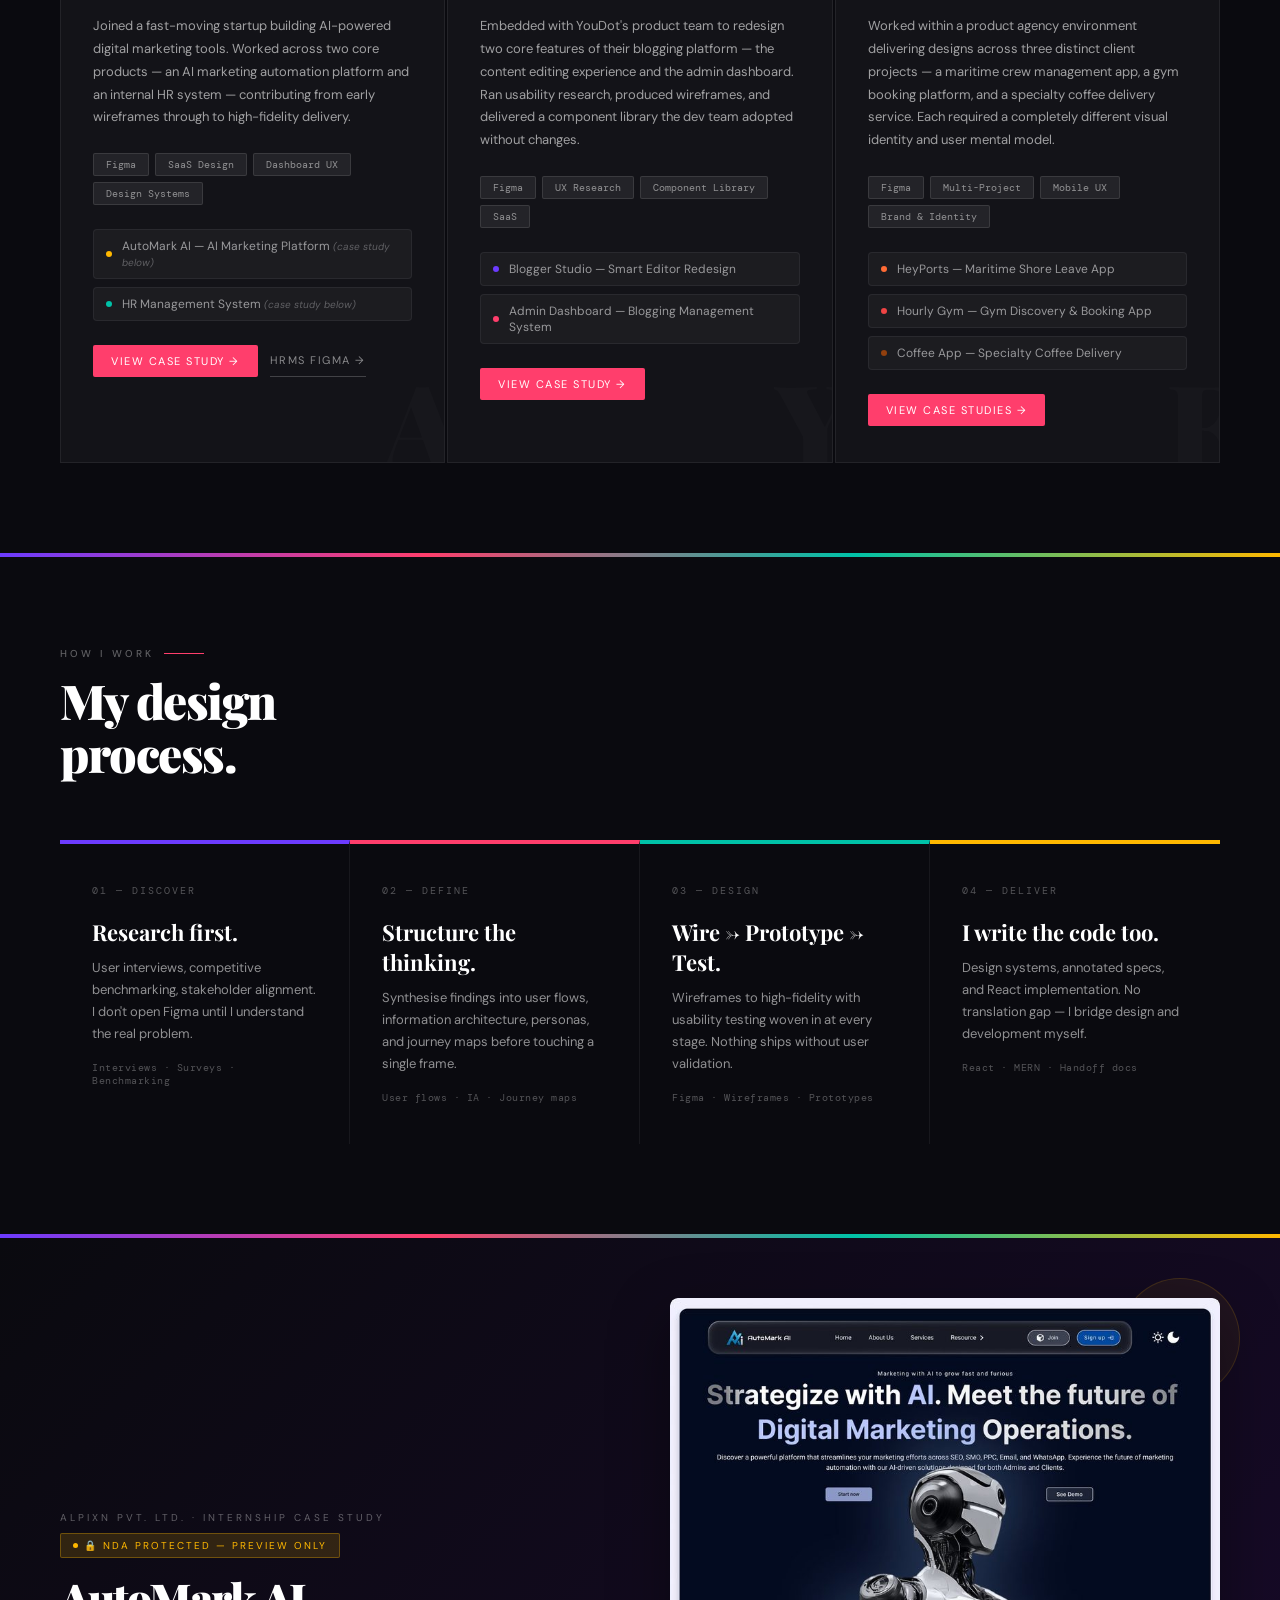
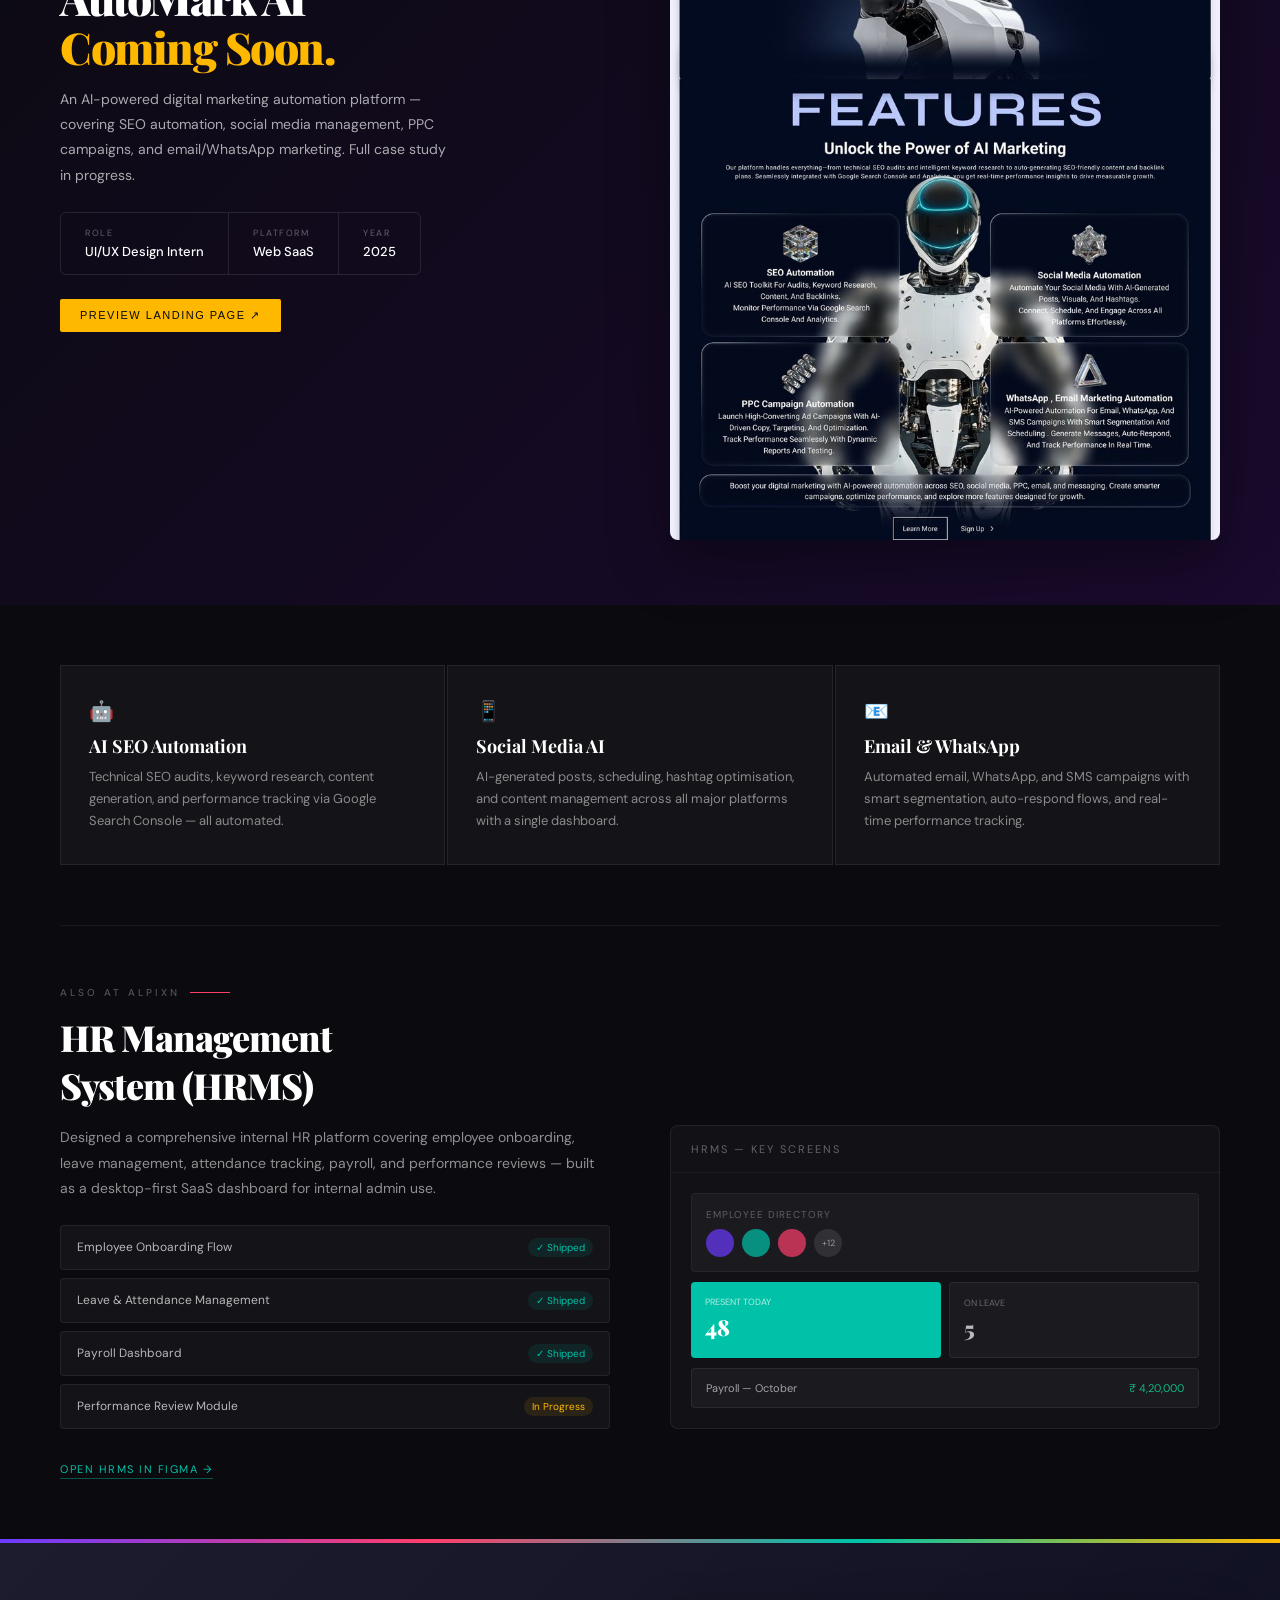
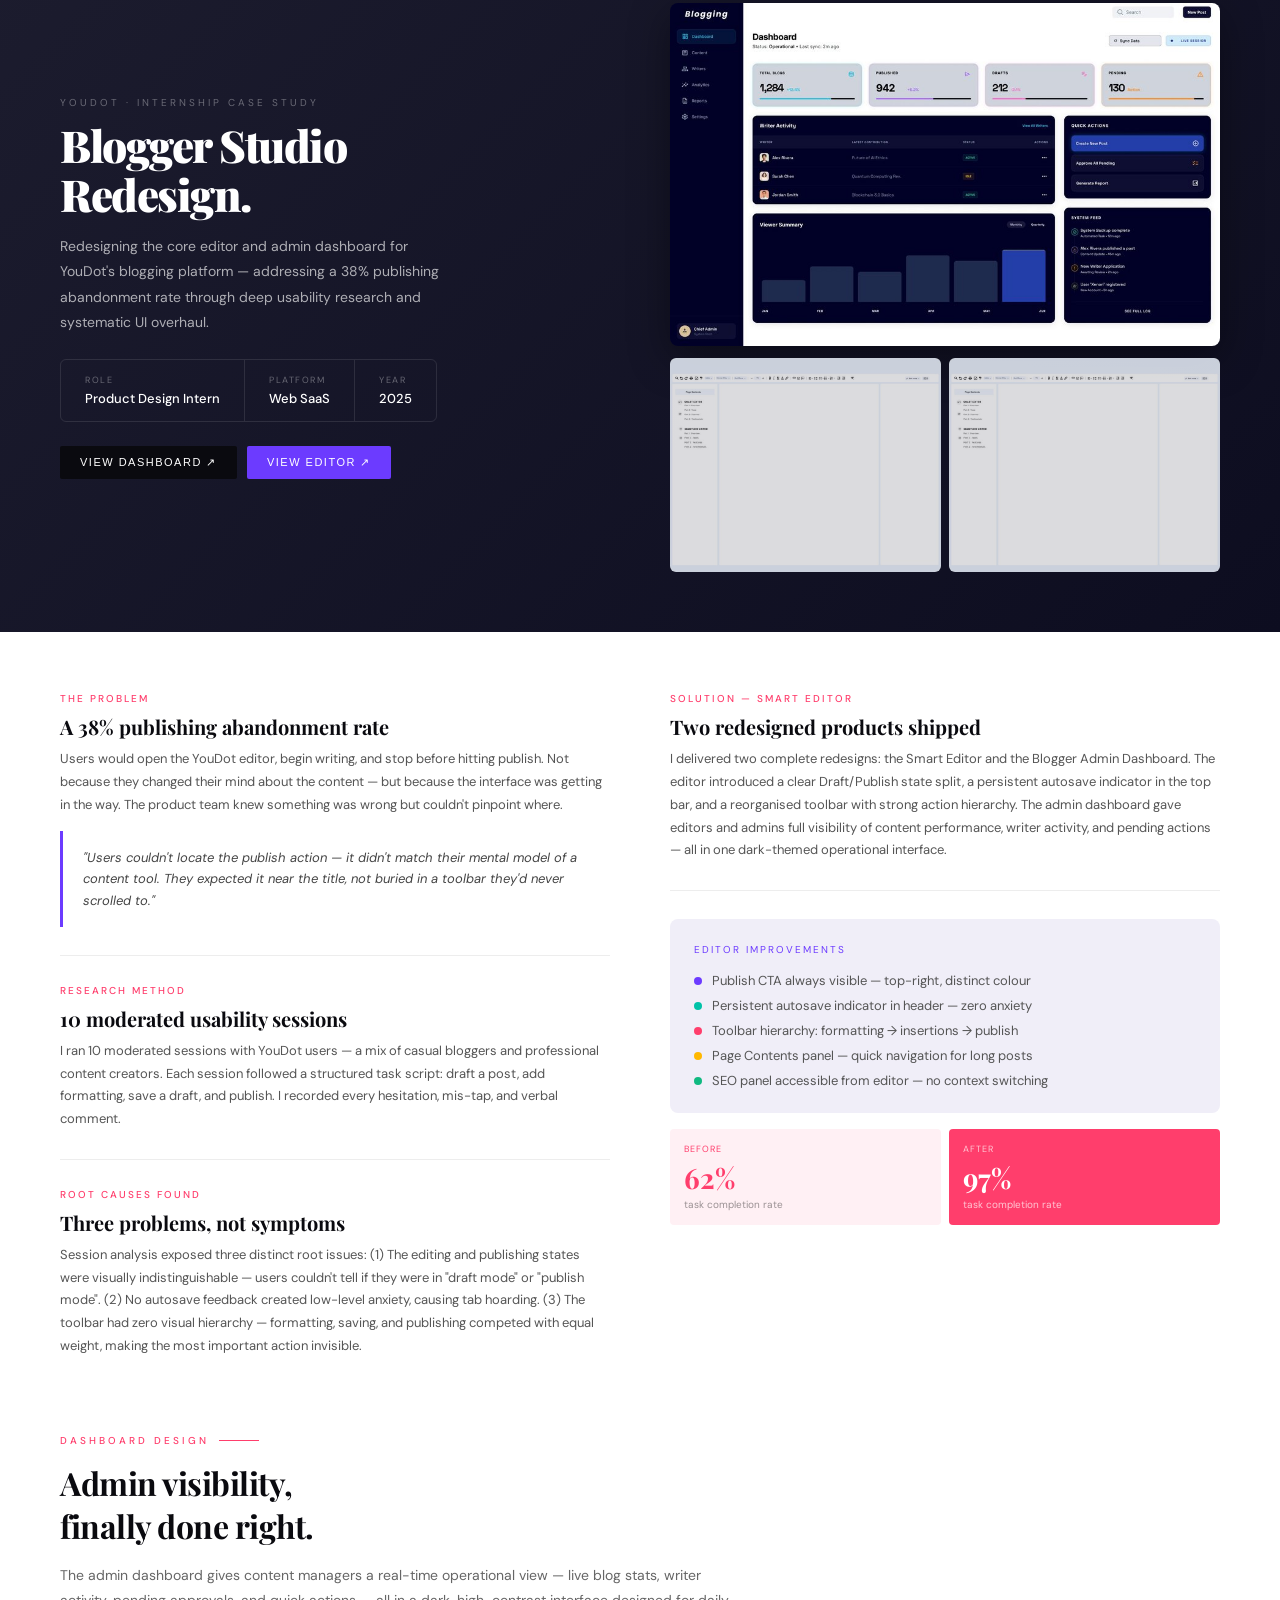
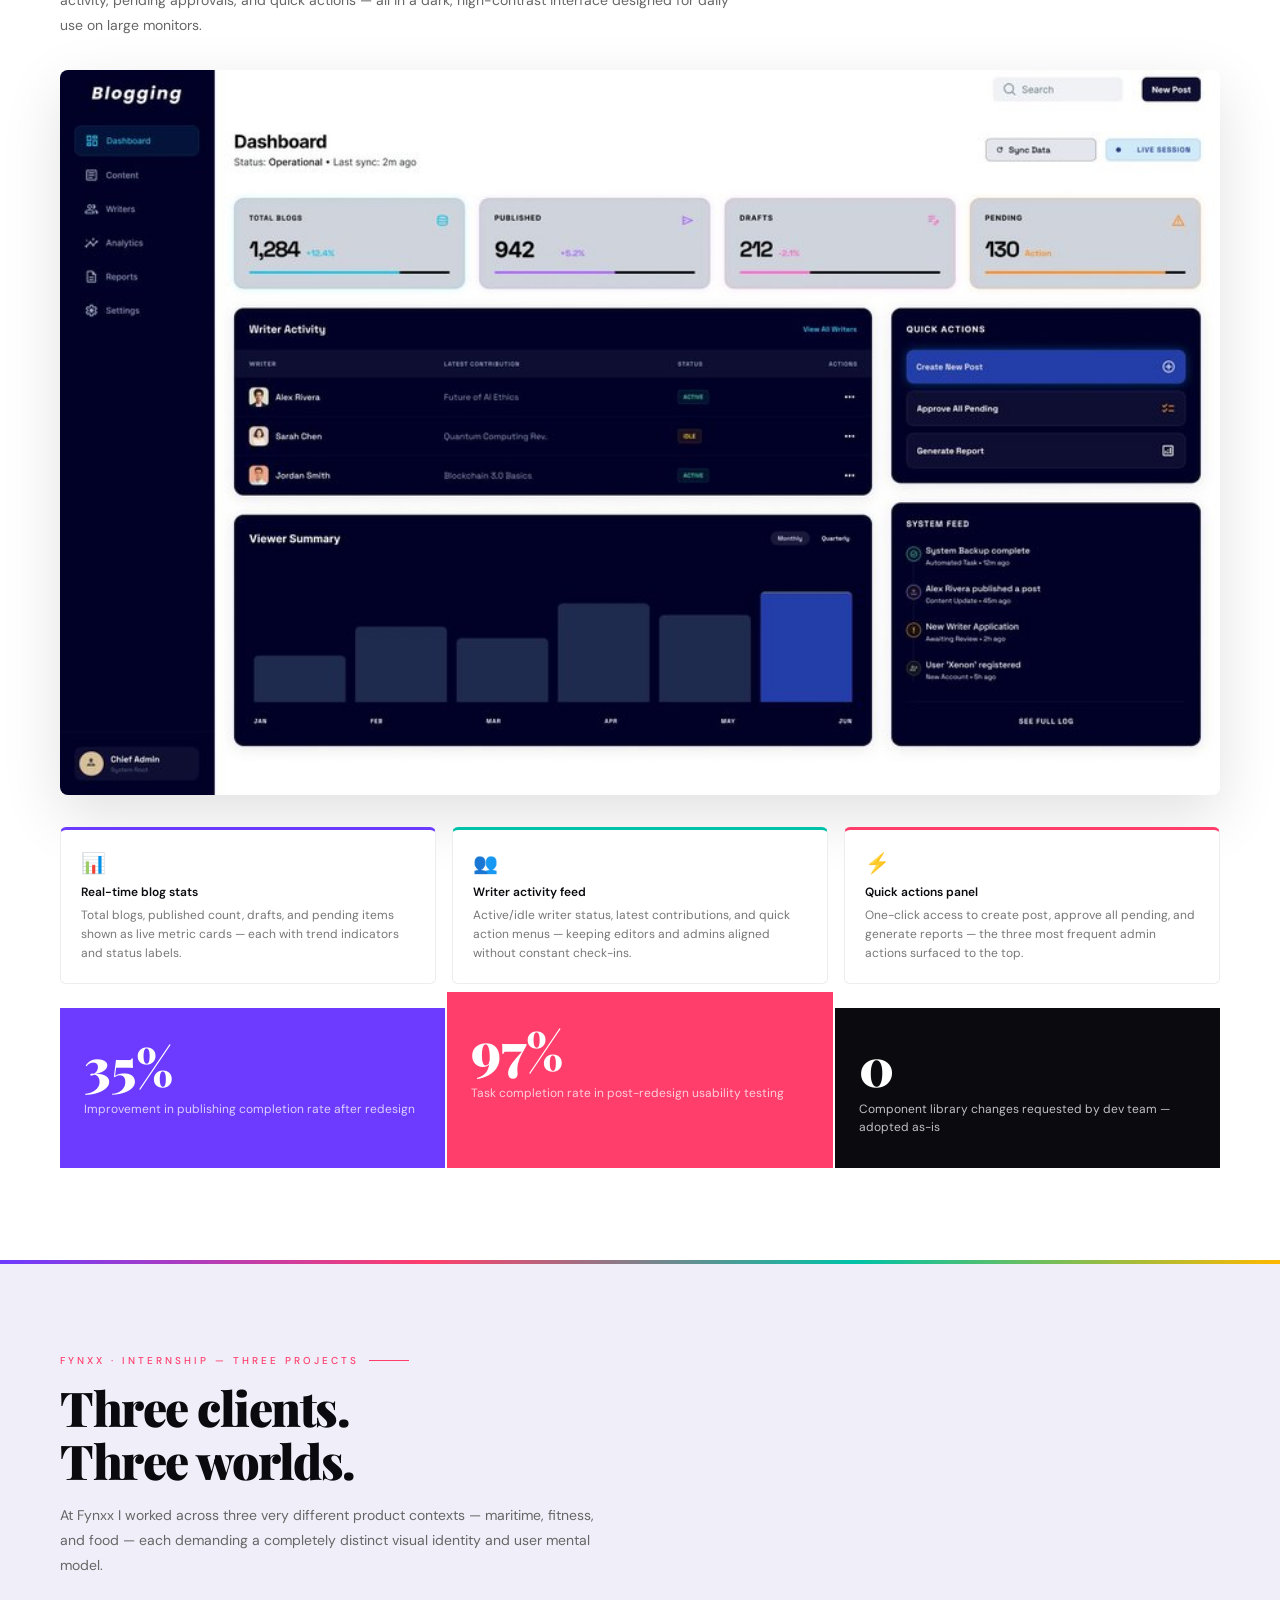
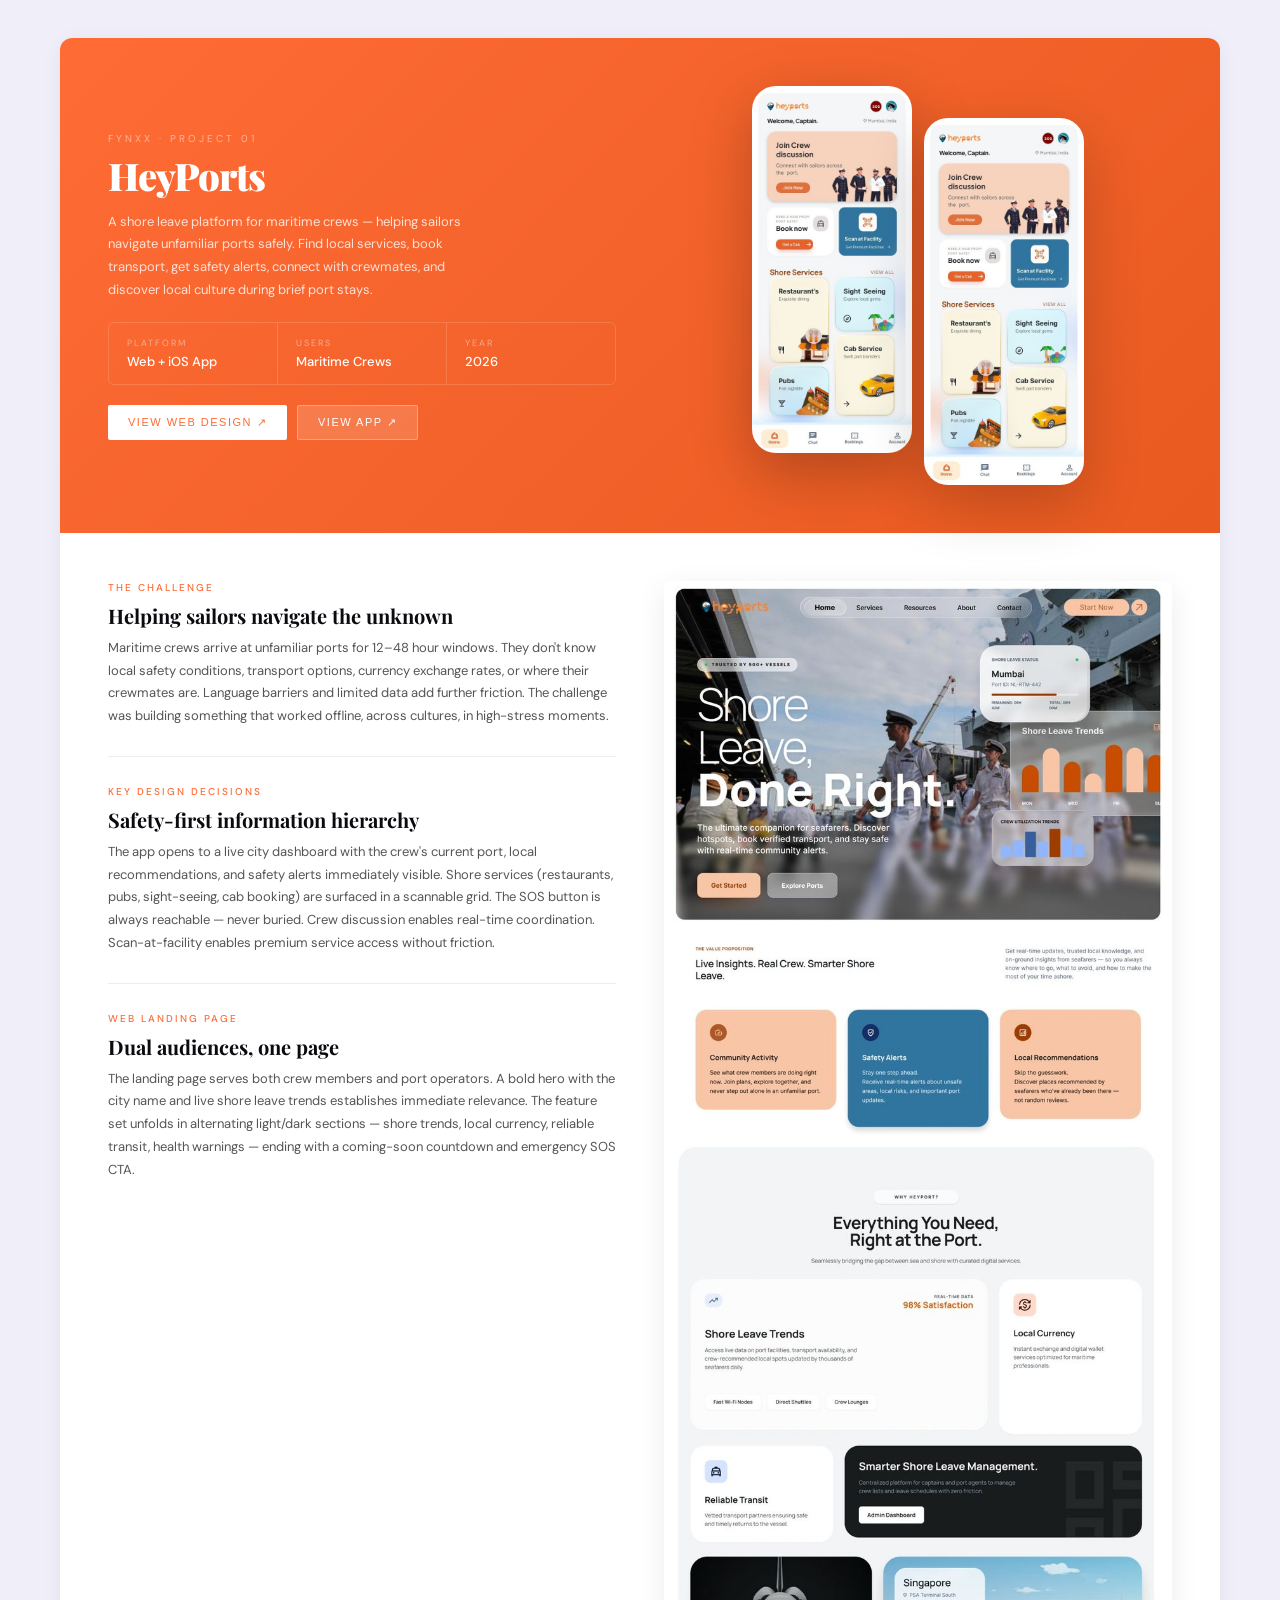
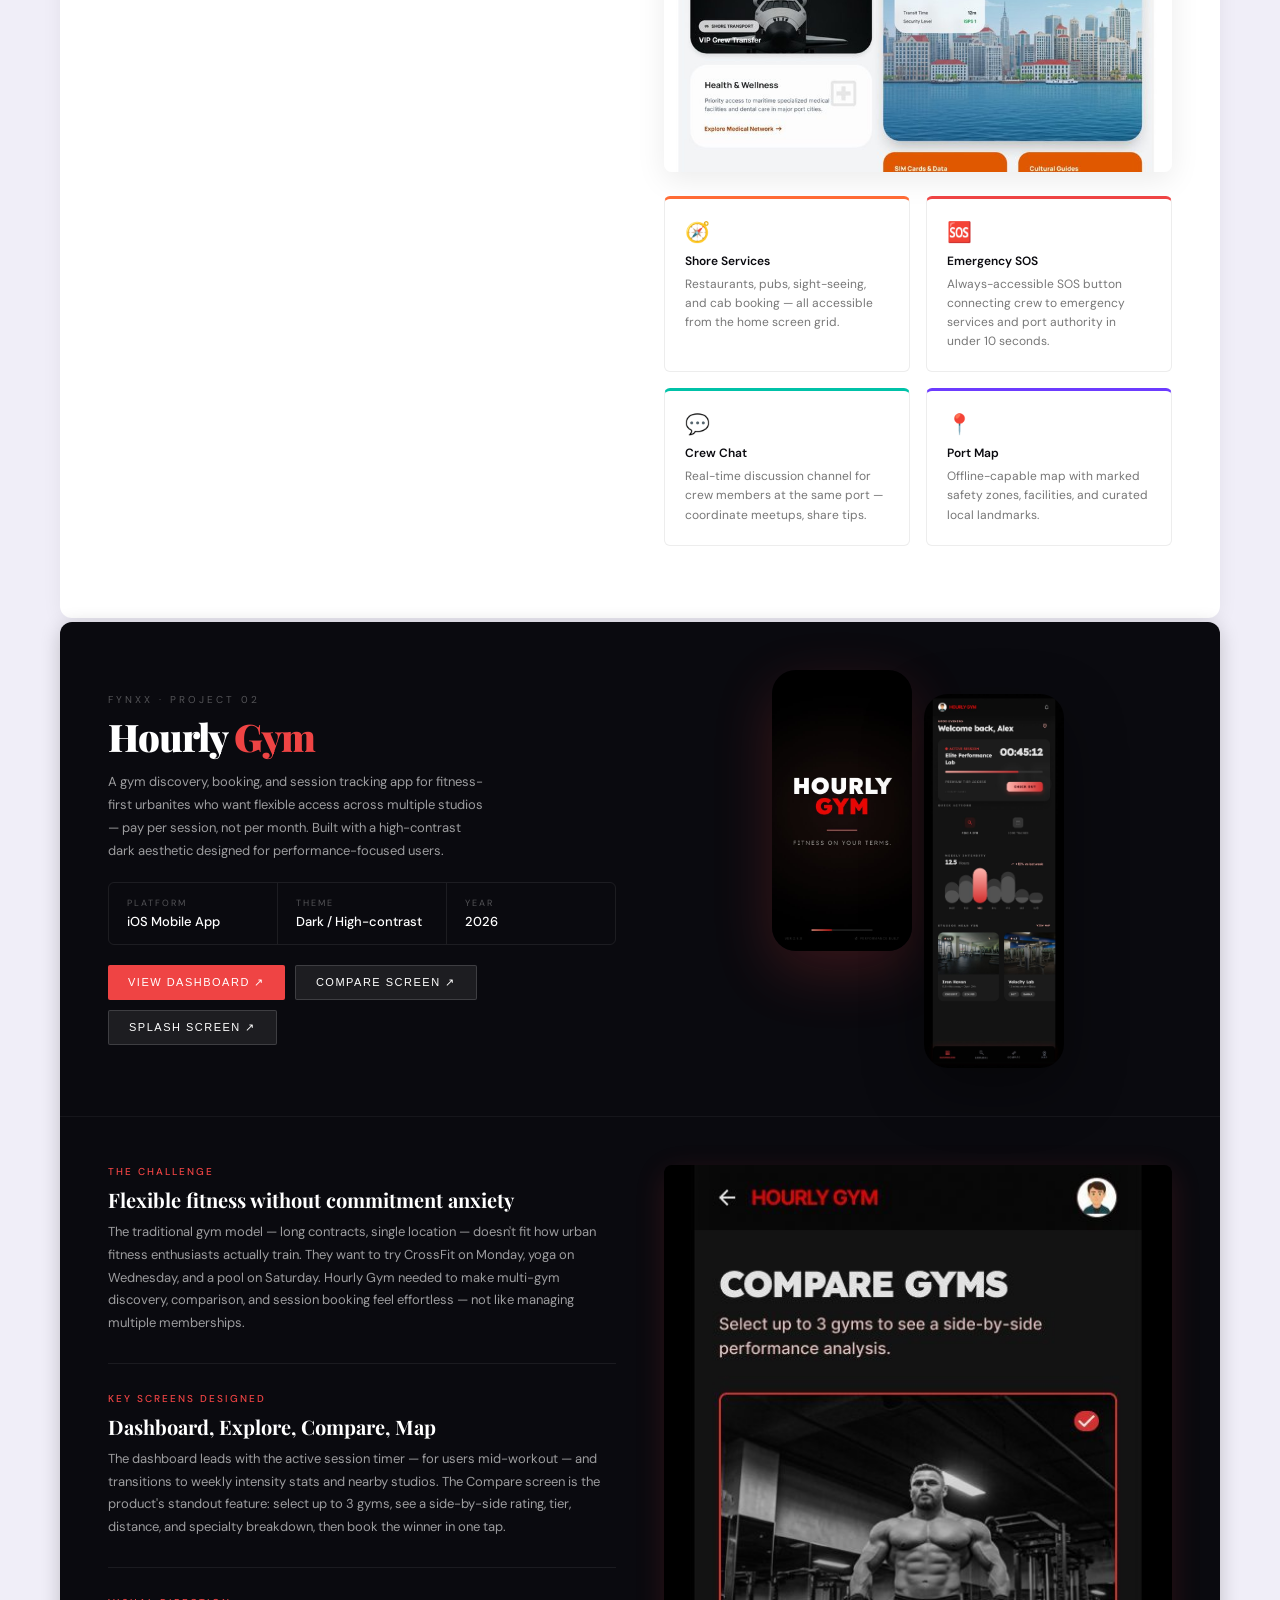
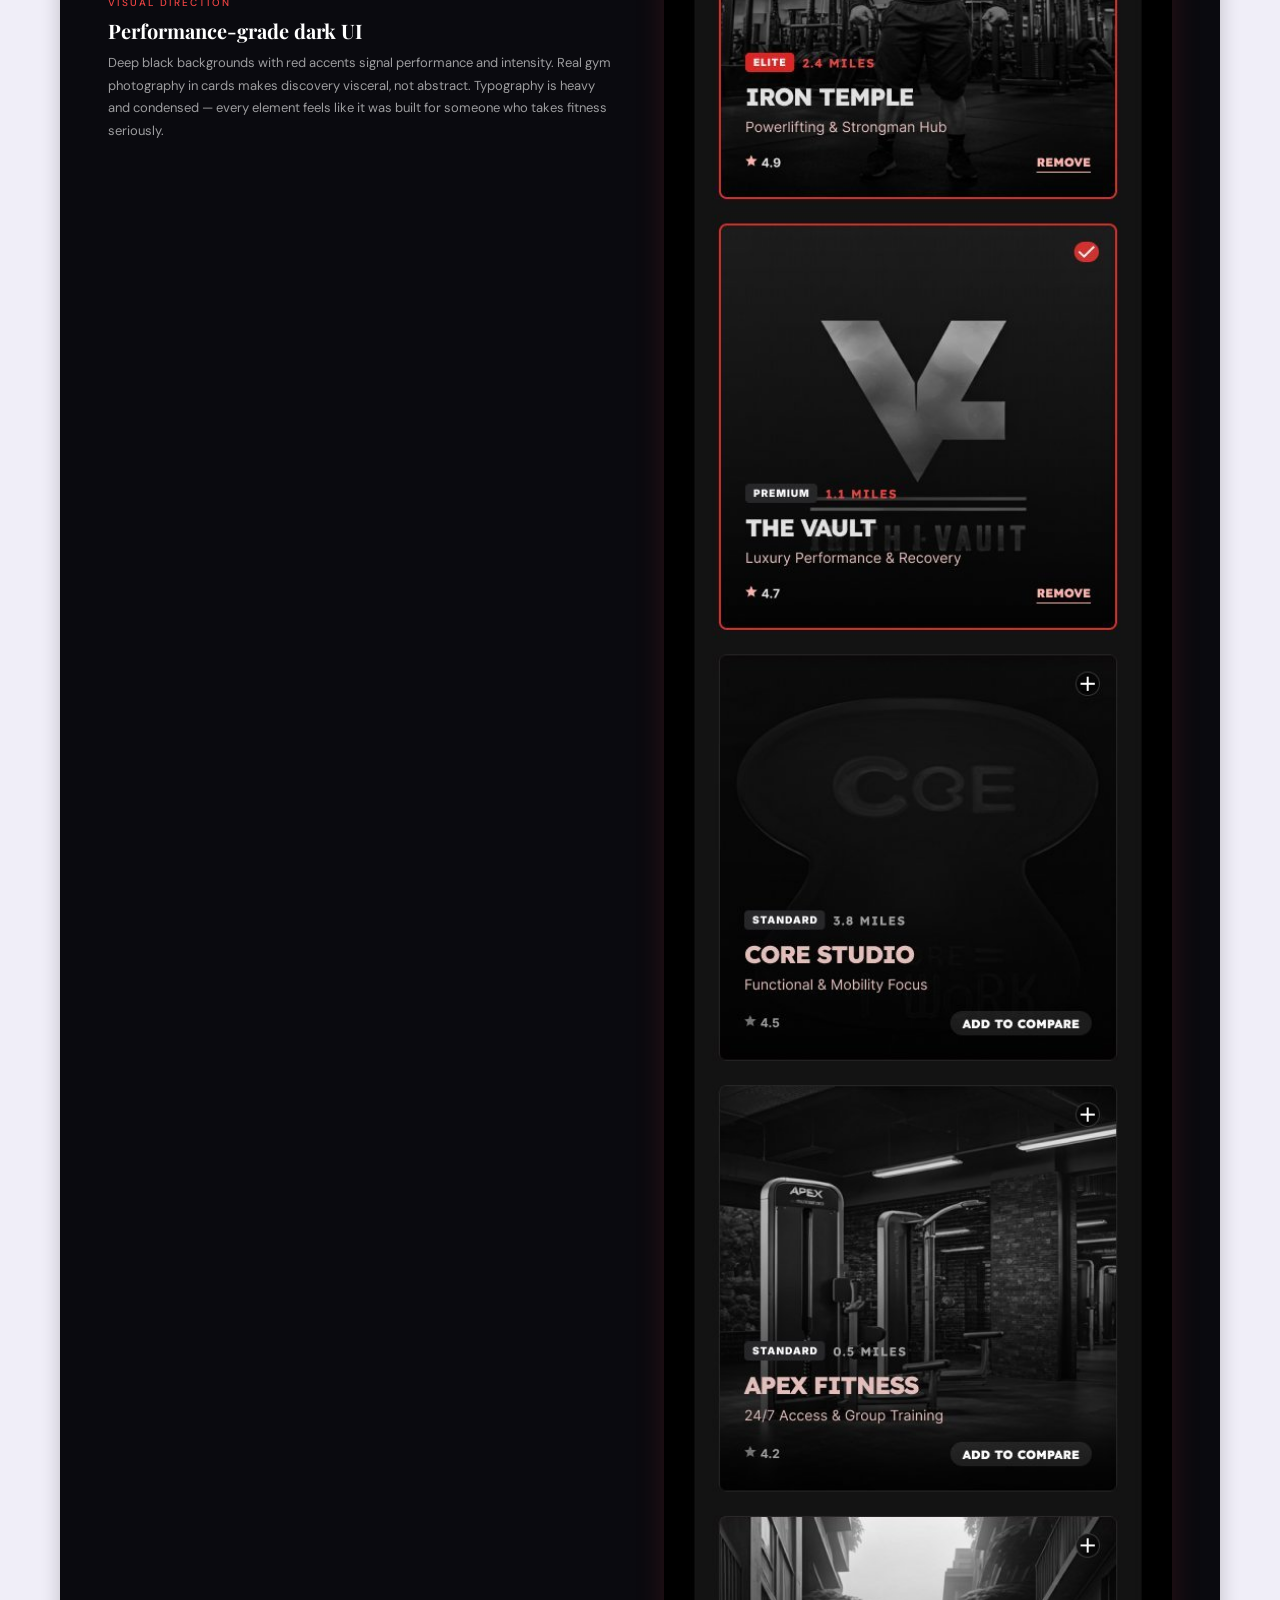
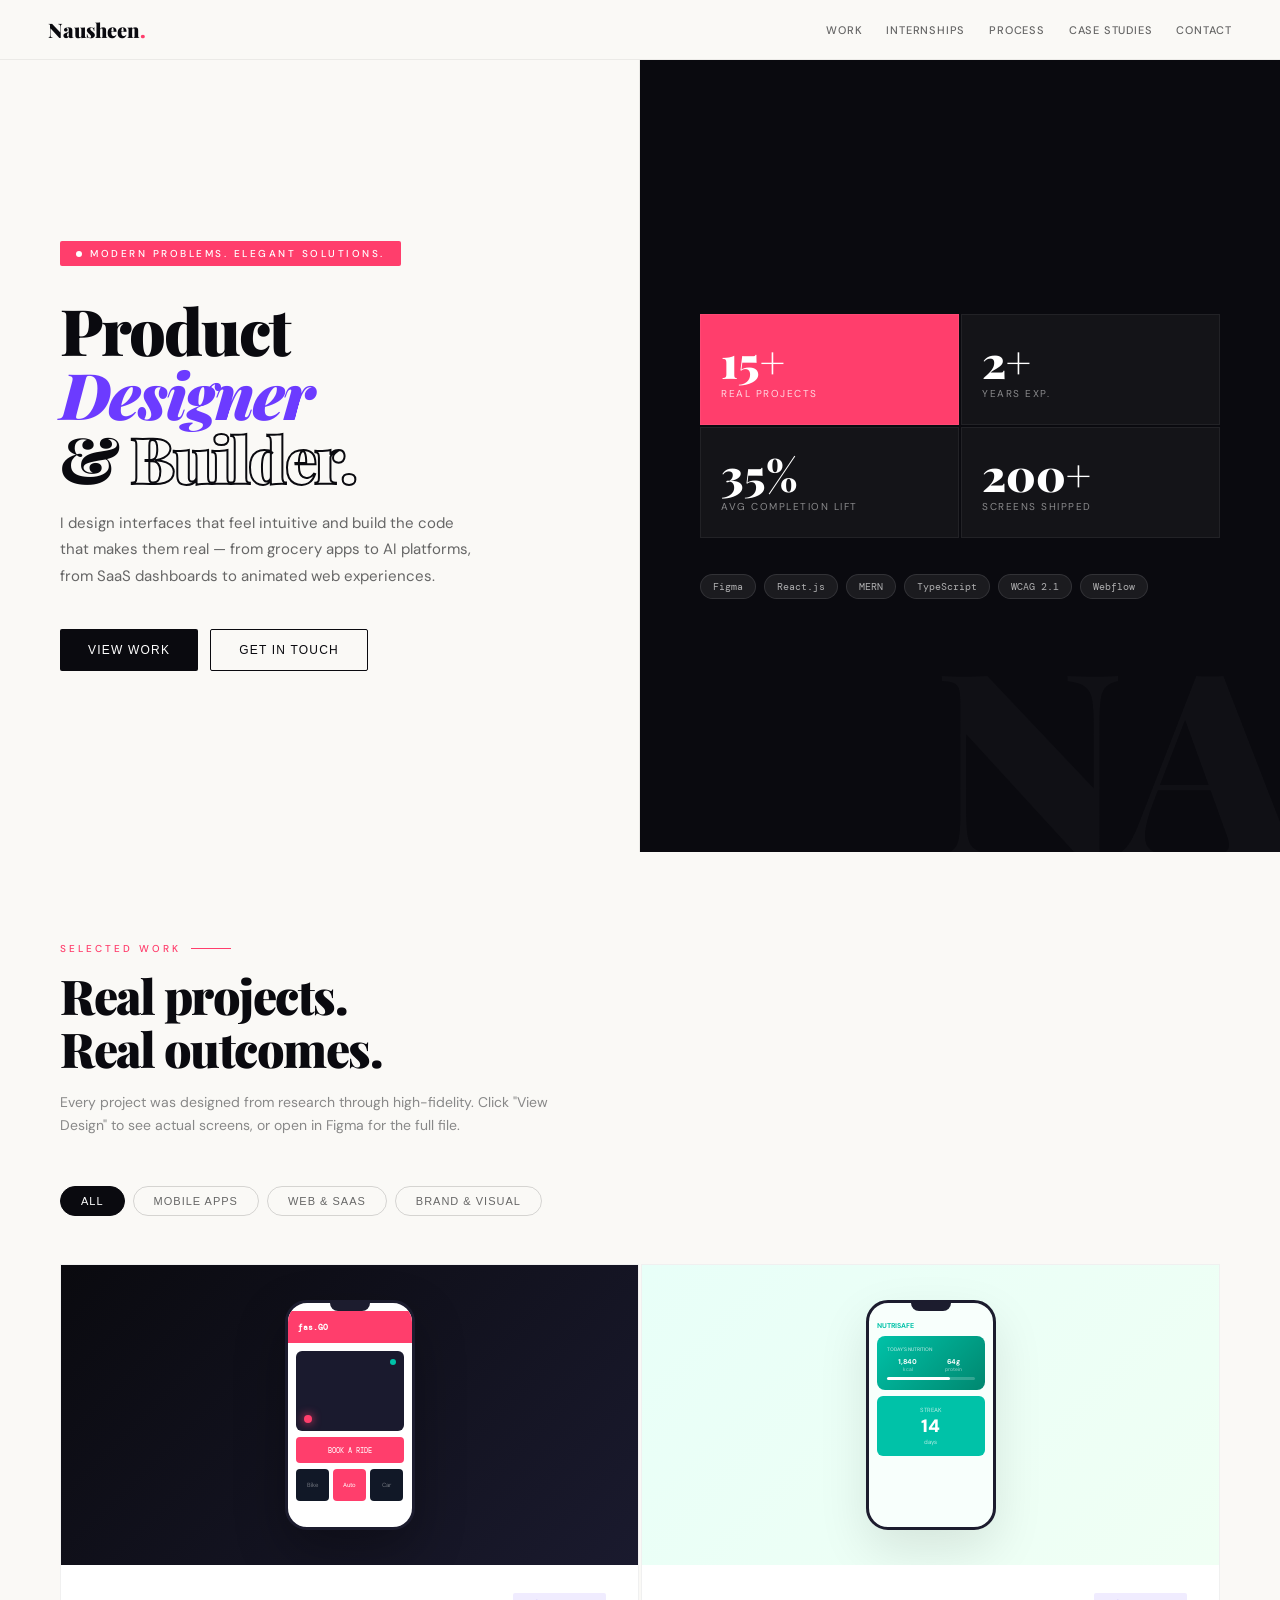
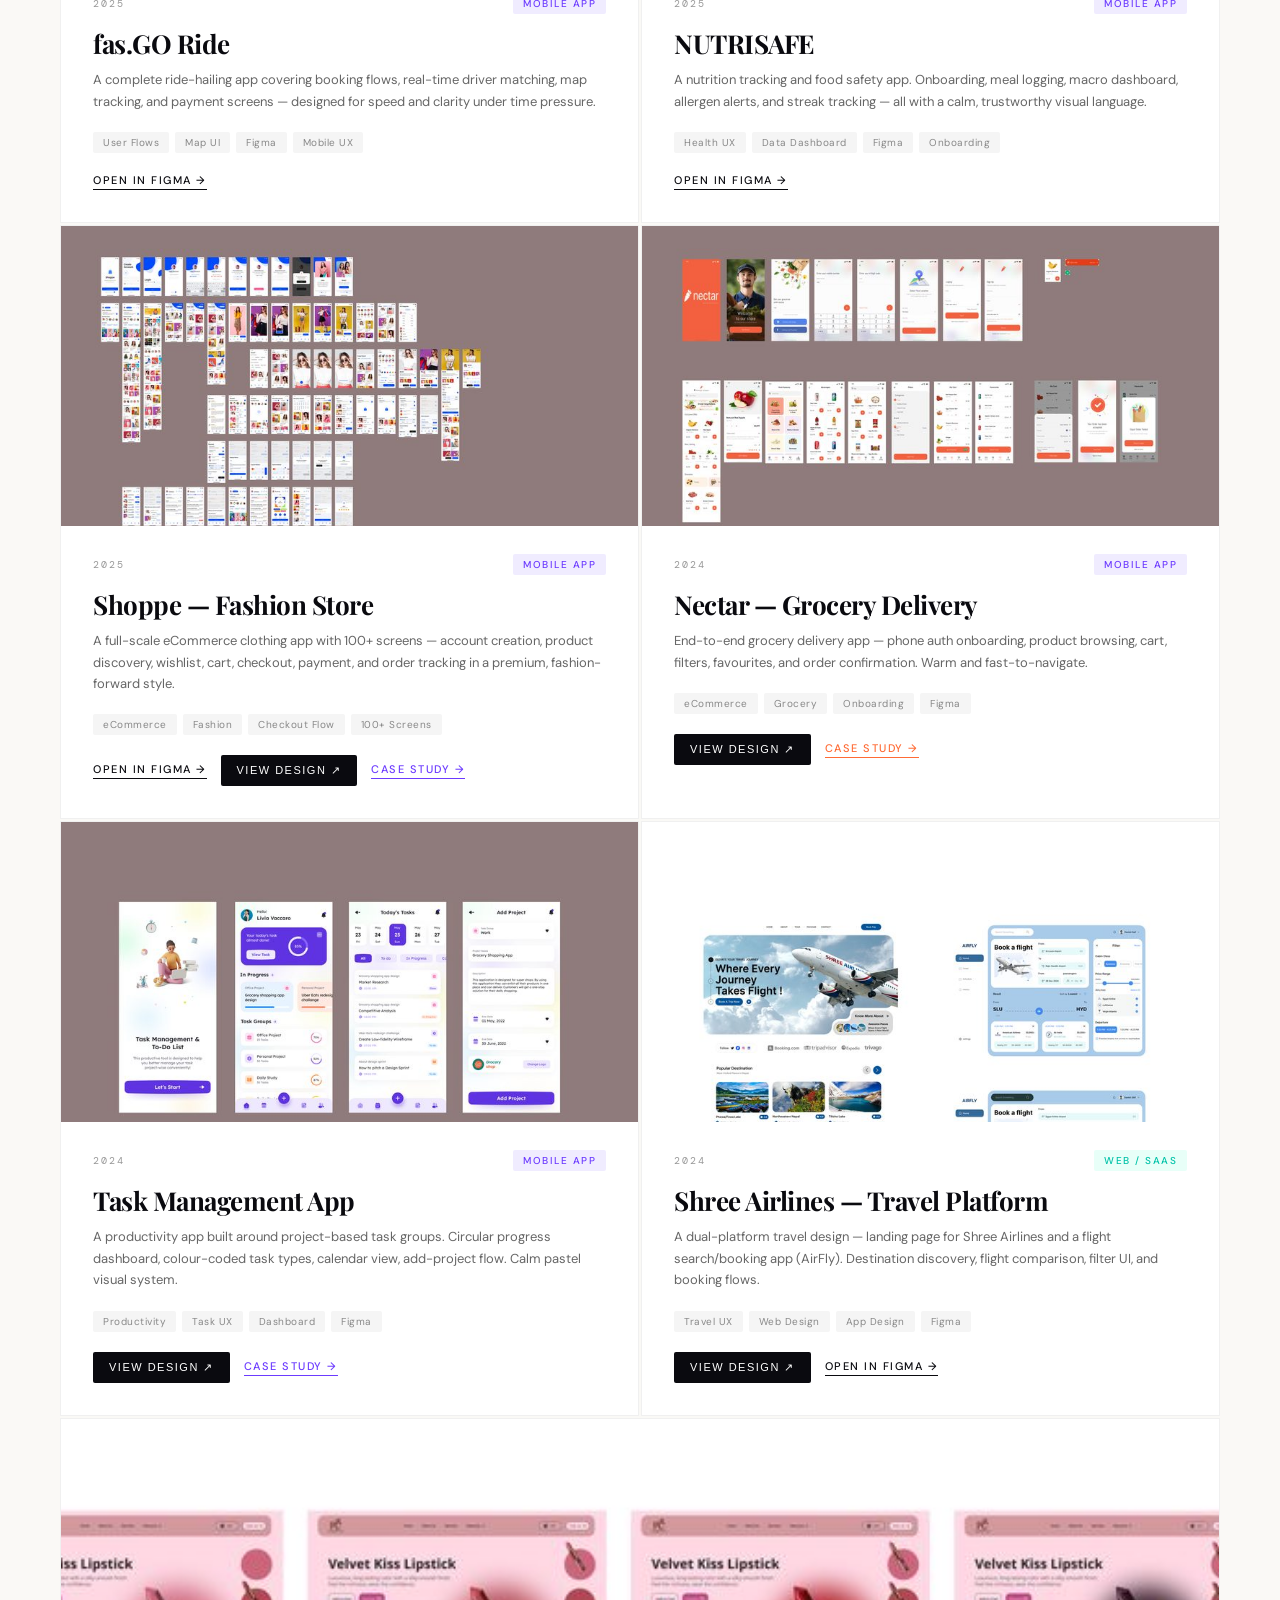
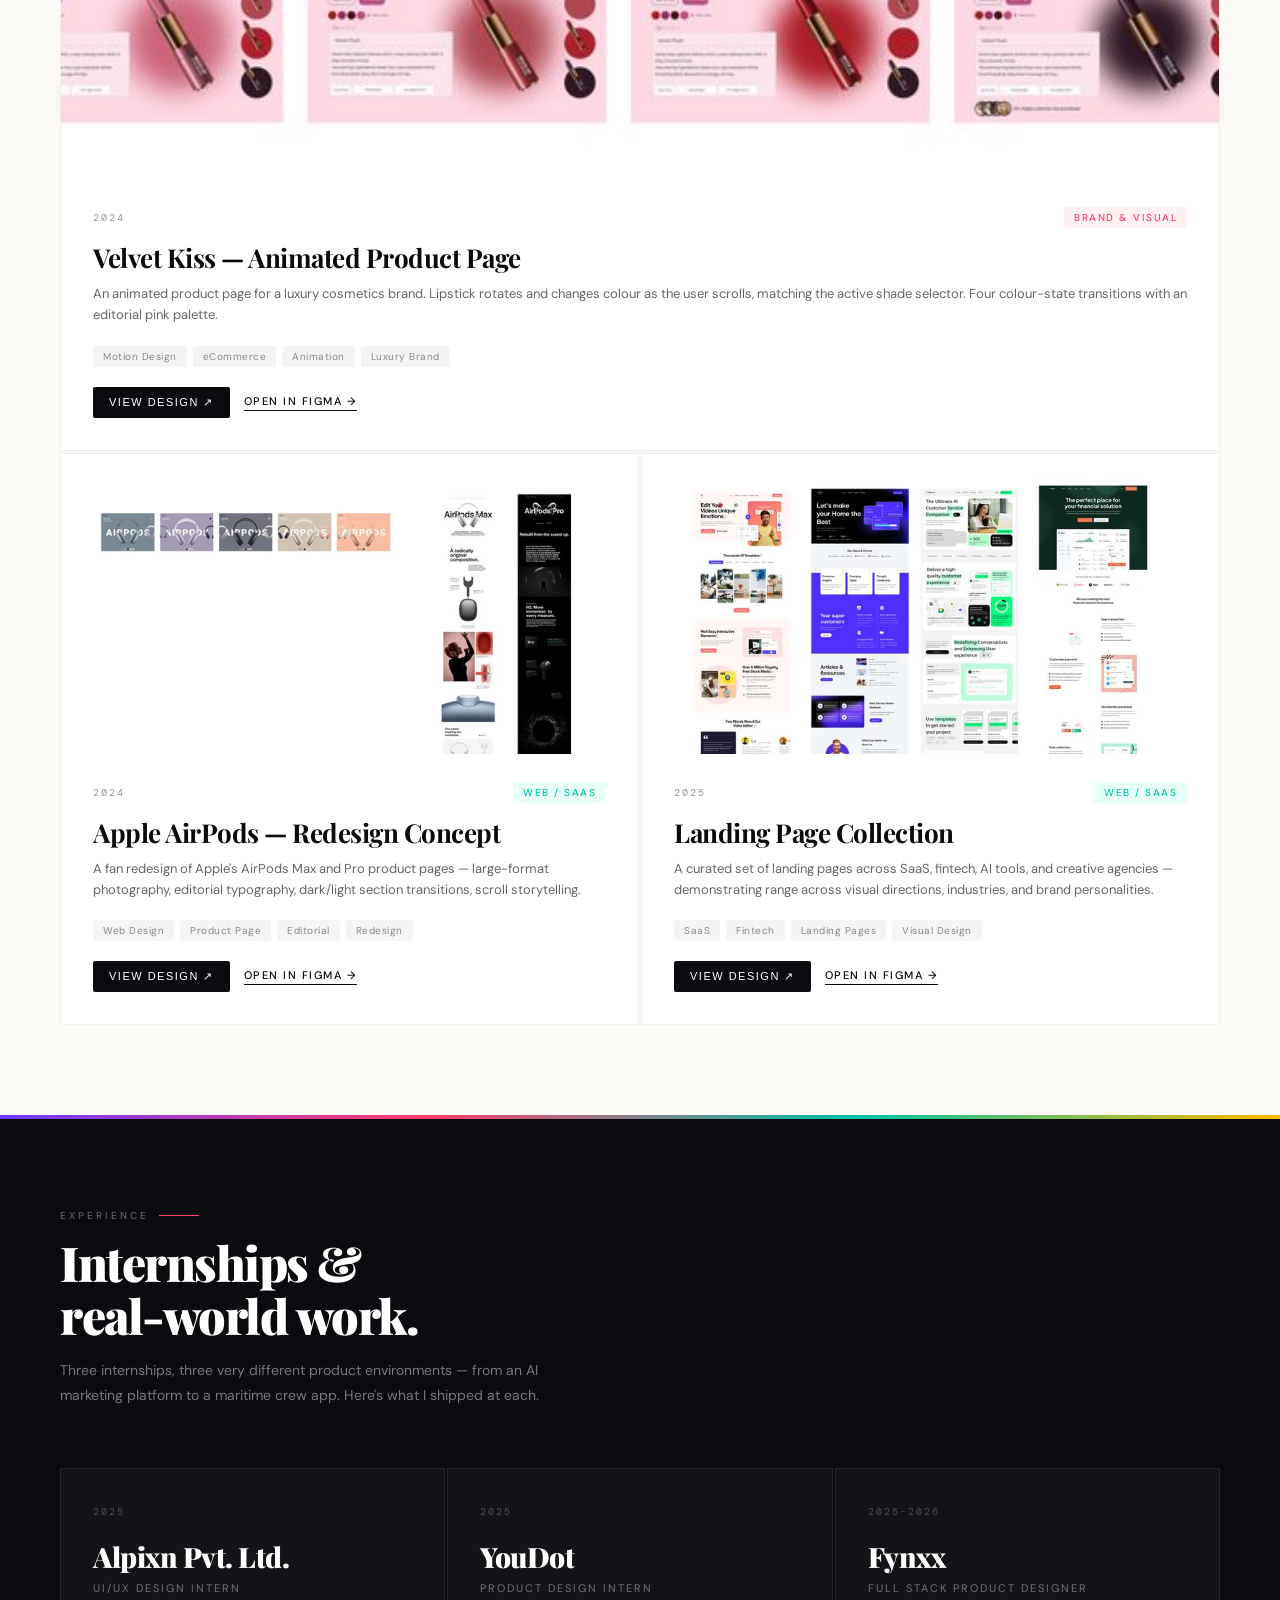
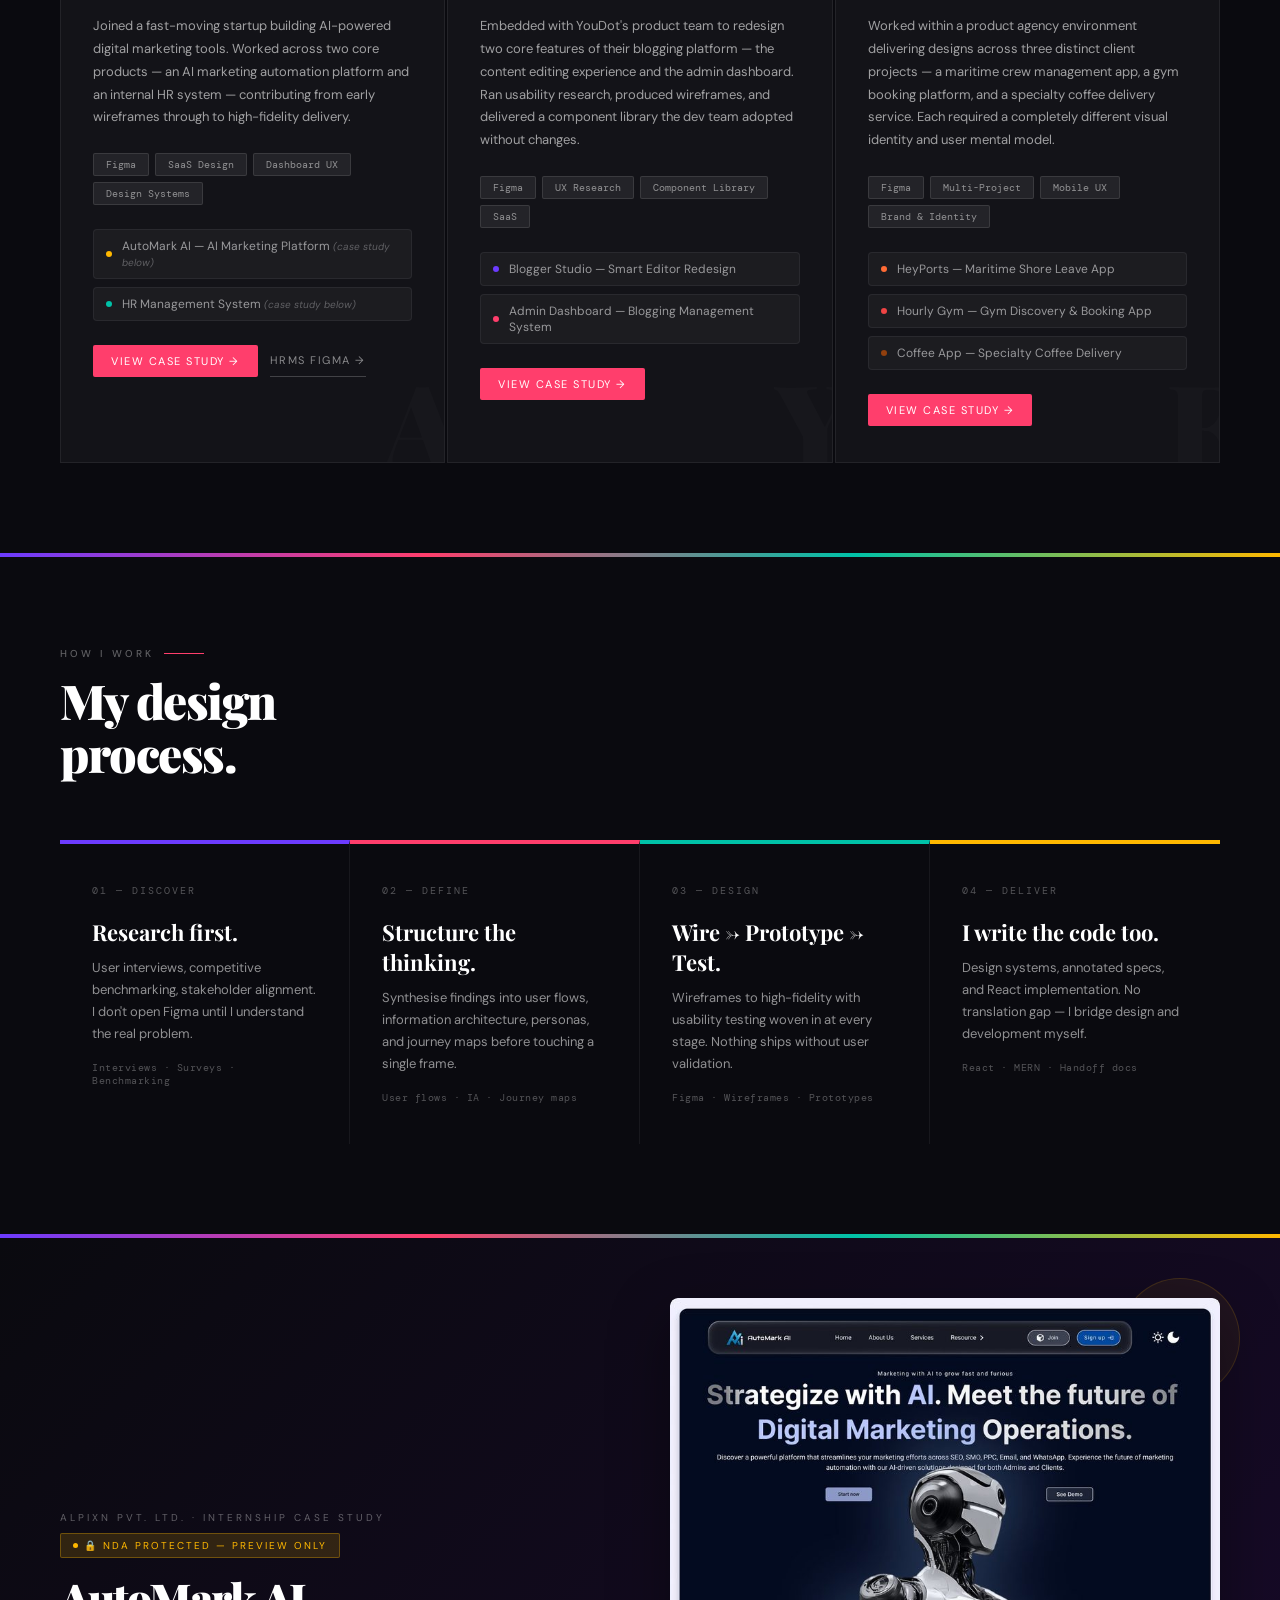
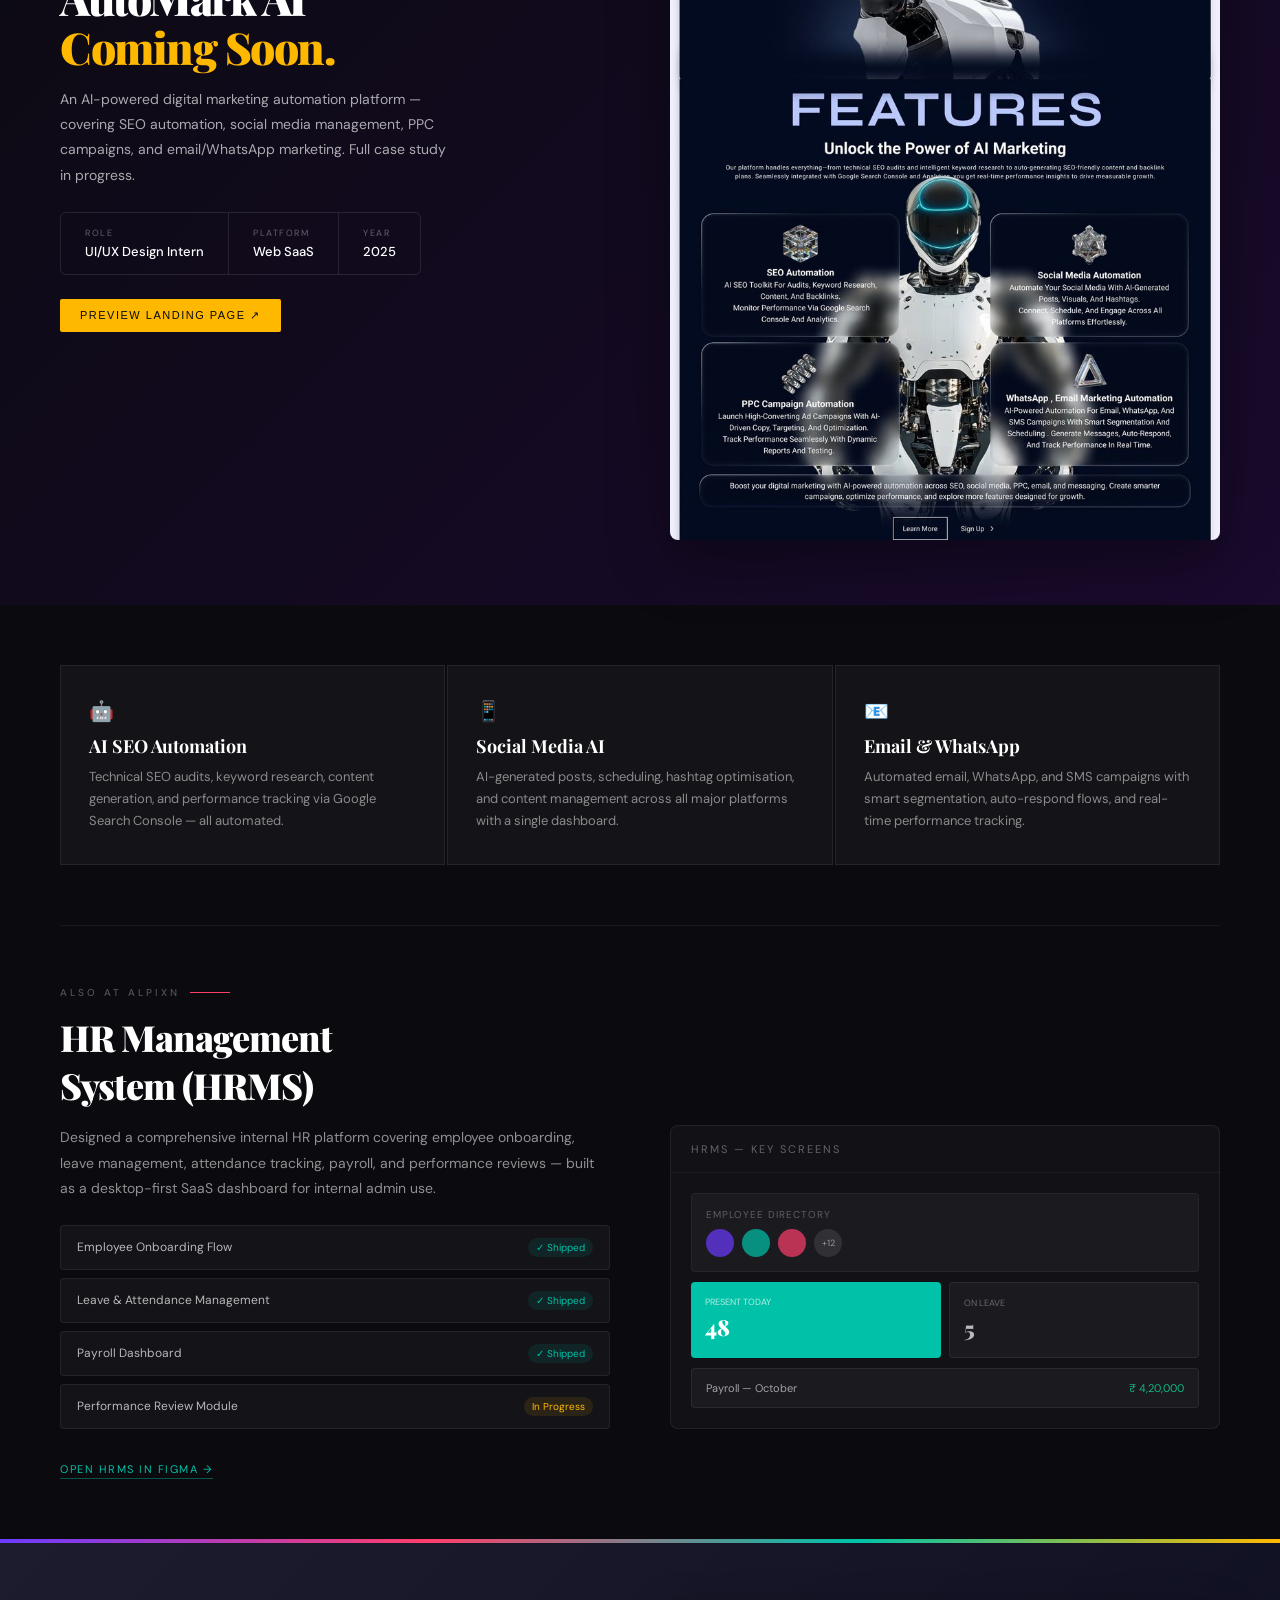
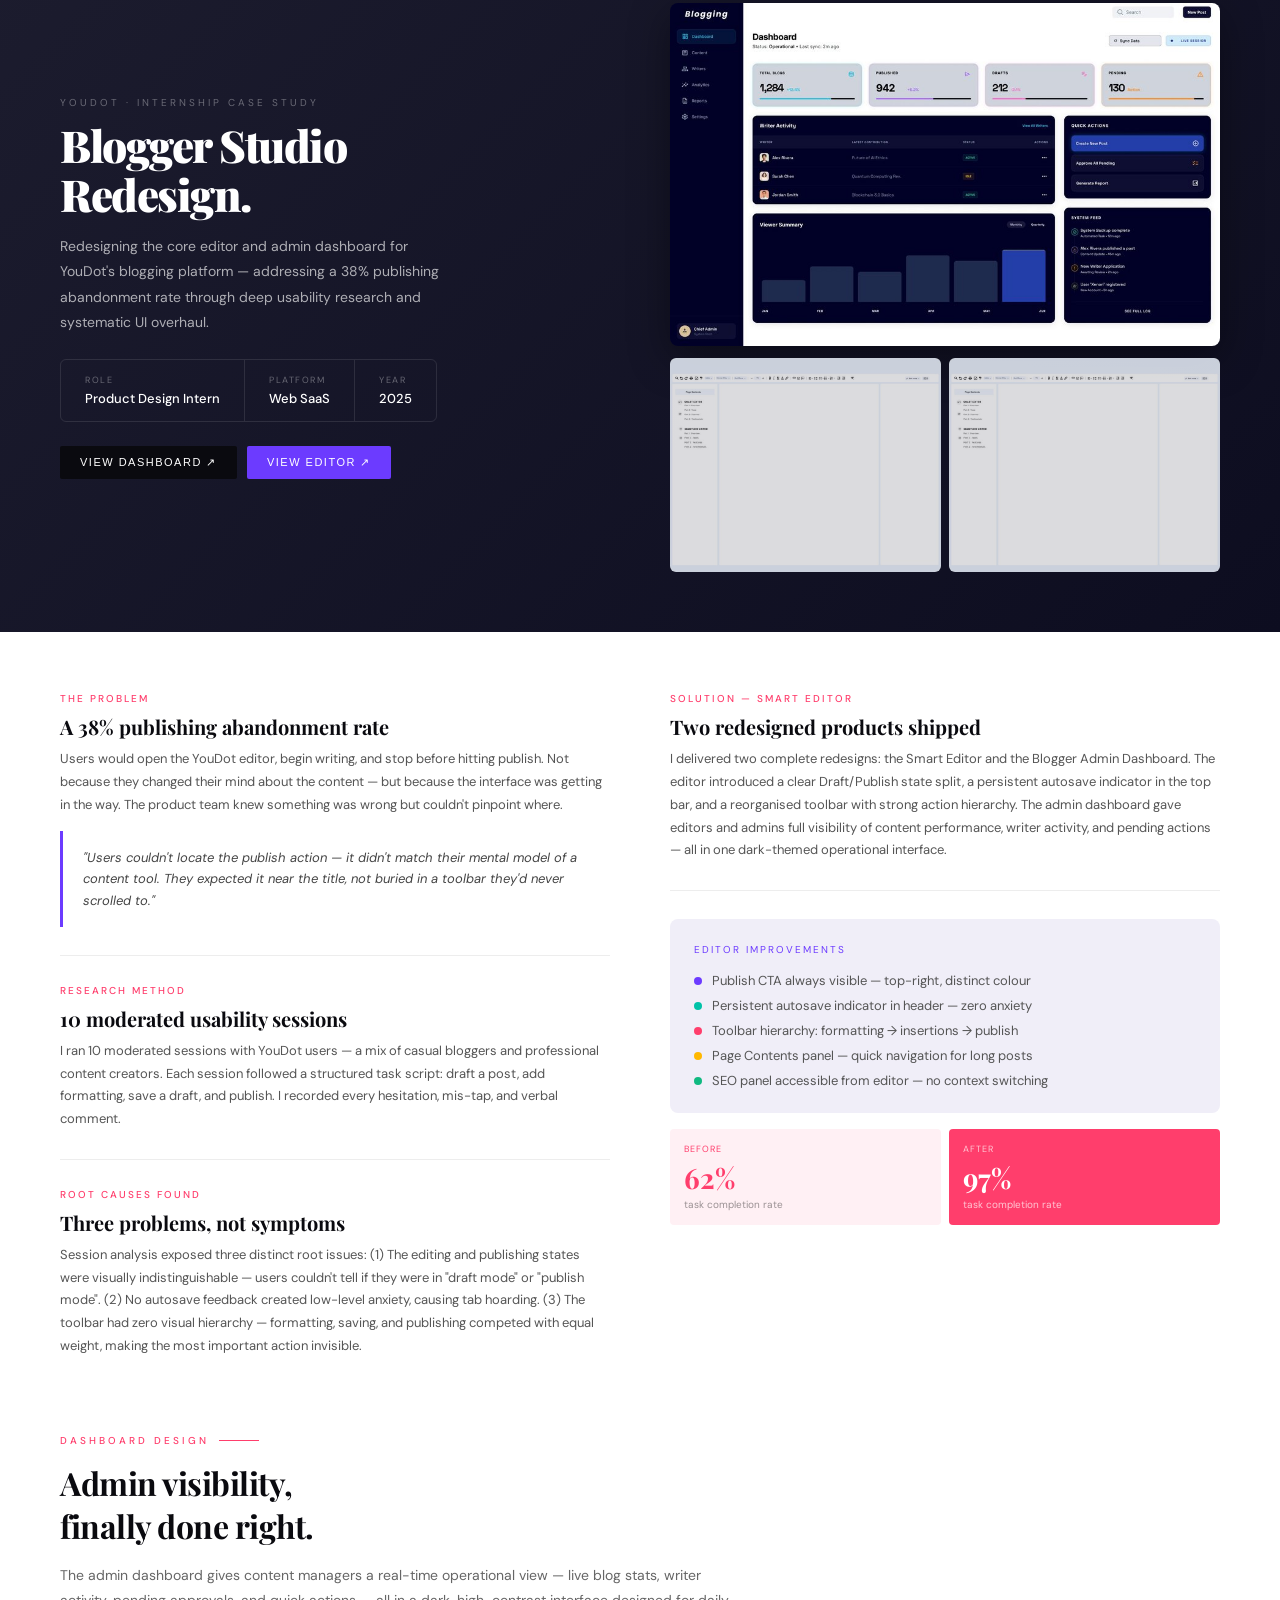
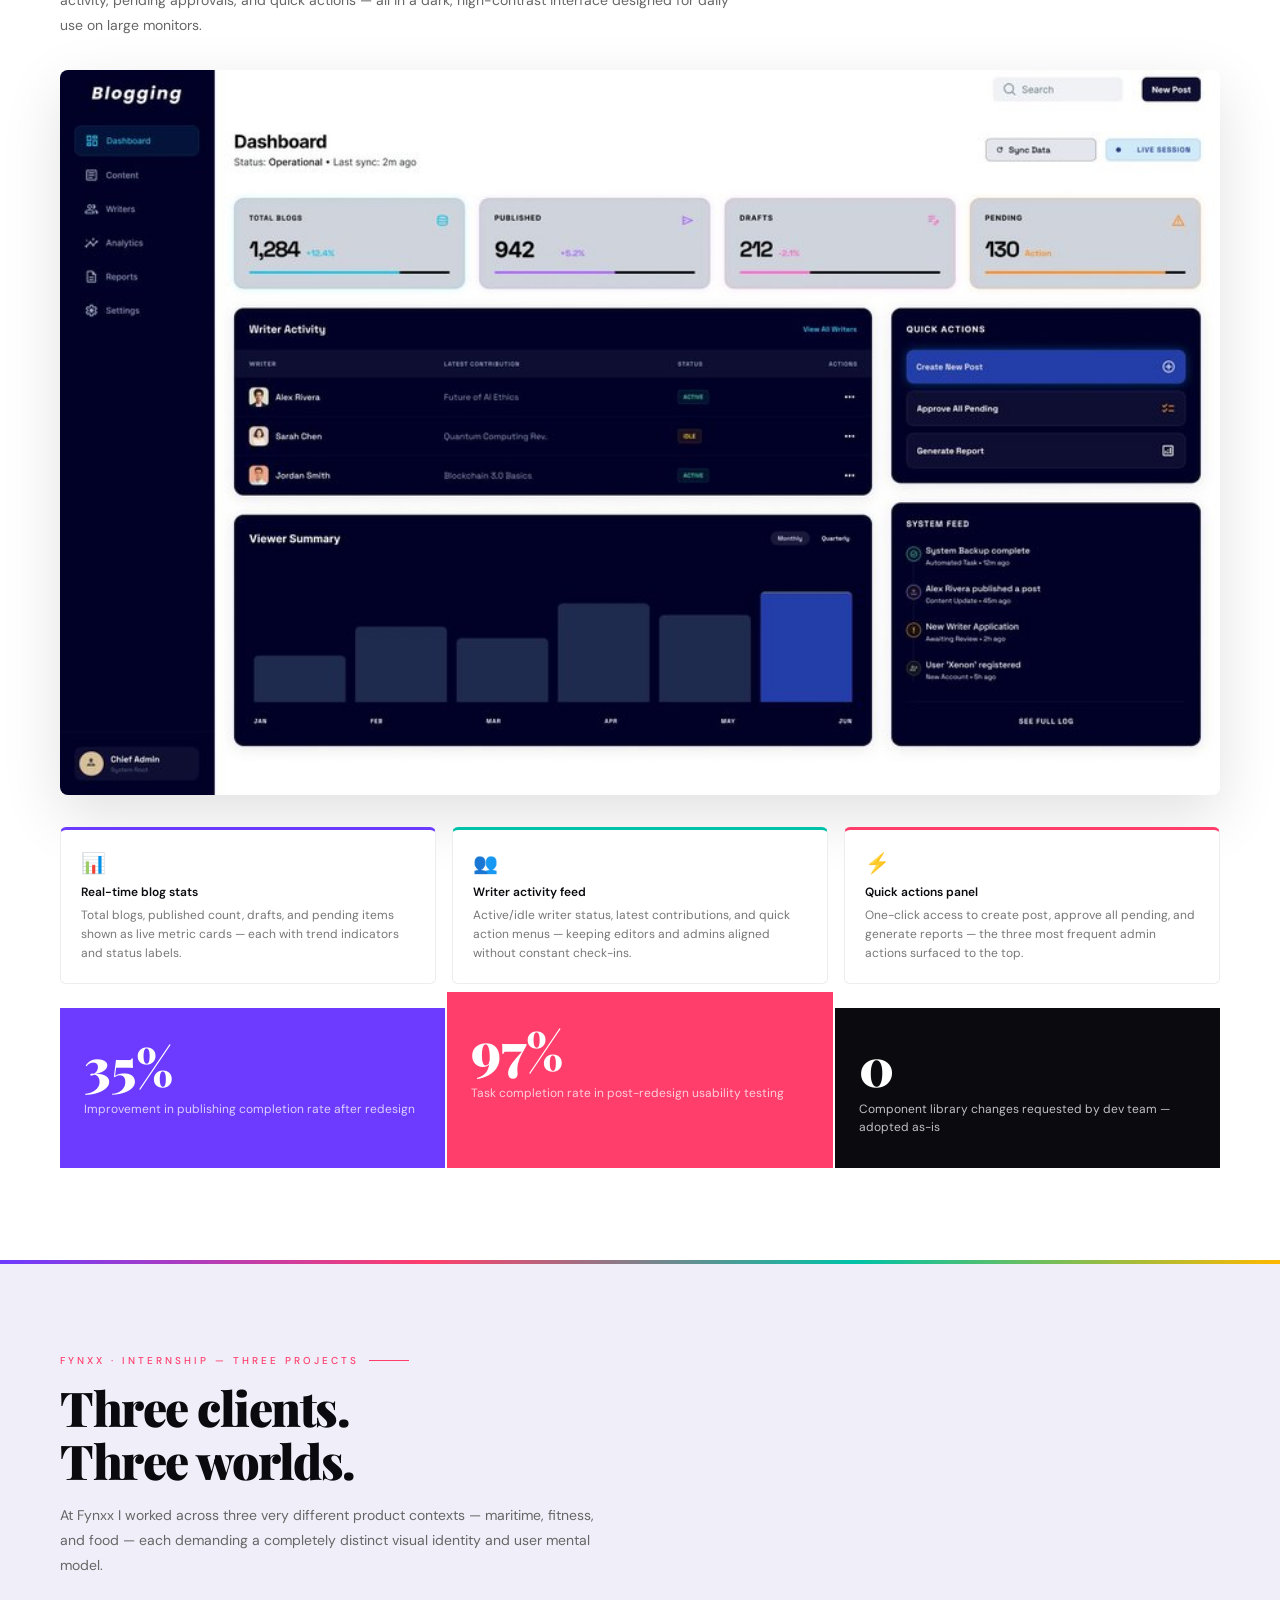
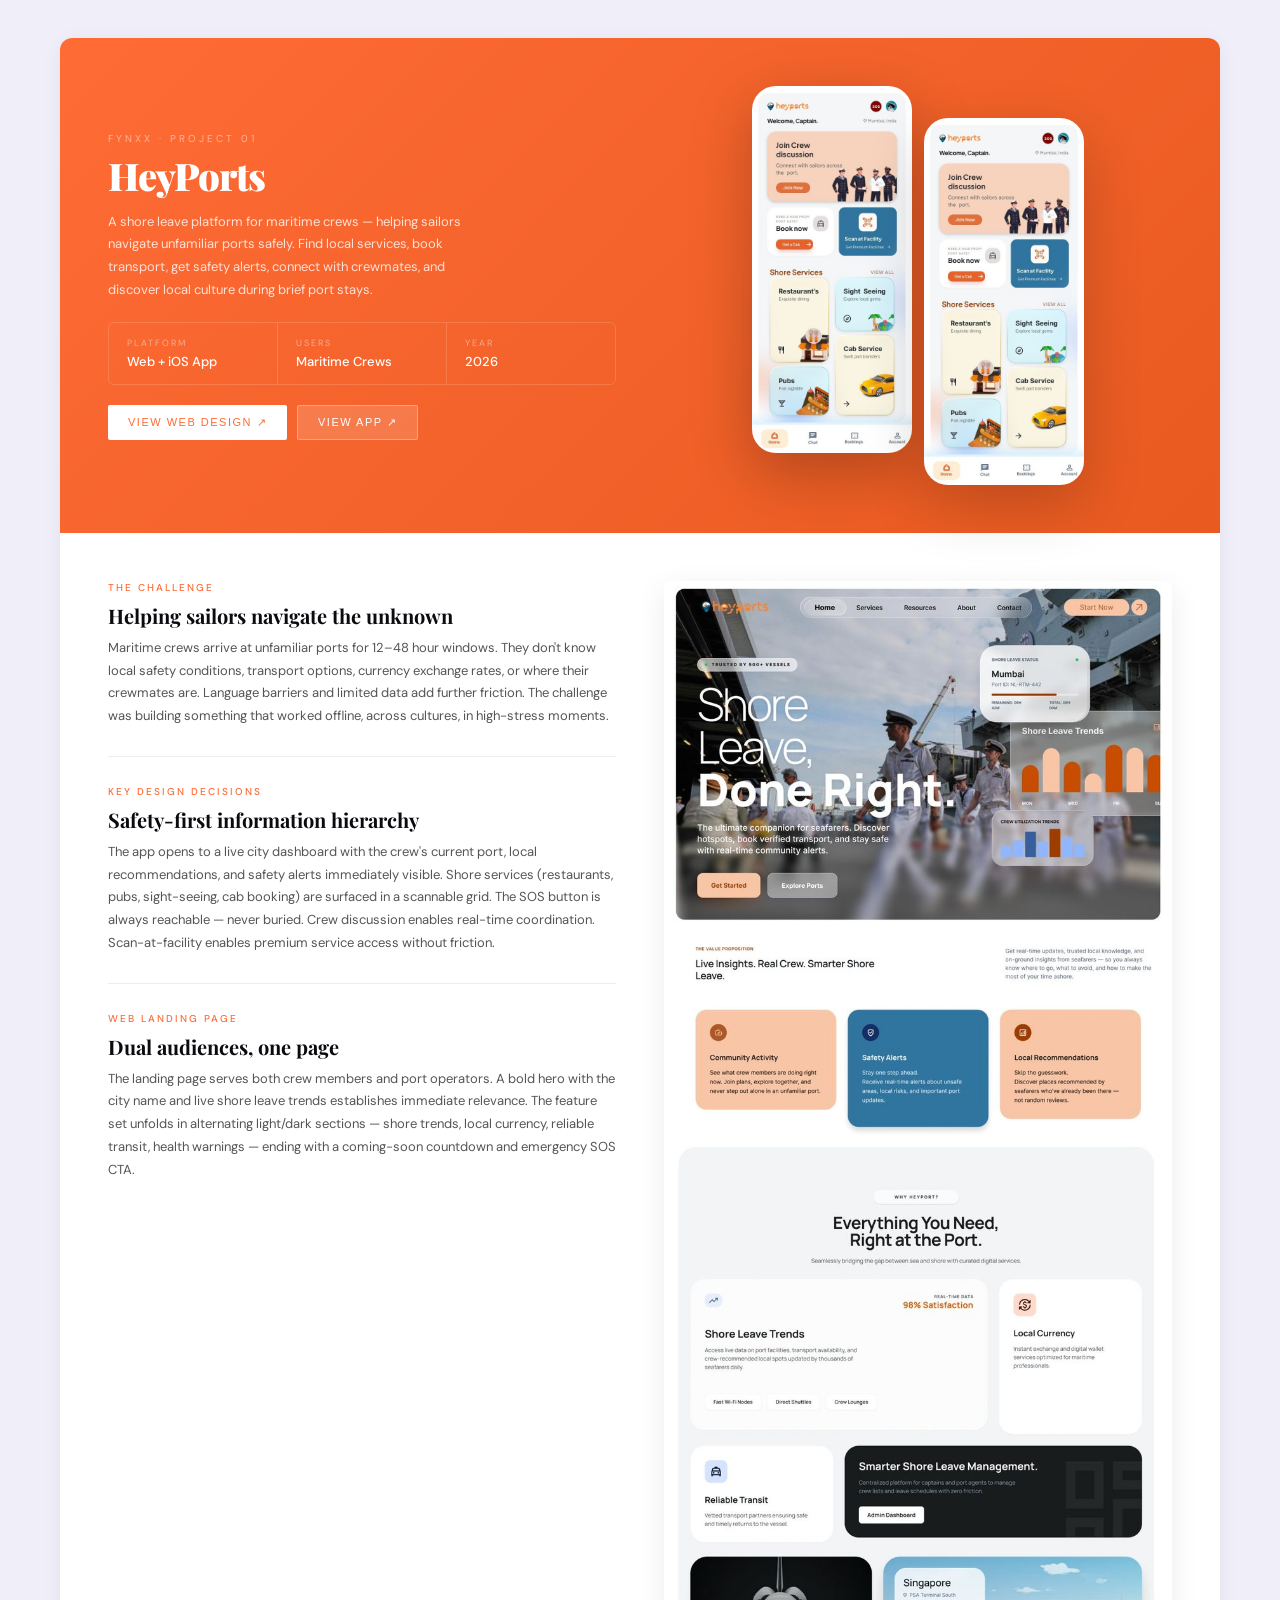
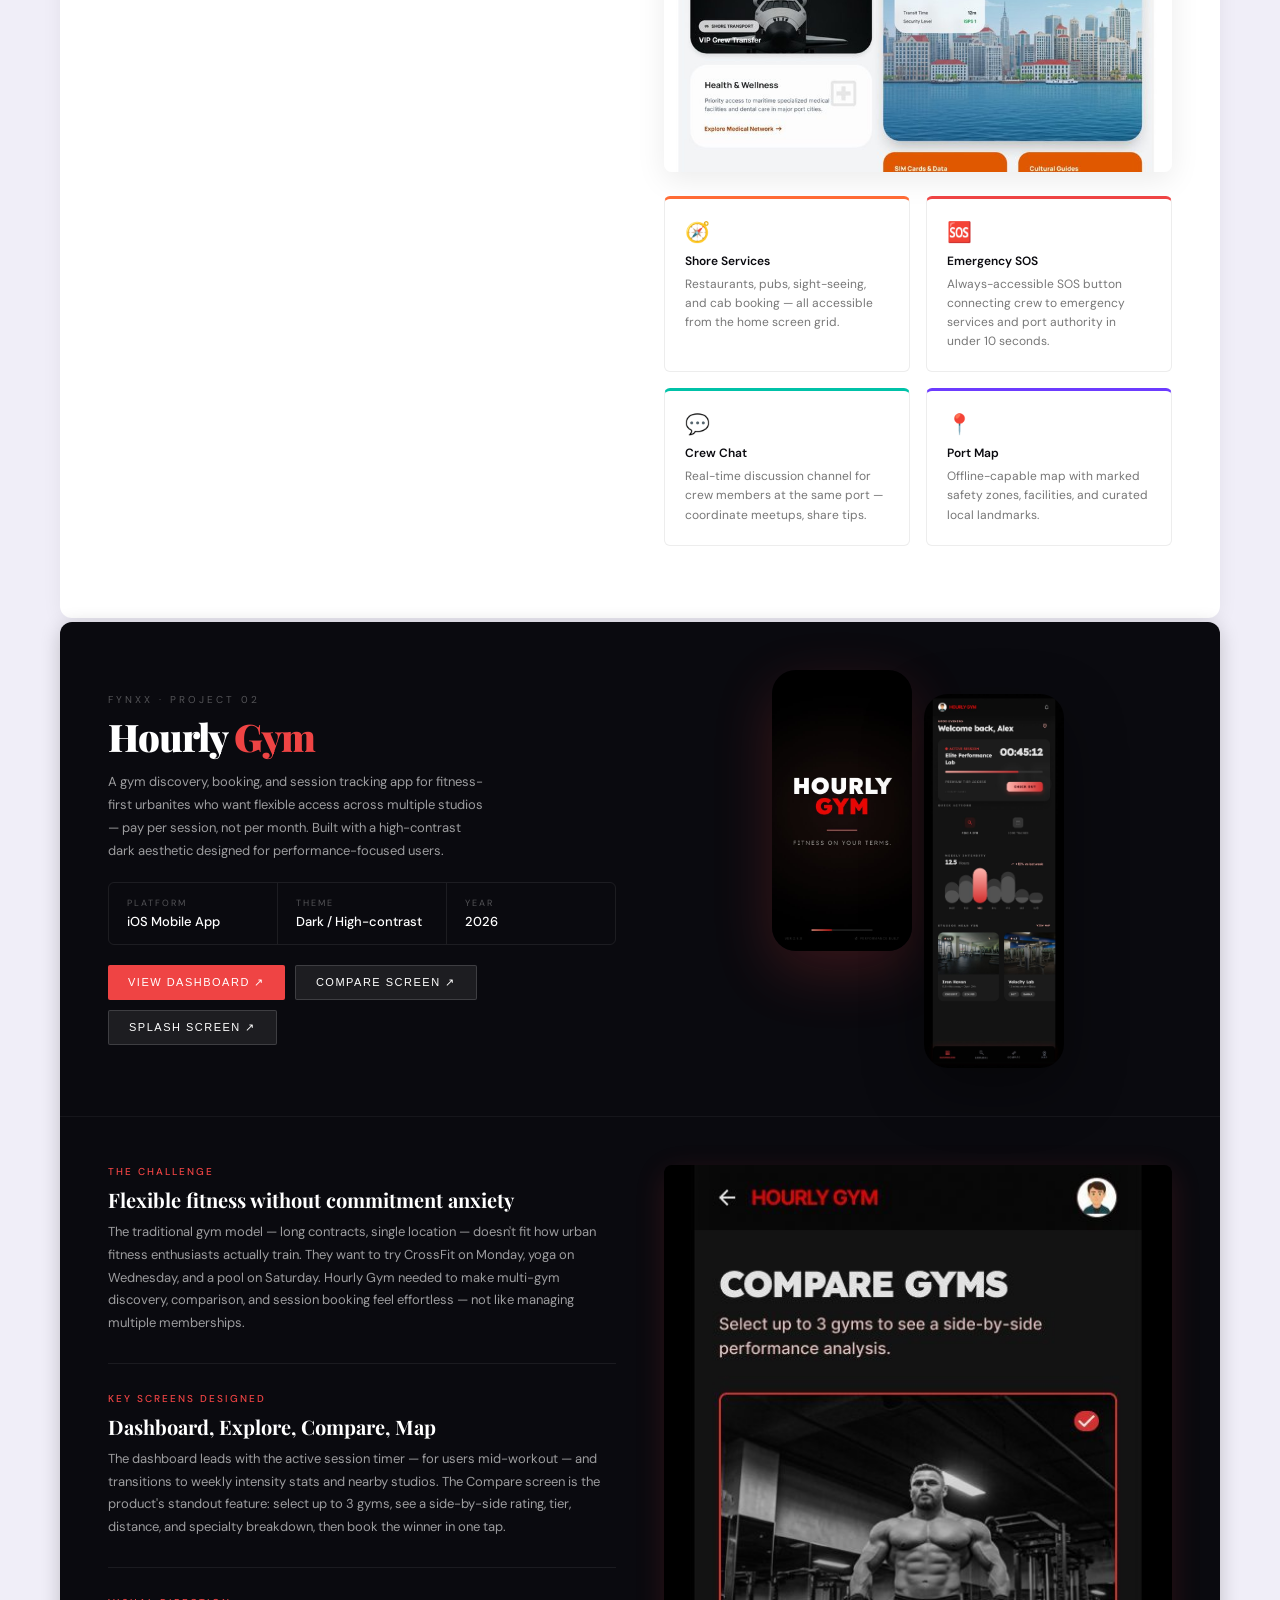
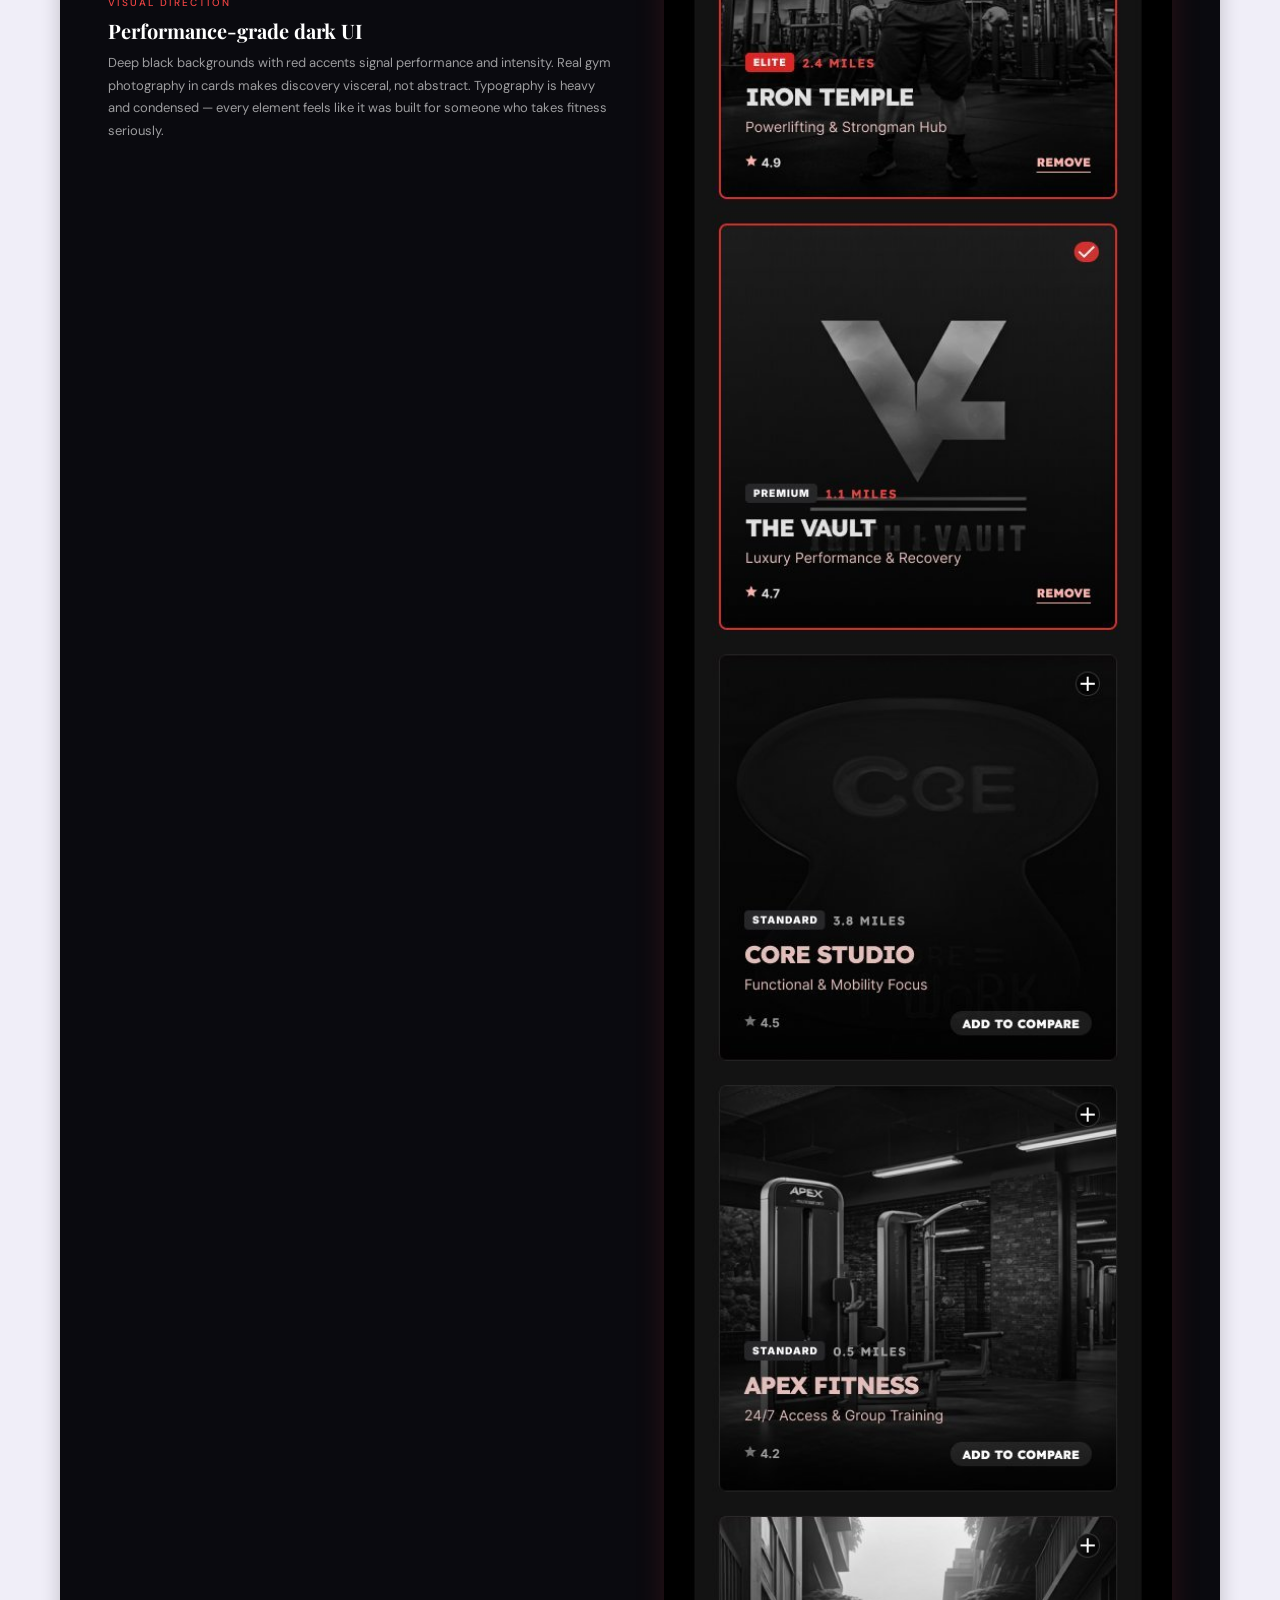
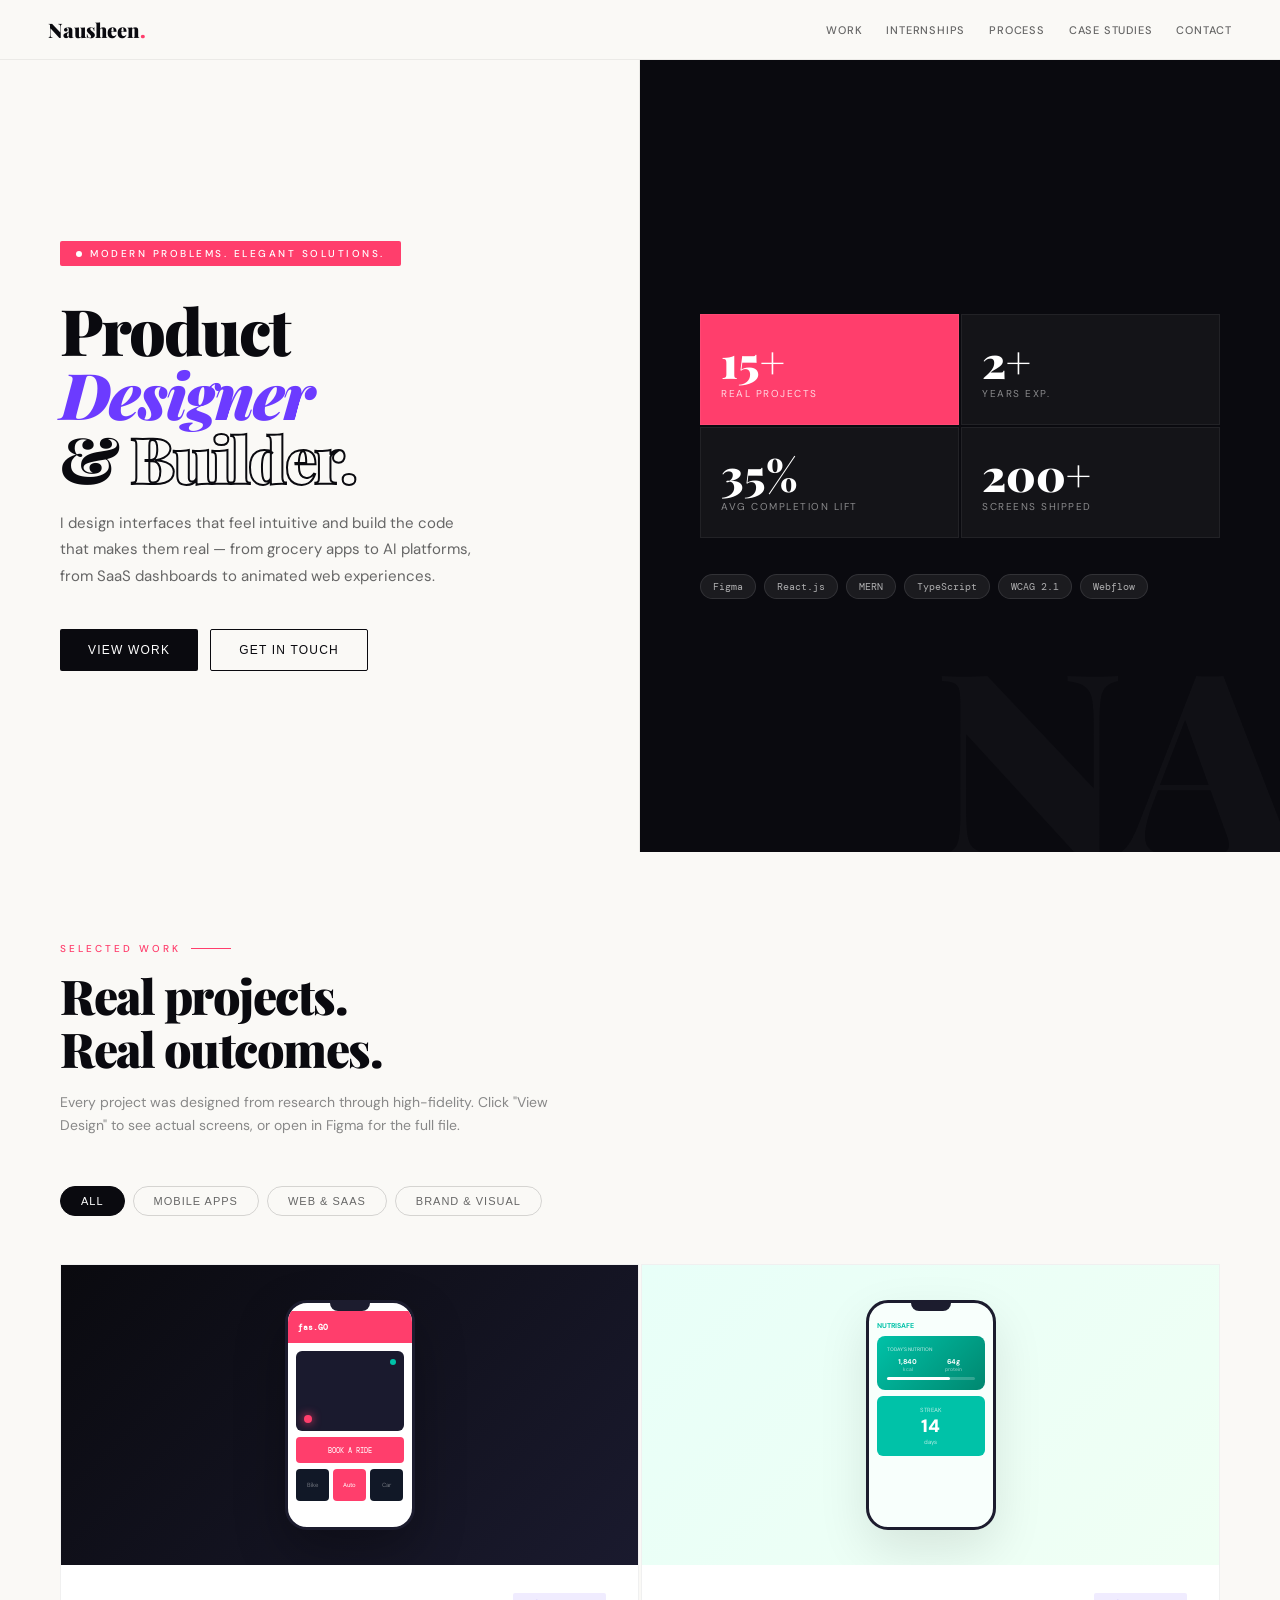
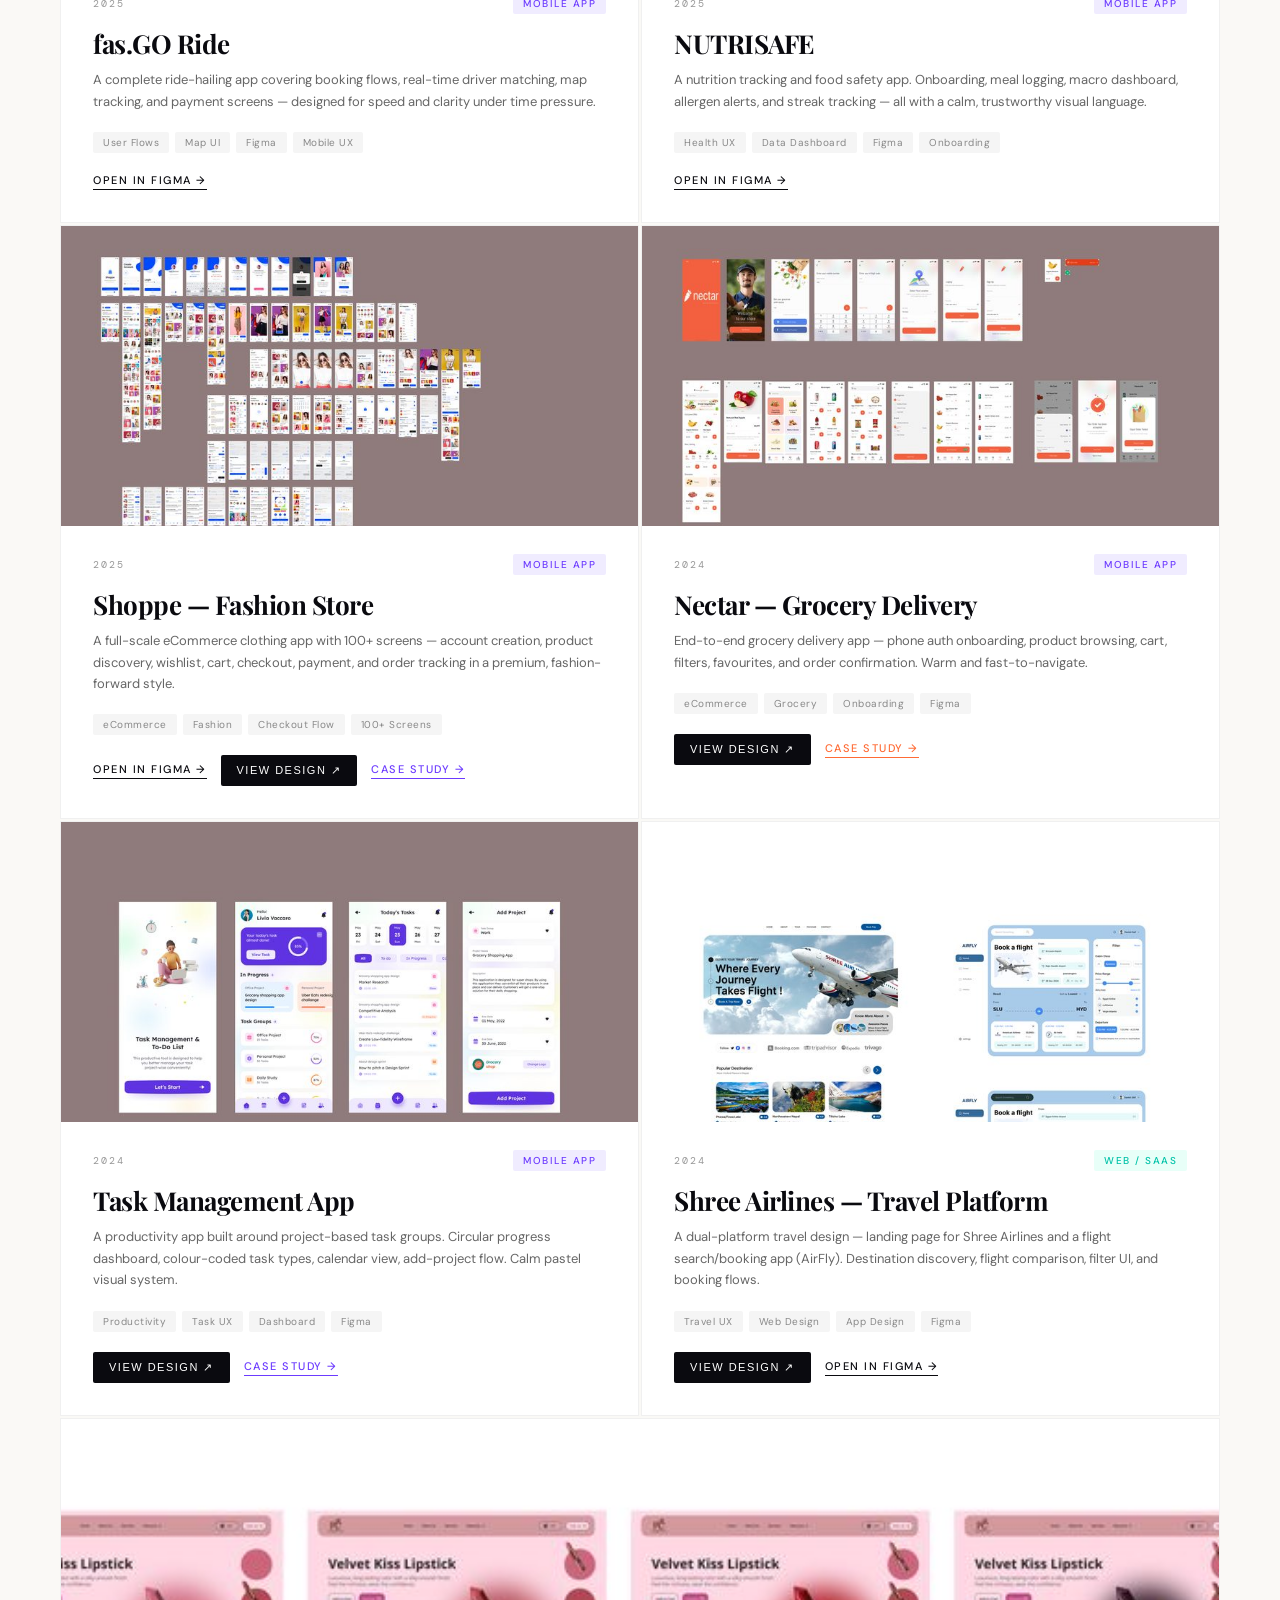
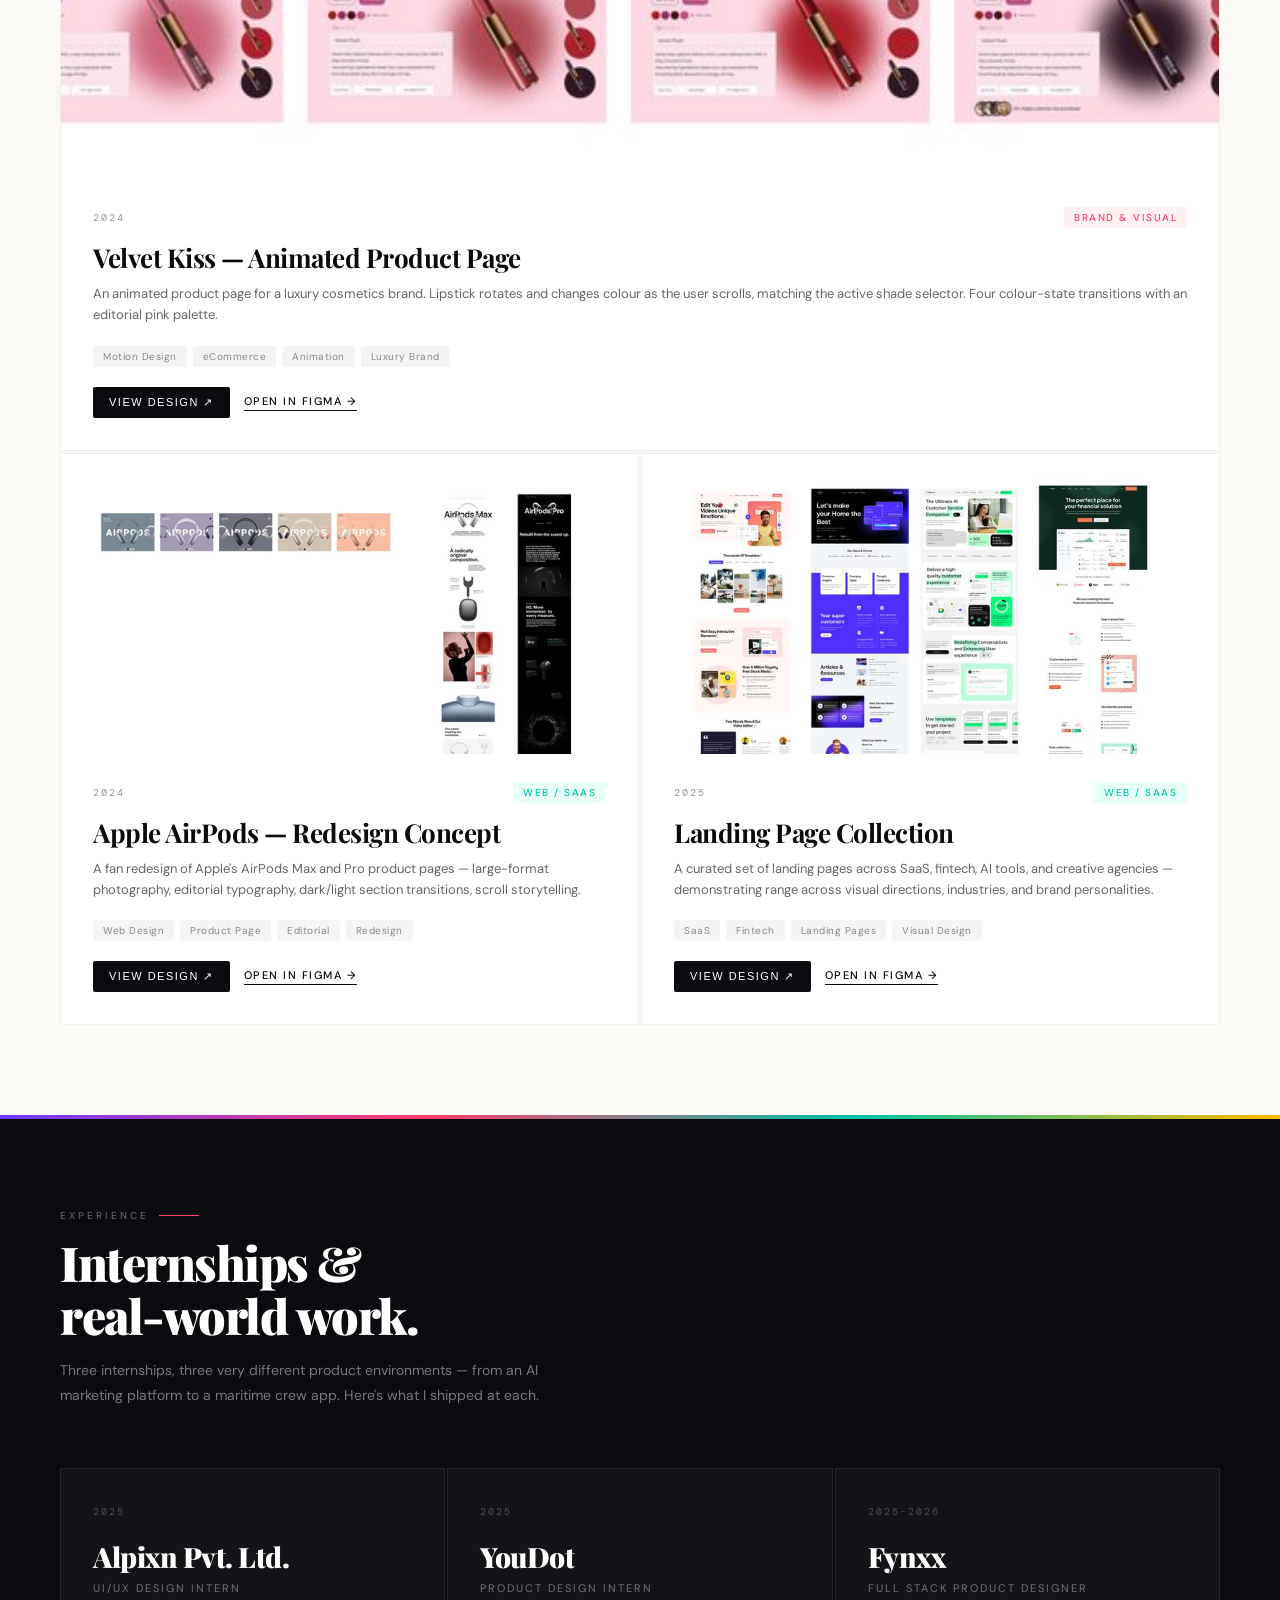
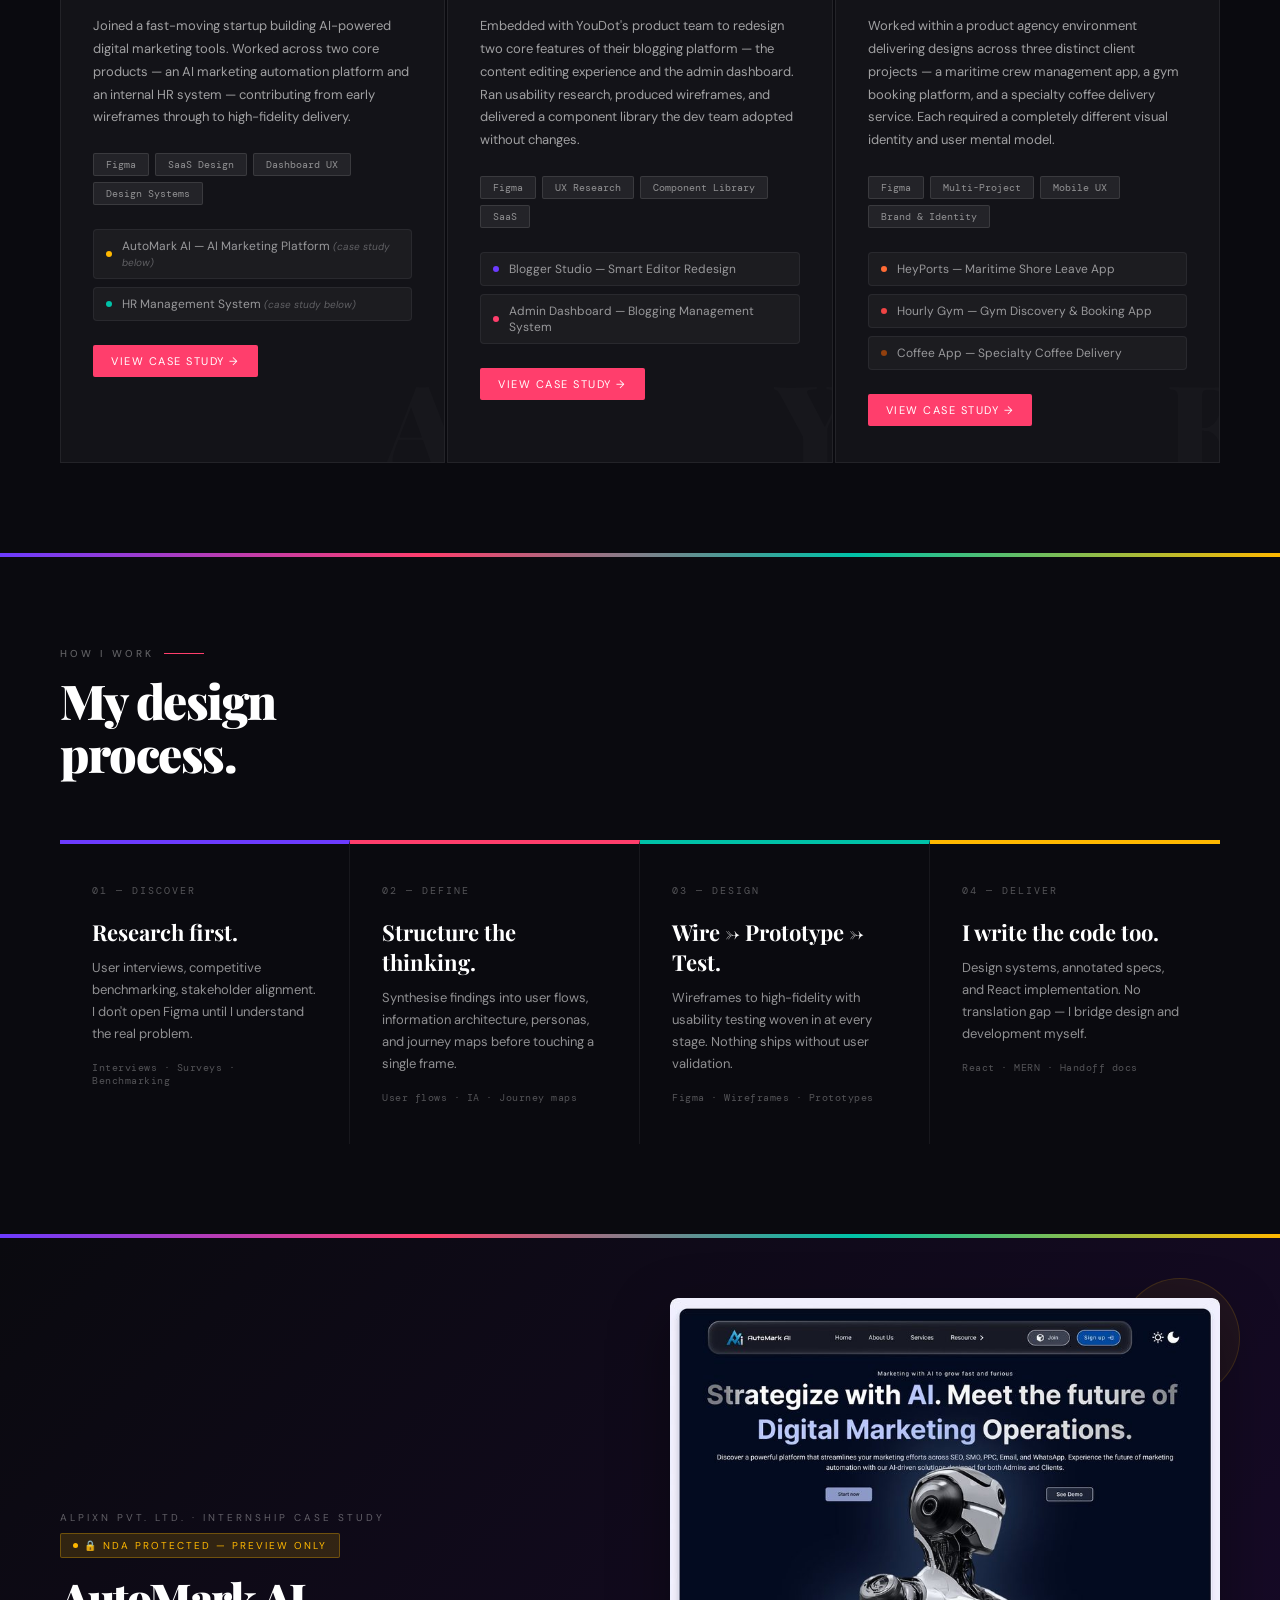
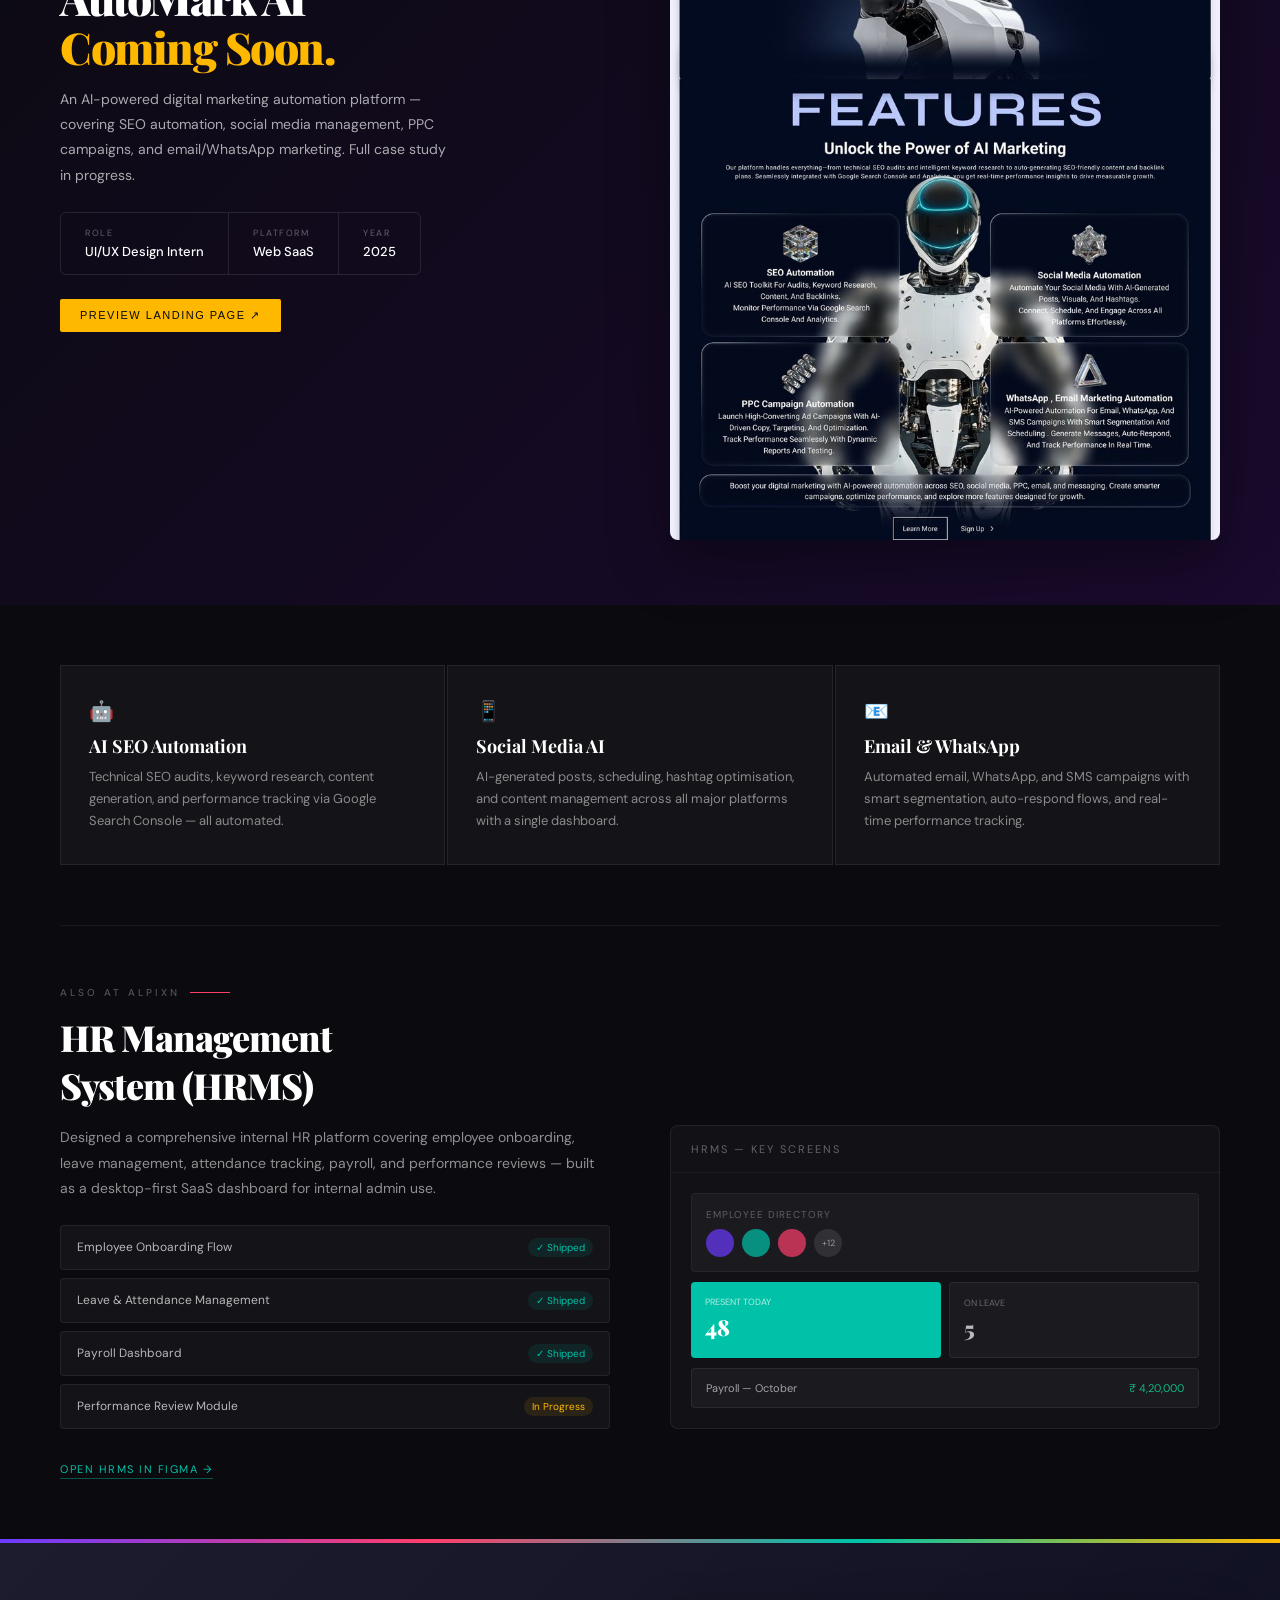
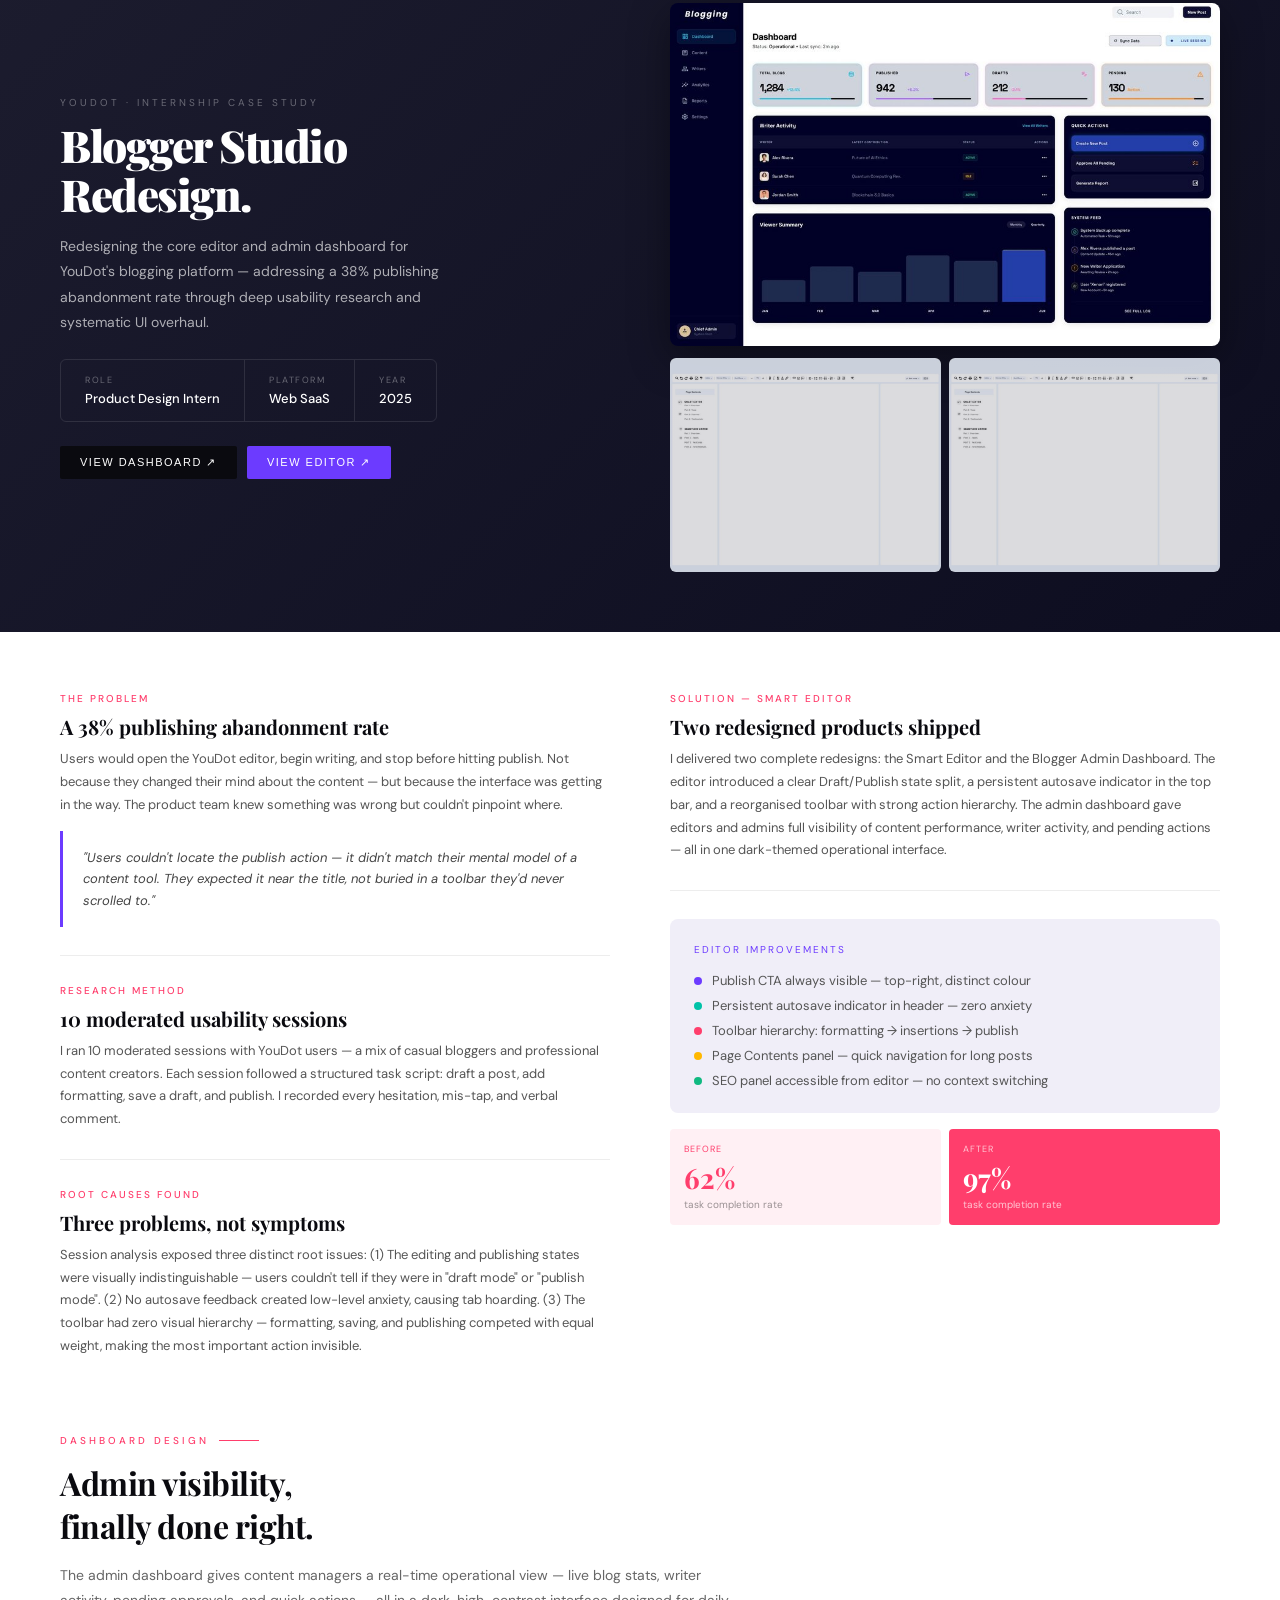
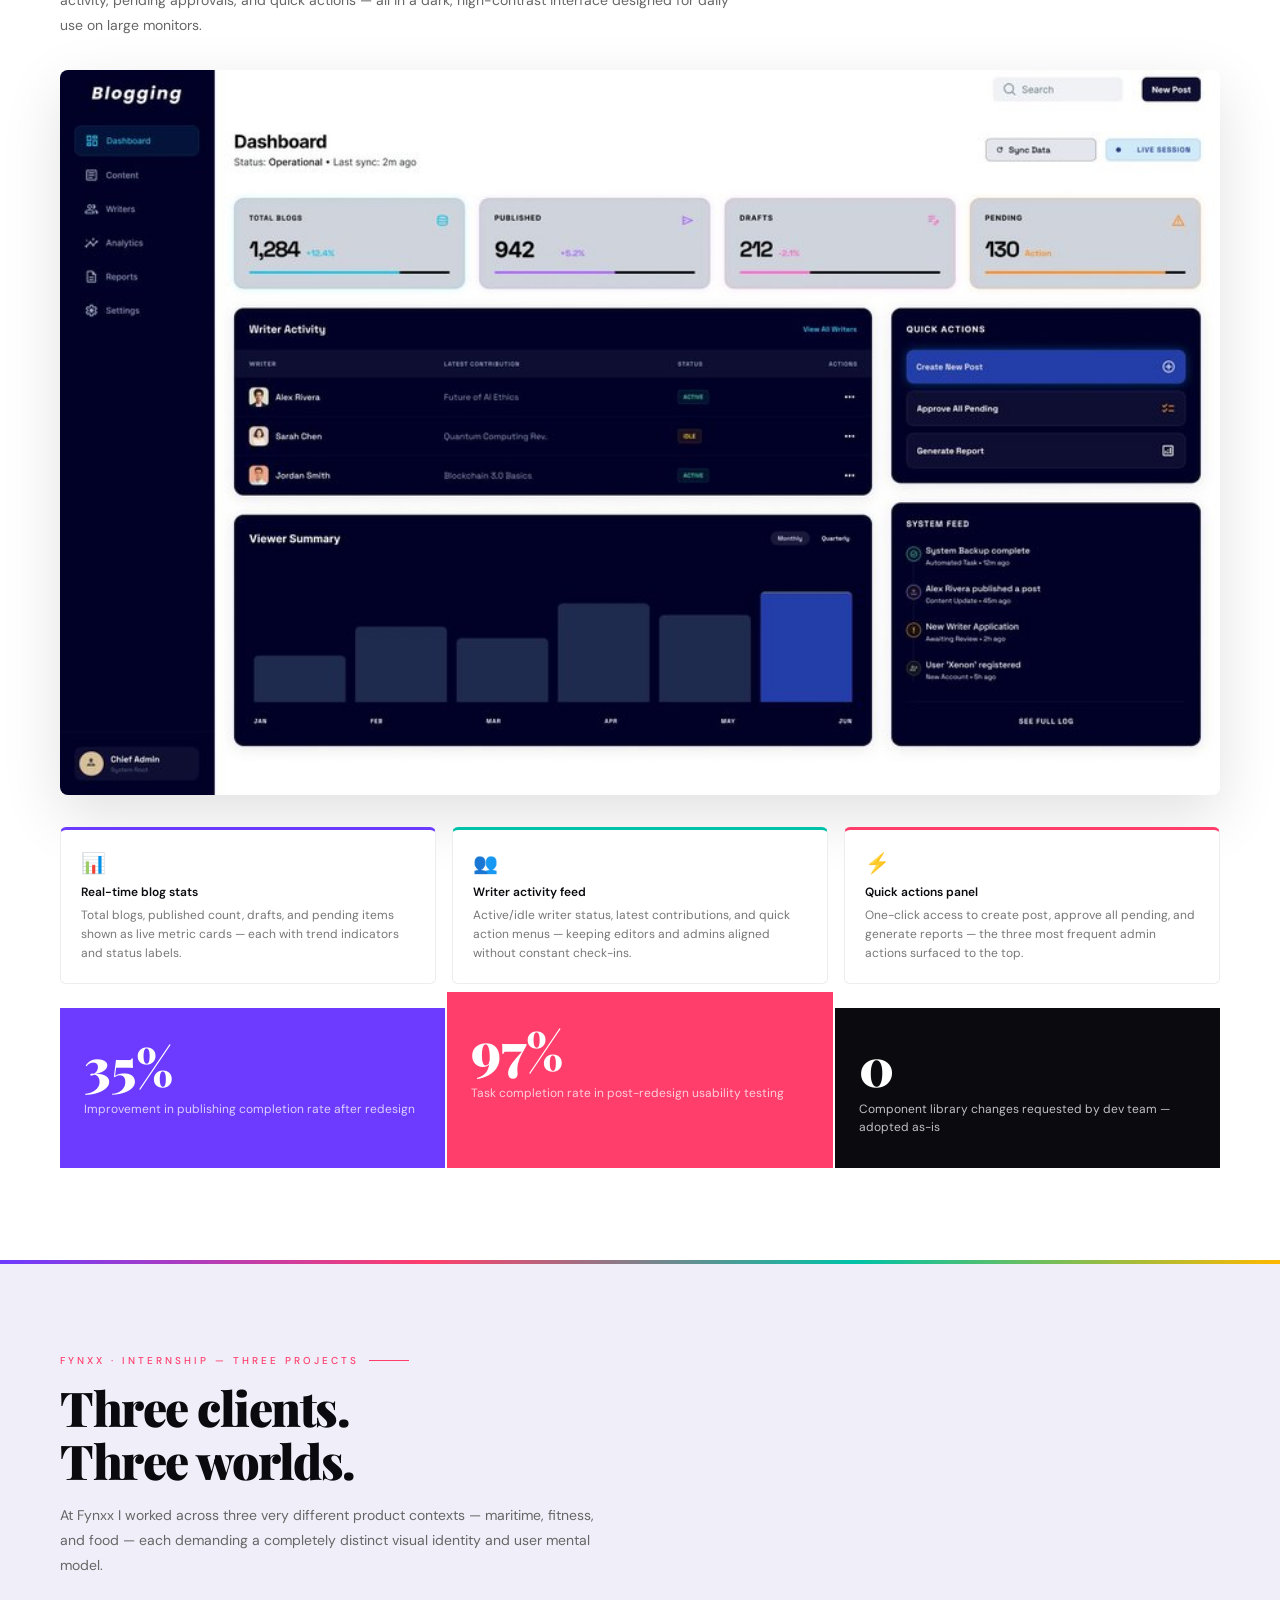
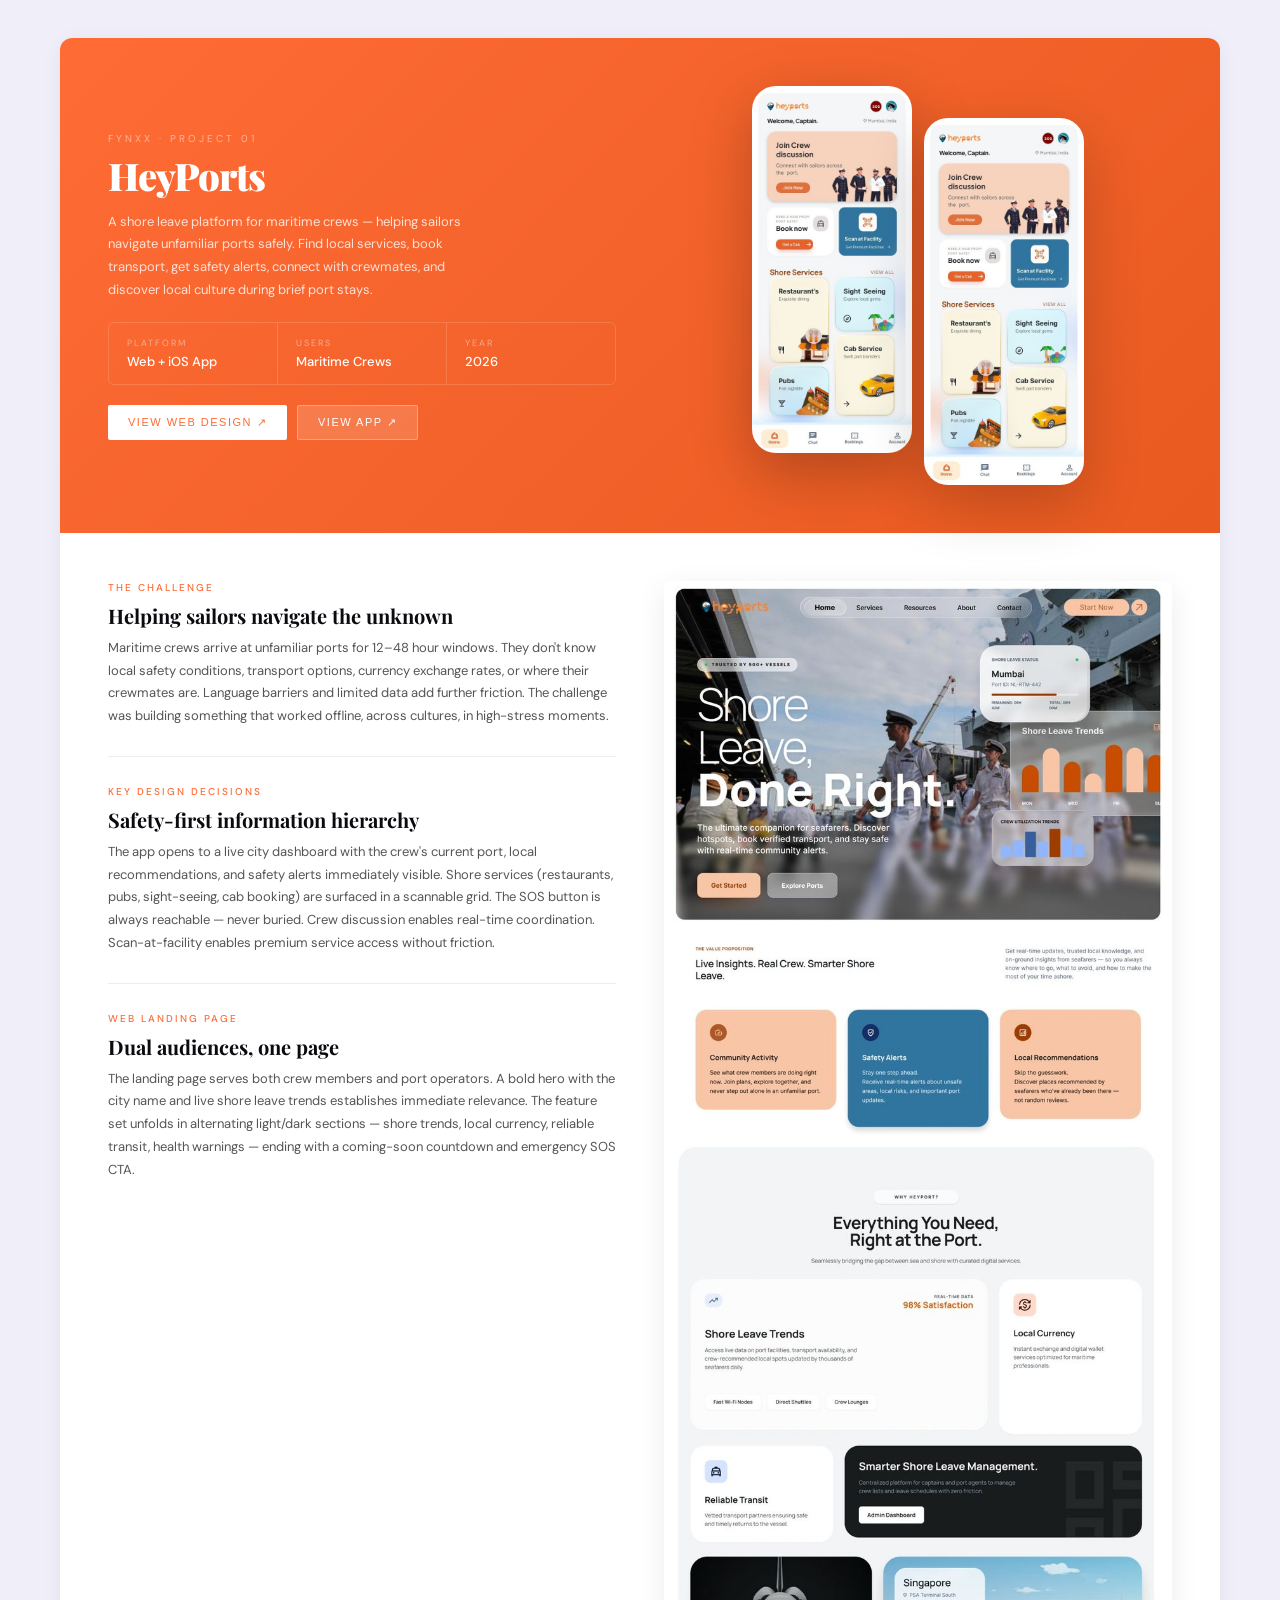
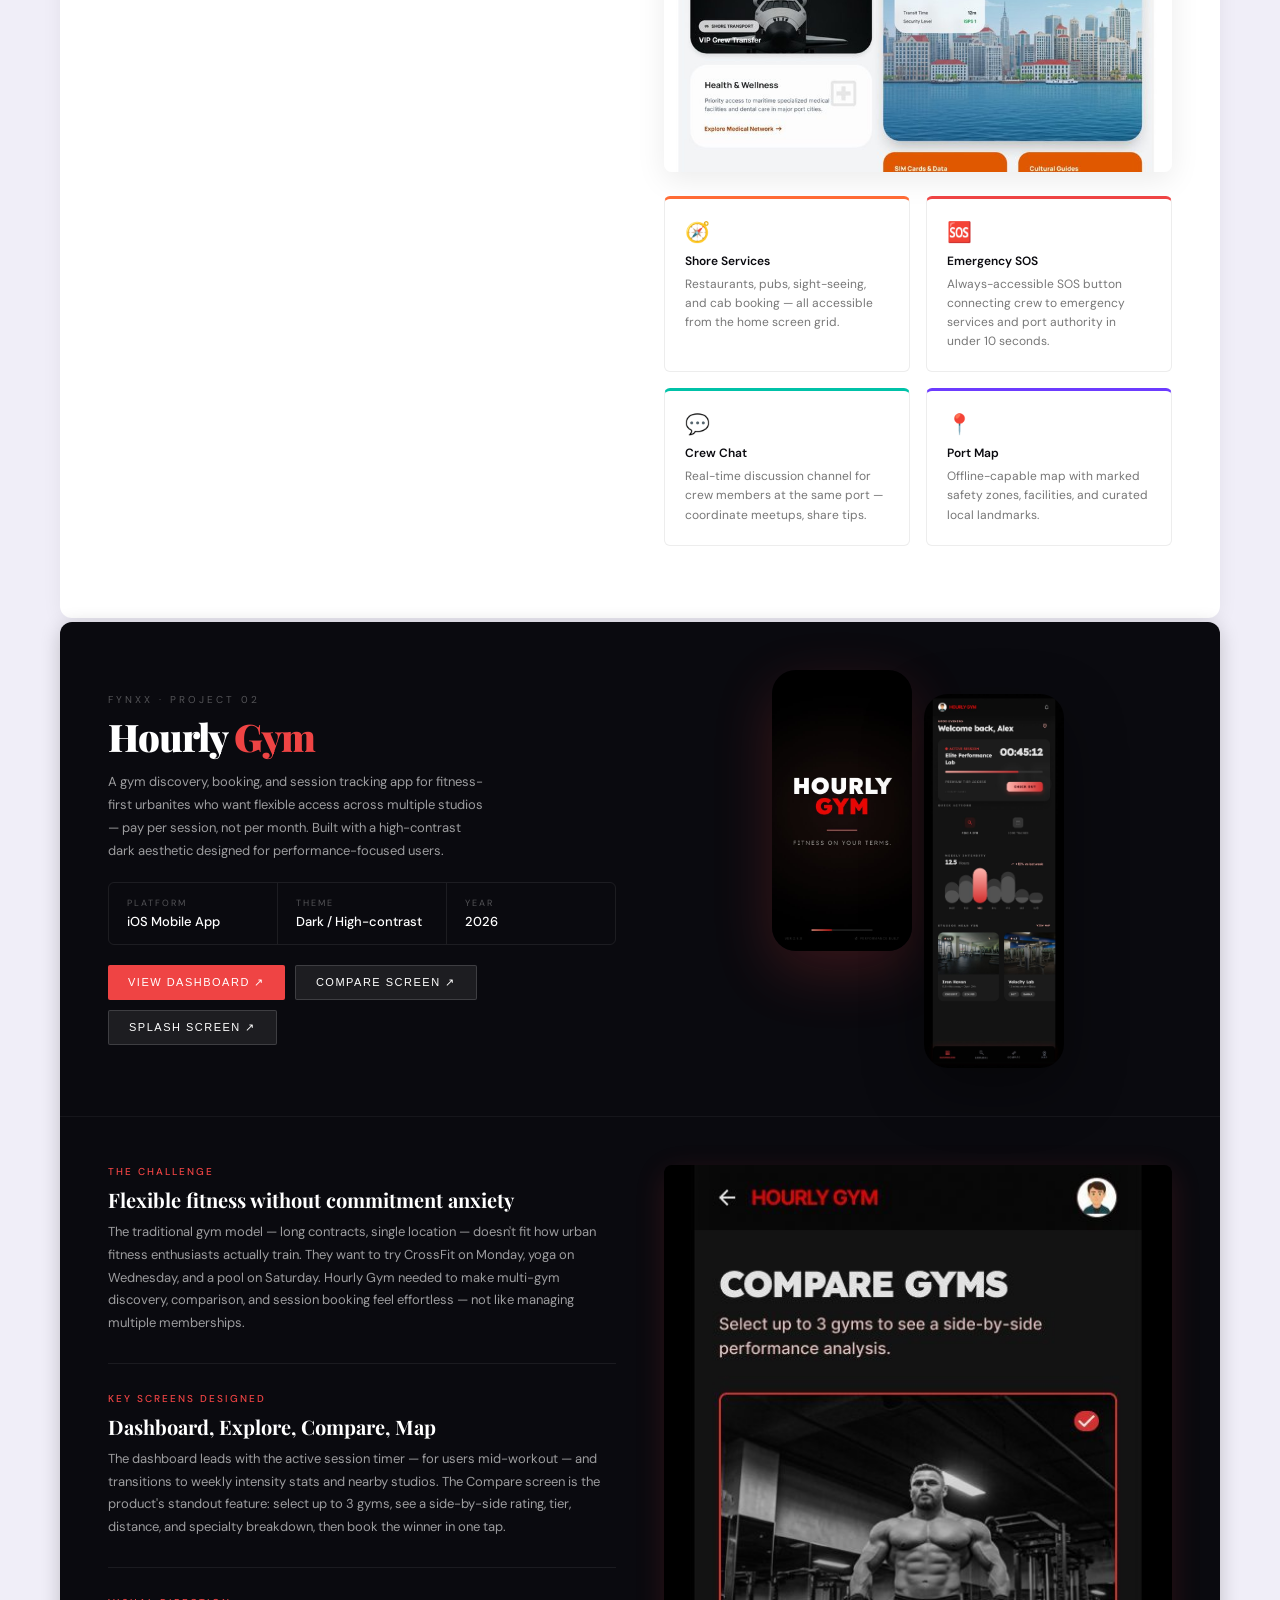
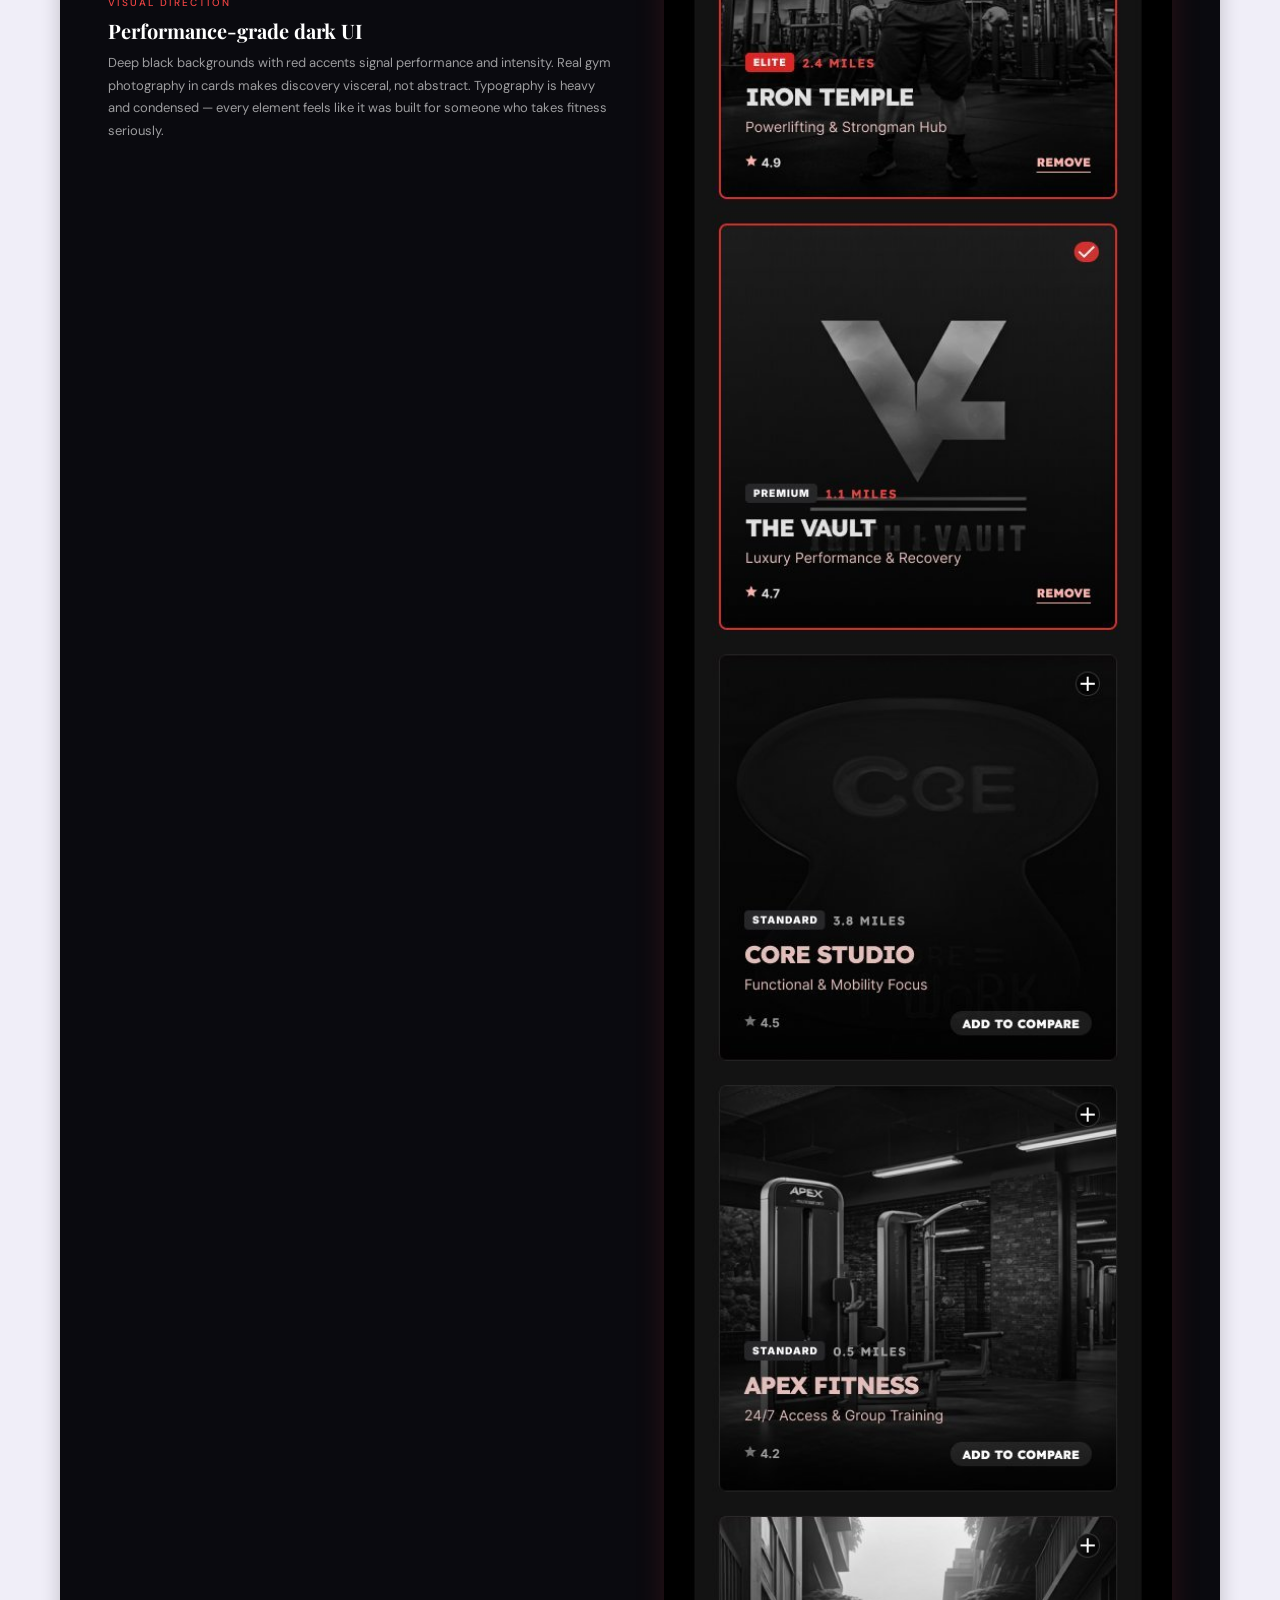
